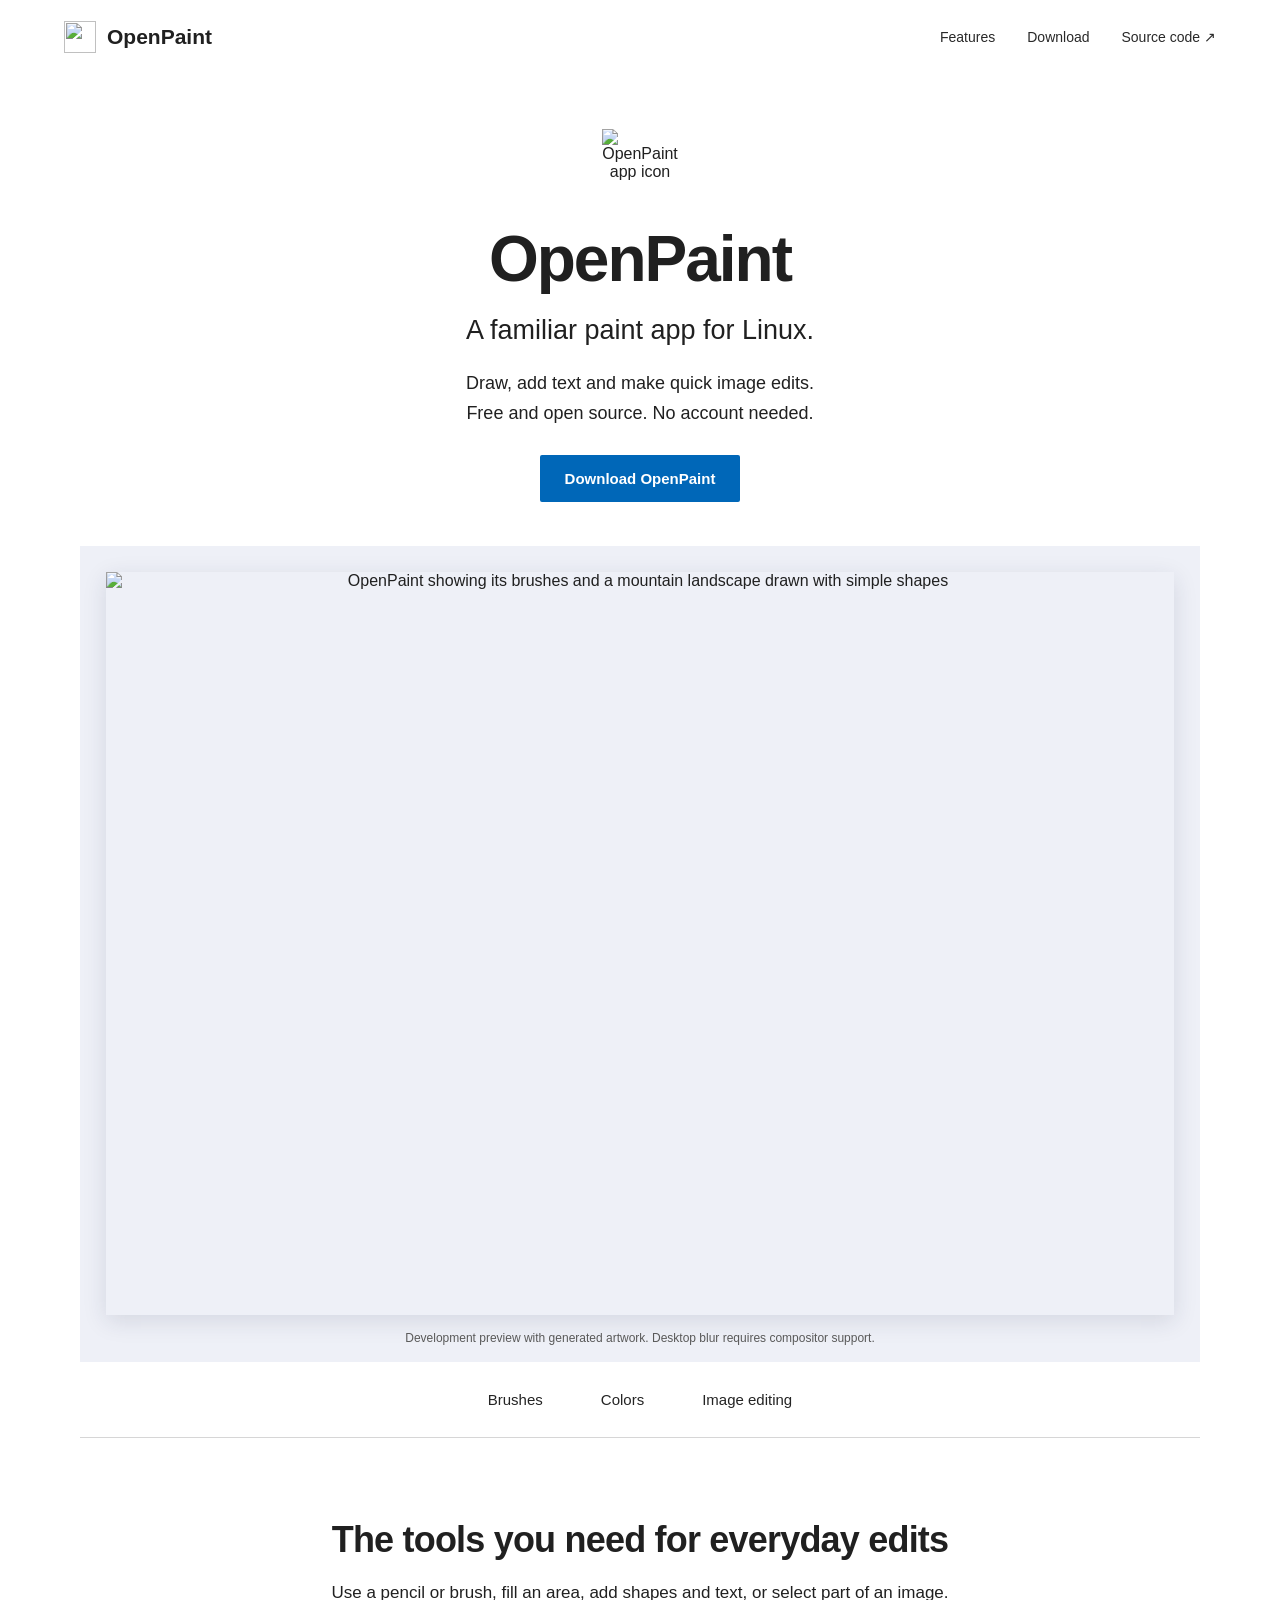
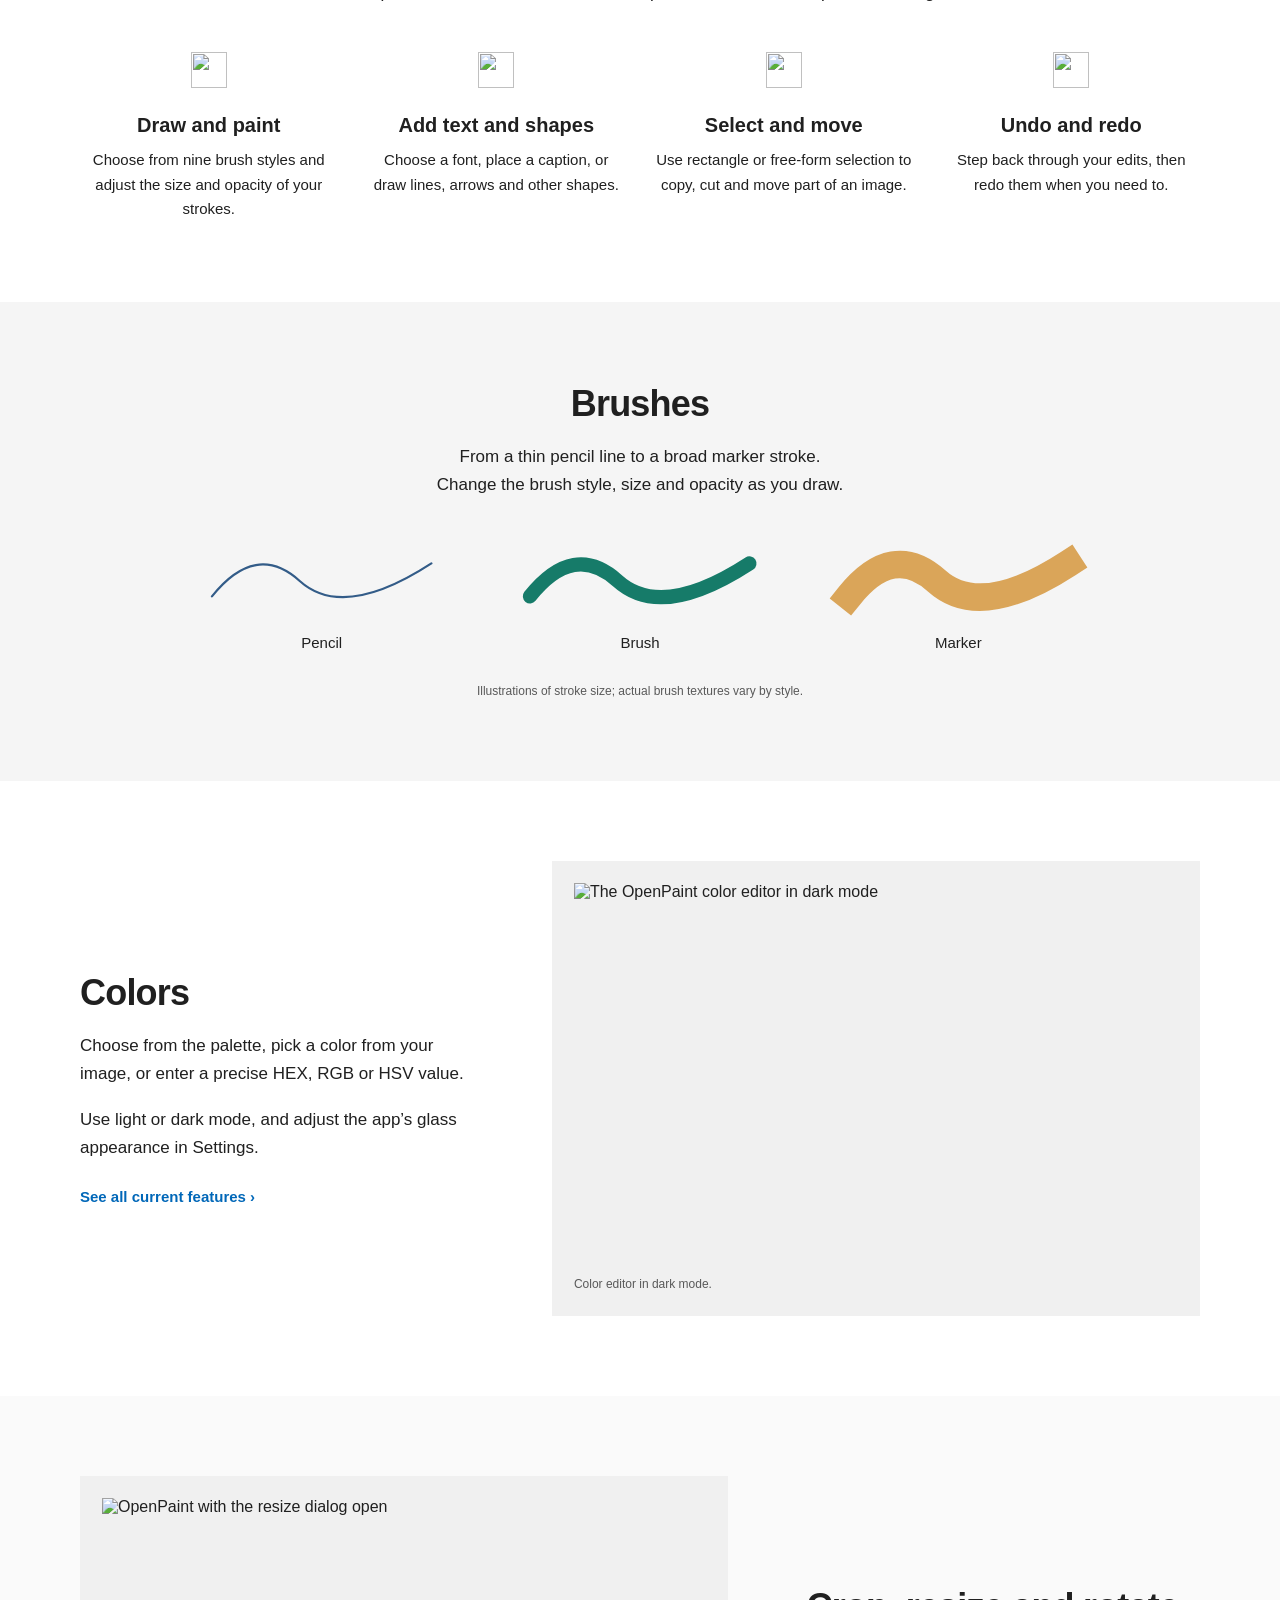
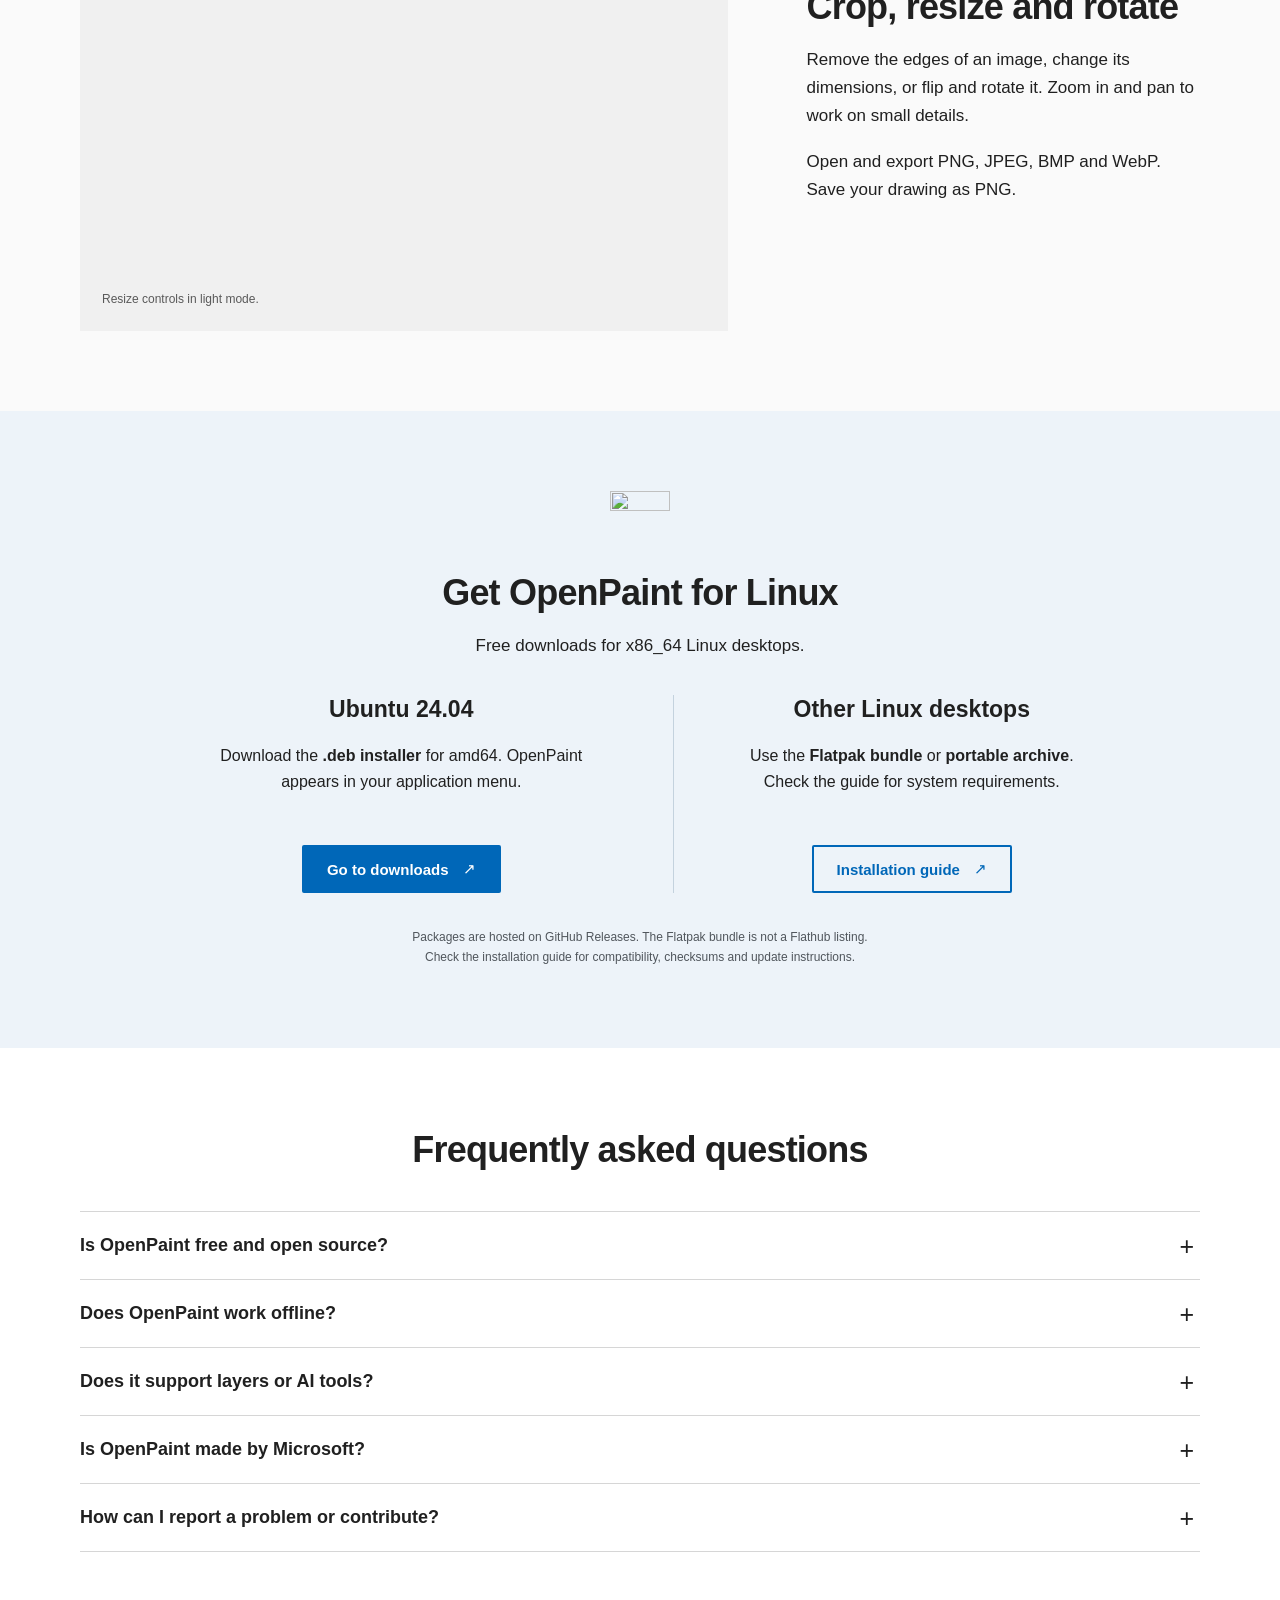
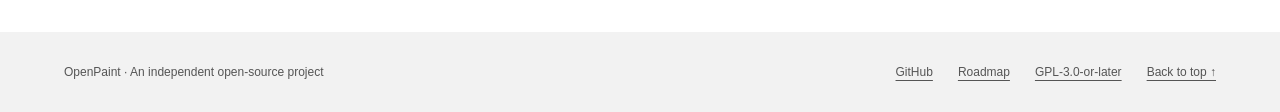
==== website/index.html @ 8e008cbd "Add plain OpenPaint product page and GitHub Pages publishing" ====
<!doctype html>
<!-- SPDX-License-Identifier: GPL-3.0-or-later -->
<html lang="en">
<head>
  <meta charset="utf-8">
  <meta name="viewport" content="width=device-width, initial-scale=1">
  <meta name="description" content="OpenPaint is a free, open-source paint app for Linux. Draw, add text, crop and resize images. Editing works offline, with no account or telemetry.">
  <meta name="theme-color" content="#ffffff">
  <title>OpenPaint — Paint for Linux</title>
  <link rel="icon" href="assets/app.svg" type="image/svg+xml">
  <link rel="stylesheet" href="style.css">
</head>
<body>
<a class="skip" href="#main">Skip to content</a>
<header class="header">
  <a class="brand" href="#main"><img src="assets/app.svg" alt="" width="32" height="32">OpenPaint</a>
  <nav aria-label="Main navigation">
    <a href="#tools">Features</a>
    <a href="#download">Download</a>
    <a href="https://github.com/AfshinKI/openpaint">Source code <span aria-hidden="true">↗</span></a>
  </nav>
</header>
<main id="main">
  <section class="hero" aria-labelledby="title">
    <img class="app-icon" src="assets/app.svg" alt="OpenPaint app icon" width="76" height="76">
    <h1 id="title">OpenPaint</h1>
    <p class="lead">A familiar paint app for Linux.</p>
    <p class="description">Draw, add text and make quick image edits.<br>Free and open source. No account needed.</p>
    <a class="button" href="#download">Download OpenPaint</a>
    <figure class="hero-shot">
      <img src="assets/openpaint-frost-light.png" alt="OpenPaint showing its brushes and a mountain landscape drawn with simple shapes" width="1449" height="1008" fetchpriority="high">
      <figcaption>Development preview with generated artwork. Desktop blur requires compositor support.</figcaption>
    </figure>
  </section>
  <nav class="section-nav" aria-label="Feature sections">
    <a href="#brushes">Brushes</a><a href="#colors">Colors</a><a href="#editing">Image editing</a>
  </nav>
  <section class="tools section" id="tools" aria-labelledby="tools-title">
    <h2 id="tools-title">The tools you need for everyday edits</h2>
    <p class="section-intro">Use a pencil or brush, fill an area, add shapes and text, or select part of an image.</p>
    <div class="tool-grid">
      <article><img src="assets/brush.svg" alt="" width="36" height="36"><h3>Draw and paint</h3><p>Choose from nine brush styles and adjust the size and opacity of your strokes.</p></article>
      <article><img src="assets/text.svg" alt="" width="36" height="36"><h3>Add text and shapes</h3><p>Choose a font, place a caption, or draw lines, arrows and other shapes.</p></article>
      <article><img src="assets/selection.svg" alt="" width="36" height="36"><h3>Select and move</h3><p>Use rectangle or free-form selection to copy, cut and move part of an image.</p></article>
      <article><img src="assets/undo.svg" alt="" width="36" height="36"><h3>Undo and redo</h3><p>Step back through your edits, then redo them when you need to.</p></article>
    </div>
  </section>
  <section class="brushes section" id="brushes" aria-labelledby="brush-title">
    <div class="section-heading"><h2 id="brush-title">Brushes</h2><p>From a thin pencil line to a broad marker stroke.<br>Change the brush style, size and opacity as you draw.</p></div>
    <div class="brush-display" aria-label="Illustrative brush stroke samples">
      <div><svg viewBox="0 0 240 100" aria-hidden="true"><path d="M20 65 Q60 15 100 51 T220 35" fill="none" stroke="#335c88" stroke-width="2" stroke-linecap="round"/></svg><span>Pencil</span></div>
      <div><svg viewBox="0 0 240 100" aria-hidden="true"><path d="M20 65 Q60 15 100 51 T220 35" fill="none" stroke="#167b69" stroke-width="13" stroke-linecap="round"/></svg><span>Brush</span></div>
      <div><svg viewBox="0 0 240 100" aria-hidden="true"><path d="M20 65 Q60 15 100 51 T220 35" fill="none" stroke="#d49232" stroke-width="25" stroke-linecap="square" opacity=".8"/></svg><span>Marker</span></div>
    </div>
    <p class="caption">Illustrations of stroke size; actual brush textures vary by style.</p>
  </section>
  <section class="feature-row section" id="colors" aria-labelledby="color-title">
    <div class="feature-copy"><h2 id="color-title">Colors</h2><p>Choose from the palette, pick a color from your image, or enter a precise HEX, RGB or HSV value.</p><p>Use light or dark mode, and adjust the app’s glass appearance in Settings.</p><a href="https://github.com/AfshinKI/openpaint/blob/main/docs/FEATURES.md">See all current features <span aria-hidden="true">›</span></a></div>
    <figure><img src="assets/color-editor-dark-1024.png" alt="The OpenPaint color editor in dark mode" width="1024" height="640" loading="lazy"><figcaption>Color editor in dark mode.</figcaption></figure>
  </section>
  <section class="feature-row reverse section" id="editing" aria-labelledby="edit-title">
    <div class="feature-copy"><h2 id="edit-title">Crop, resize and rotate</h2><p>Remove the edges of an image, change its dimensions, or flip and rotate it. Zoom in and pan to work on small details.</p><p>Open and export PNG, JPEG, BMP and WebP. Save your drawing as PNG.</p></div>
    <figure><img src="assets/resize-light-1024.png" alt="OpenPaint with the resize dialog open" width="1024" height="640" loading="lazy"><figcaption>Resize controls in light mode.</figcaption></figure>
  </section>
  <section class="download section" id="download" aria-labelledby="download-title">
    <img src="assets/app.svg" alt="" width="60" height="60">
    <h2 id="download-title">Get OpenPaint for Linux</h2>
    <p>Free downloads for x86_64 Linux desktops.</p>
    <div class="download-options">
      <article><h3>Ubuntu 24.04</h3><p>Download the <strong>.deb installer</strong> for amd64. OpenPaint appears in your application menu.</p><a class="button" href="https://github.com/AfshinKI/openpaint/releases/latest">Go to downloads <span aria-hidden="true">↗</span></a></article>
      <article><h3>Other Linux desktops</h3><p>Use the <strong>Flatpak bundle</strong> or <strong>portable archive</strong>. Check the guide for system requirements.</p><a class="button outline" href="https://github.com/AfshinKI/openpaint/blob/main/docs/INSTALL.md">Installation guide <span aria-hidden="true">↗</span></a></article>
    </div>
    <p class="download-note">Packages are hosted on GitHub Releases. The Flatpak bundle is not a Flathub listing.<br>Check the installation guide for compatibility, checksums and update instructions.</p>
  </section>
  <section class="faq section" aria-labelledby="faq-title">
    <h2 id="faq-title">Frequently asked questions</h2>
    <details><summary>Is OpenPaint free and open source?</summary><p>Yes. OpenPaint is licensed under GPL-3.0-or-later. The <a href="https://github.com/AfshinKI/openpaint">source code</a> is on GitHub.</p></details>
    <details><summary>Does OpenPaint work offline?</summary><p>Editing works offline, with no account or telemetry. Downloads, initial package setup and optional release checks need an internet connection.</p></details>
    <details><summary>Does it support layers or AI tools?</summary><p>Not yet. OpenPaint is a single-layer editor. Layers, editable project files, crash recovery and AI tools are planned. Automatic update installation is also not included.</p></details>
    <details><summary>Is OpenPaint made by Microsoft?</summary><p>No. OpenPaint is an independent project for Linux. It is not affiliated with Microsoft.</p></details>
    <details><summary>How can I report a problem or contribute?</summary><p><a href="https://github.com/AfshinKI/openpaint/issues">Open an issue on GitHub</a> and include your Linux distribution, desktop environment and steps to reproduce the problem. For code contributions, see the <a href="https://github.com/AfshinKI/openpaint/blob/main/CONTRIBUTING.md">contribution guide</a>.</p></details>
  </section>
</main>
<footer><span>OpenPaint · An independent open-source project</span><div><a href="https://github.com/AfshinKI/openpaint">GitHub</a><a href="https://github.com/AfshinKI/openpaint/blob/main/docs/ROADMAP.md">Roadmap</a><a href="LICENSE">GPL-3.0-or-later</a><a href="#main">Back to top ↑</a></div></footer>
</body>
</html>
---- website/style.css ----
/* SPDX-License-Identifier: GPL-3.0-or-later */
:root{font-family:Arial,Helvetica,sans-serif;color:#202020;background:white;font-synthesis:none;--blue:#0067b8;--border:#d6d6d6}
*{box-sizing:border-box}body{margin:0}html{scroll-behavior:smooth;scroll-padding-top:30px}a{color:var(--blue);text-underline-offset:4px}a:hover{text-decoration:underline}a:focus-visible,summary:focus-visible{outline:2px solid #171717;outline-offset:5px}img{max-width:100%;height:auto}p{font-size:17px;line-height:1.65;margin:18px 0}.header{height:74px;max-width:1370px;margin:auto;padding:0 5%;display:flex;align-items:center;justify-content:space-between}.brand{display:flex;align-items:center;gap:11px;color:#202020;font-weight:600;font-size:21px;text-decoration:none}.brand img{width:32px;height:32px}.header nav{display:flex;gap:32px;font-size:14px}.header nav a{color:#292929;text-decoration:none}.header nav a:hover{text-decoration:underline}.hero{text-align:center;padding:55px 5% 0}.app-icon{display:block;margin:auto}h1{font-size:64px;letter-spacing:-2px;font-weight:600;line-height:1.12;margin:19px 0 12px}.lead{font-size:27px;margin:0}.description{margin:17px auto 26px;max-width:620px;font-size:18px}.button{display:inline-flex;align-items:center;justify-content:center;gap:14px;padding:13px 23px;background:var(--blue);color:white;text-decoration:none;font-weight:600;font-size:15px;border:2px solid var(--blue);border-radius:2px;min-height:46px}.button:hover{background:#005a9e;border-color:#005a9e;text-decoration:underline}.hero-shot{max-width:1120px;margin:44px auto 0;padding:26px 26px 0;background:#eef0f7}.hero-shot img{display:block;width:100%;box-shadow:0 6px 22px #20284620}.hero-shot figcaption{padding-bottom:14px}figcaption,.caption{font-size:12px;line-height:1.6;color:#595959;margin:14px 0 0}.section-nav{display:flex;justify-content:center;gap:58px;padding:29px 20px;border-bottom:1px solid var(--border);margin:0 auto;max-width:1120px;font-size:15px}.section-nav a{color:#242424;text-decoration:none}.section-nav a:hover{text-decoration:underline}.section{padding:80px max(5%,calc((100vw - 1120px)/2))}h2{font-size:36px;line-height:1.2;letter-spacing:-.8px;font-weight:600;margin:0 0 18px}h3{font-size:20px;line-height:1.3;font-weight:600;margin:20px 0 10px}.tools{text-align:center}.section-intro{max-width:730px;margin:0 auto 45px}.tool-grid{display:grid;grid-template-columns:repeat(4,1fr);gap:30px}.tool-grid article p{font-size:15px;line-height:1.65;margin:0}.tool-grid img{height:36px;width:36px}.brushes{background:#f5f5f5;text-align:center}.section-heading p{margin:0}.brush-display{display:grid;grid-template-columns:repeat(3,1fr);gap:55px;max-width:900px;margin:25px auto 0}.brush-display svg{display:block;width:100%;height:auto}.brush-display span{font-size:15px}.brushes .caption{margin-top:30px}.feature-row{display:grid;grid-template-columns:0.85fr 1.4fr;gap:7%;align-items:center}.feature-copy p{font-size:17px}.feature-copy>a{display:inline-block;margin-top:8px;font-weight:600;font-size:15px;text-decoration:none}.feature-row figure{margin:0;background:#f0f0f0;padding:22px}.feature-row figure img{display:block;width:100%;height:auto}.feature-row.reverse{grid-template-columns:1.4fr .85fr;background:#fafafa}.reverse .feature-copy{grid-column:2;grid-row:1}.reverse figure{grid-column:1;grid-row:1}.download{text-align:center;background:#edf3f9}.download>img{margin-bottom:20px}.download-options{display:grid;grid-template-columns:1fr 1fr;gap:65px;max-width:890px;margin:35px auto 0}.download-options article+article{border-left:1px solid #c4d2de;padding-left:65px}.download-options h3{margin:0 0 14px;font-size:23px}.download-options p{font-size:16px;min-height:80px;margin-bottom:22px}.outline{color:var(--blue);background:transparent}.outline:hover{background:#dcebf6;color:#005a9e}.download-note{font-size:12px;margin:35px auto 0;color:#50565c}.faq h2{text-align:center;margin-bottom:40px}.faq details{border-top:1px solid var(--border);padding:23px 0}.faq details:last-child{border-bottom:1px solid var(--border)}summary{position:relative;list-style:none;font-size:18px;font-weight:600;cursor:pointer;padding-right:35px}summary::-webkit-details-marker{display:none}summary:after{content:'+';position:absolute;right:6px;top:-3px;font-size:25px;font-weight:400}details[open] summary:after{content:'−'}.faq details p{max-width:900px;font-size:16px;margin-bottom:0}footer{background:#f2f2f2;padding:30px 5%;display:flex;justify-content:space-between;gap:25px;font-size:12px;line-height:1.7;color:#555}footer div{display:flex;gap:25px;flex-wrap:wrap}footer a{color:#555}.skip{position:absolute;top:-100px;left:20px;background:white;padding:15px;z-index:10}.skip:focus{top:10px}
@media(max-width:800px){.header{padding:0 22px}.header nav{gap:20px}.hero{padding:38px 22px 0}h1{font-size:50px}.hero-shot{padding:14px 14px 0}.section{padding:55px 24px}h2{font-size:29px}.tool-grid{grid-template-columns:1fr 1fr;gap:35px 25px}.feature-row,.feature-row.reverse{grid-template-columns:1fr;gap:25px}.reverse .feature-copy,.reverse figure{grid-column:auto;grid-row:auto}.feature-row figure{padding:14px}.download-options{gap:28px}.download-options article+article{padding-left:28px}.download-options p{min-height:106px}footer{flex-direction:column;gap:14px}}
@media(max-width:480px){.header{height:auto;min-height:72px;padding:16px 20px;gap:15px;flex-wrap:wrap}.header nav{gap:20px;font-size:13px}.brand{font-size:19px}.hero{padding-top:35px}.lead{font-size:22px}.description{font-size:16px}.app-icon{width:64px;height:64px}h1{font-size:46px}.hero-shot{margin-top:35px;padding:8px 8px 0}.hero-shot figcaption{font-size:10px}.section-nav{gap:30px;font-size:13px;padding:23px 12px}.tool-grid{gap:35px 20px}.tool-grid h3{font-size:18px}.tool-grid article p{font-size:14px}.brush-display{gap:12px}.brush-display span{font-size:13px}.download-options{grid-template-columns:1fr;gap:30px}.download-options article+article{border-left:0;border-top:1px solid #c4d2de;padding:30px 0 0}.download-options p{min-height:0}summary{font-size:16px}.faq h2{text-align:left}}
@media(prefers-reduced-motion:reduce){html{scroll-behavior:auto}}
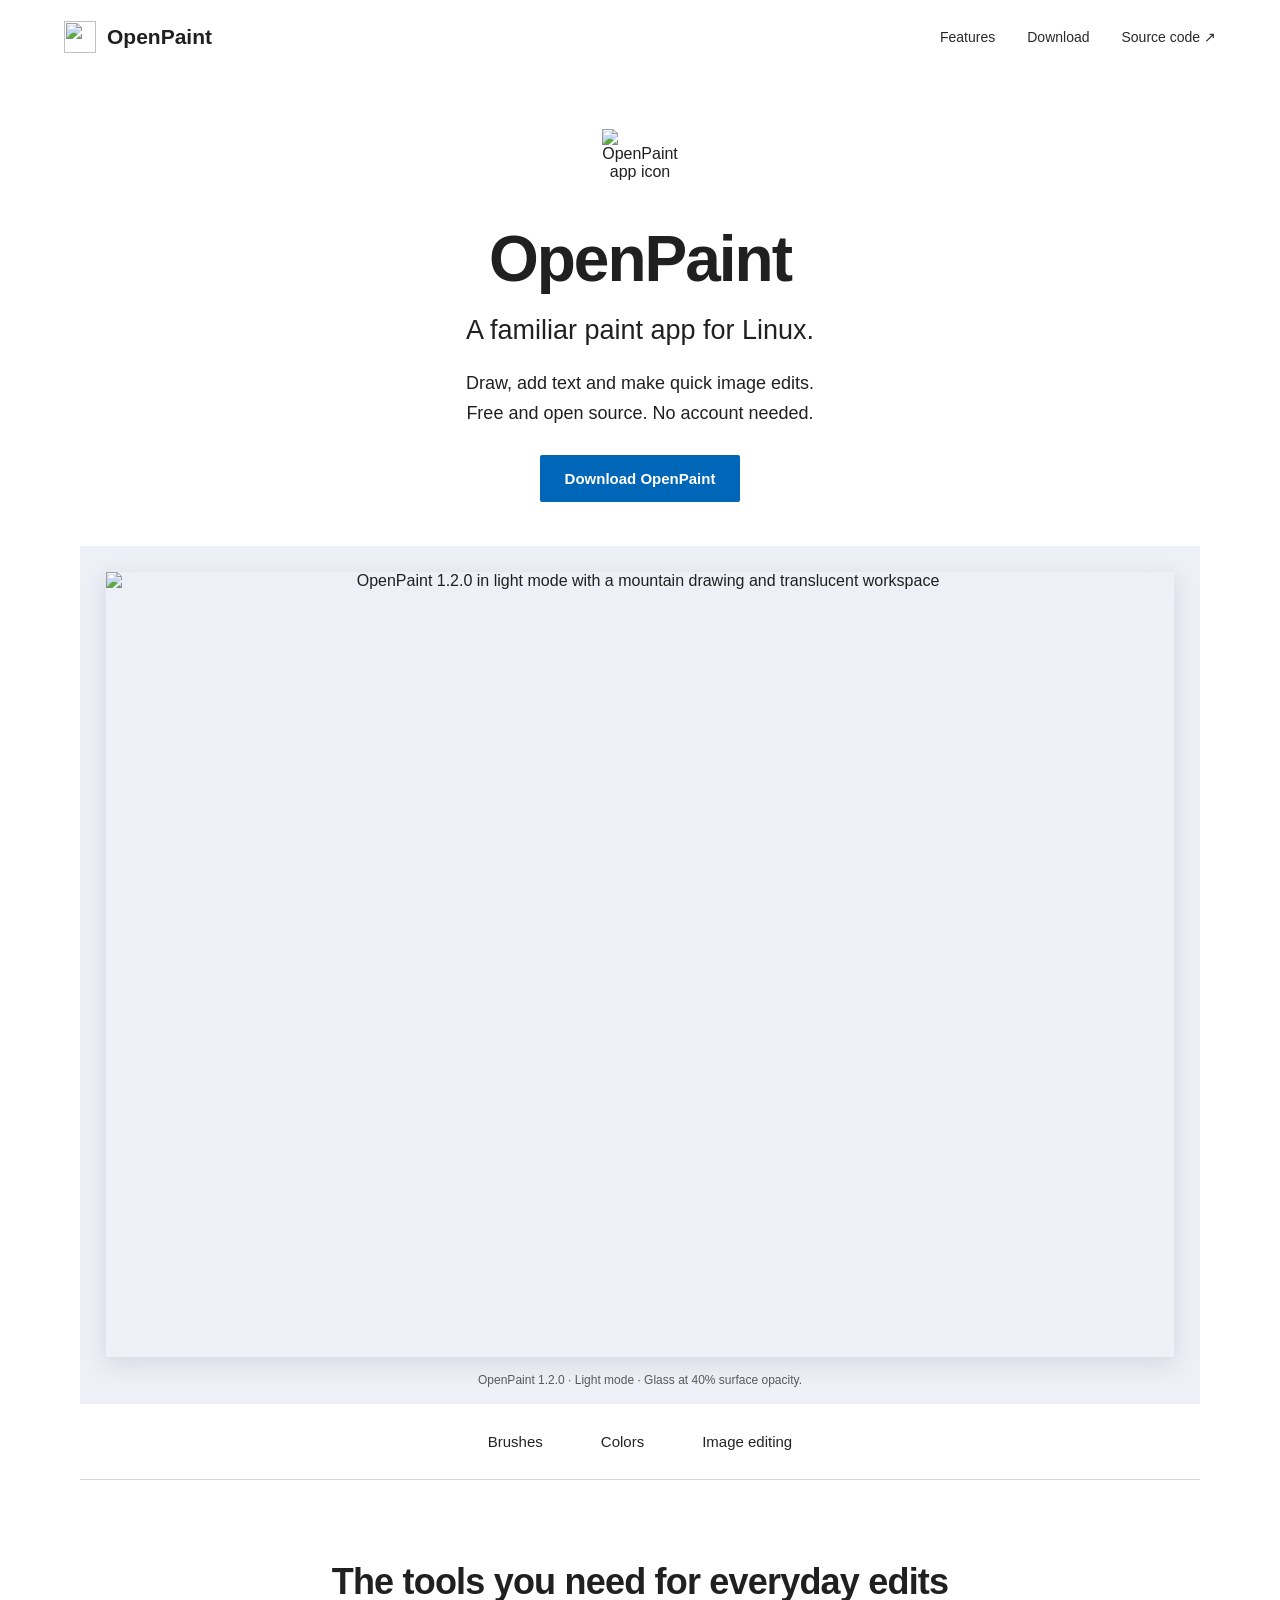
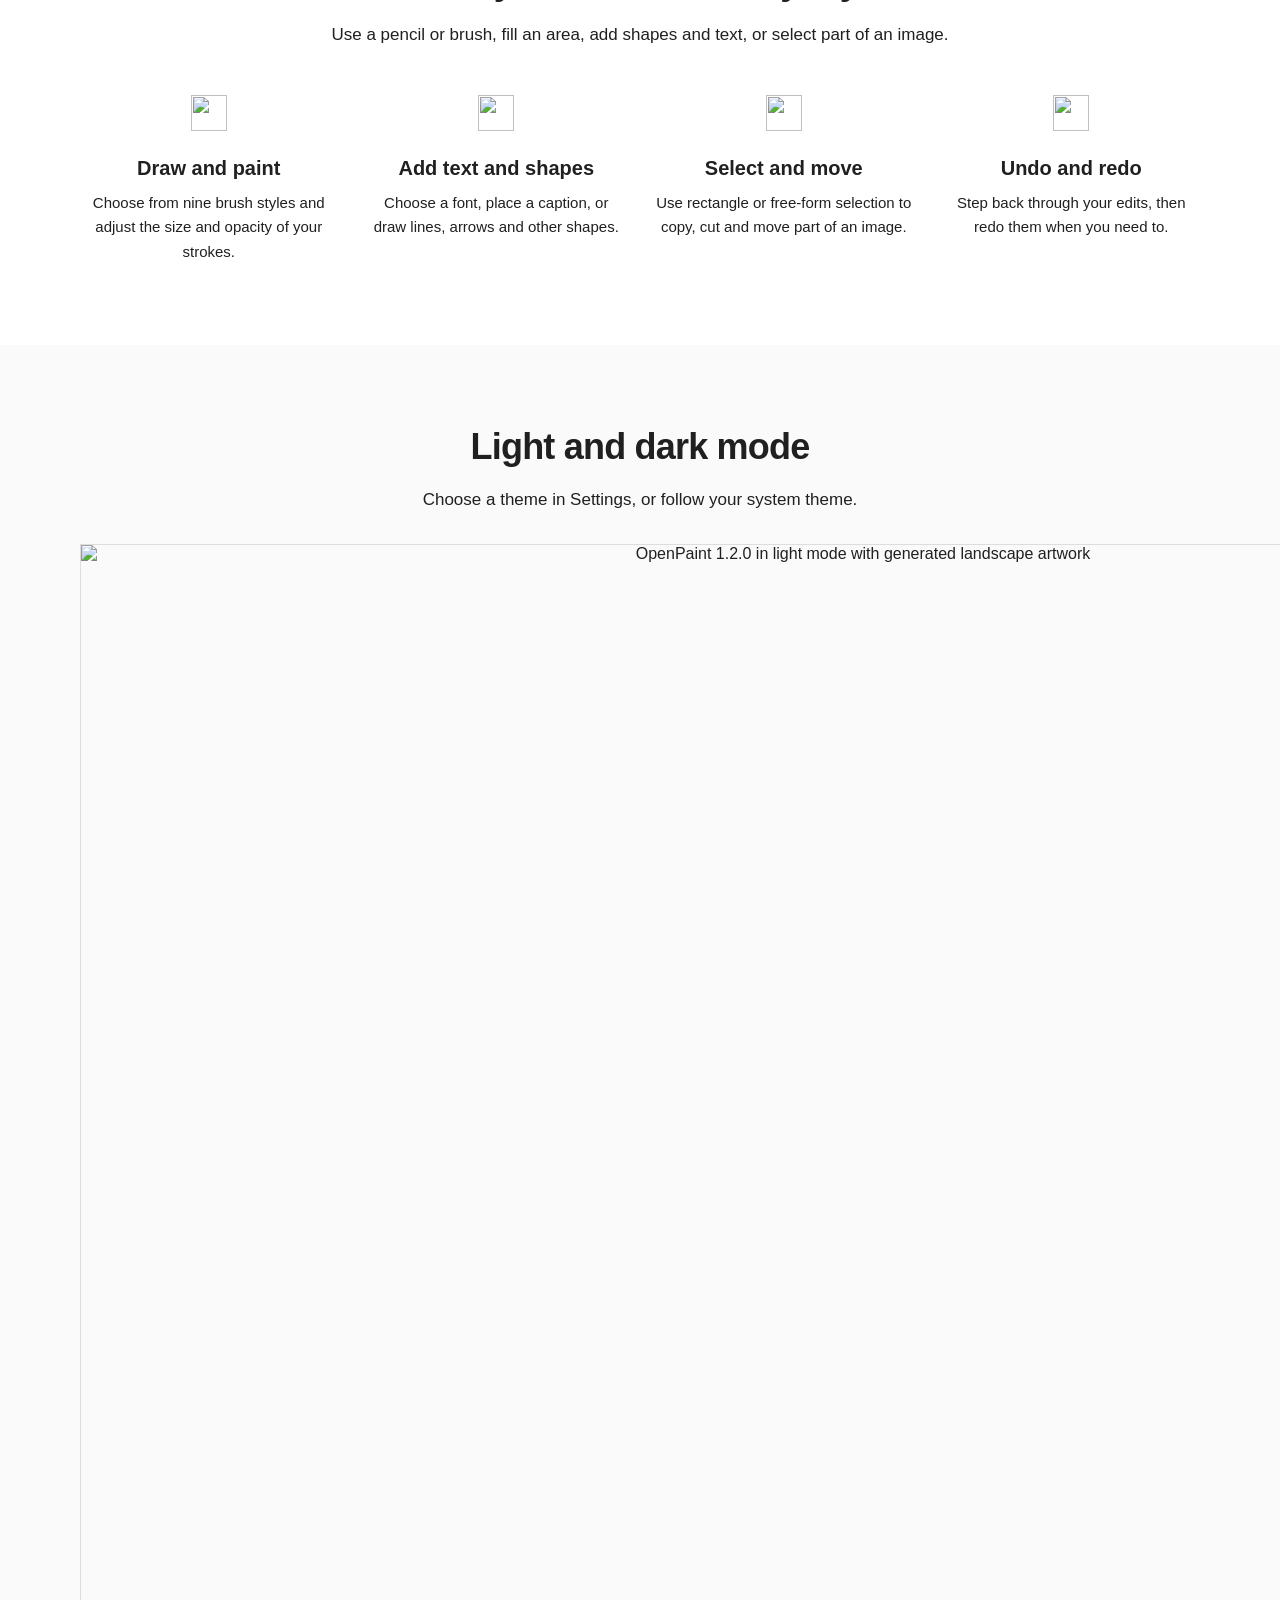
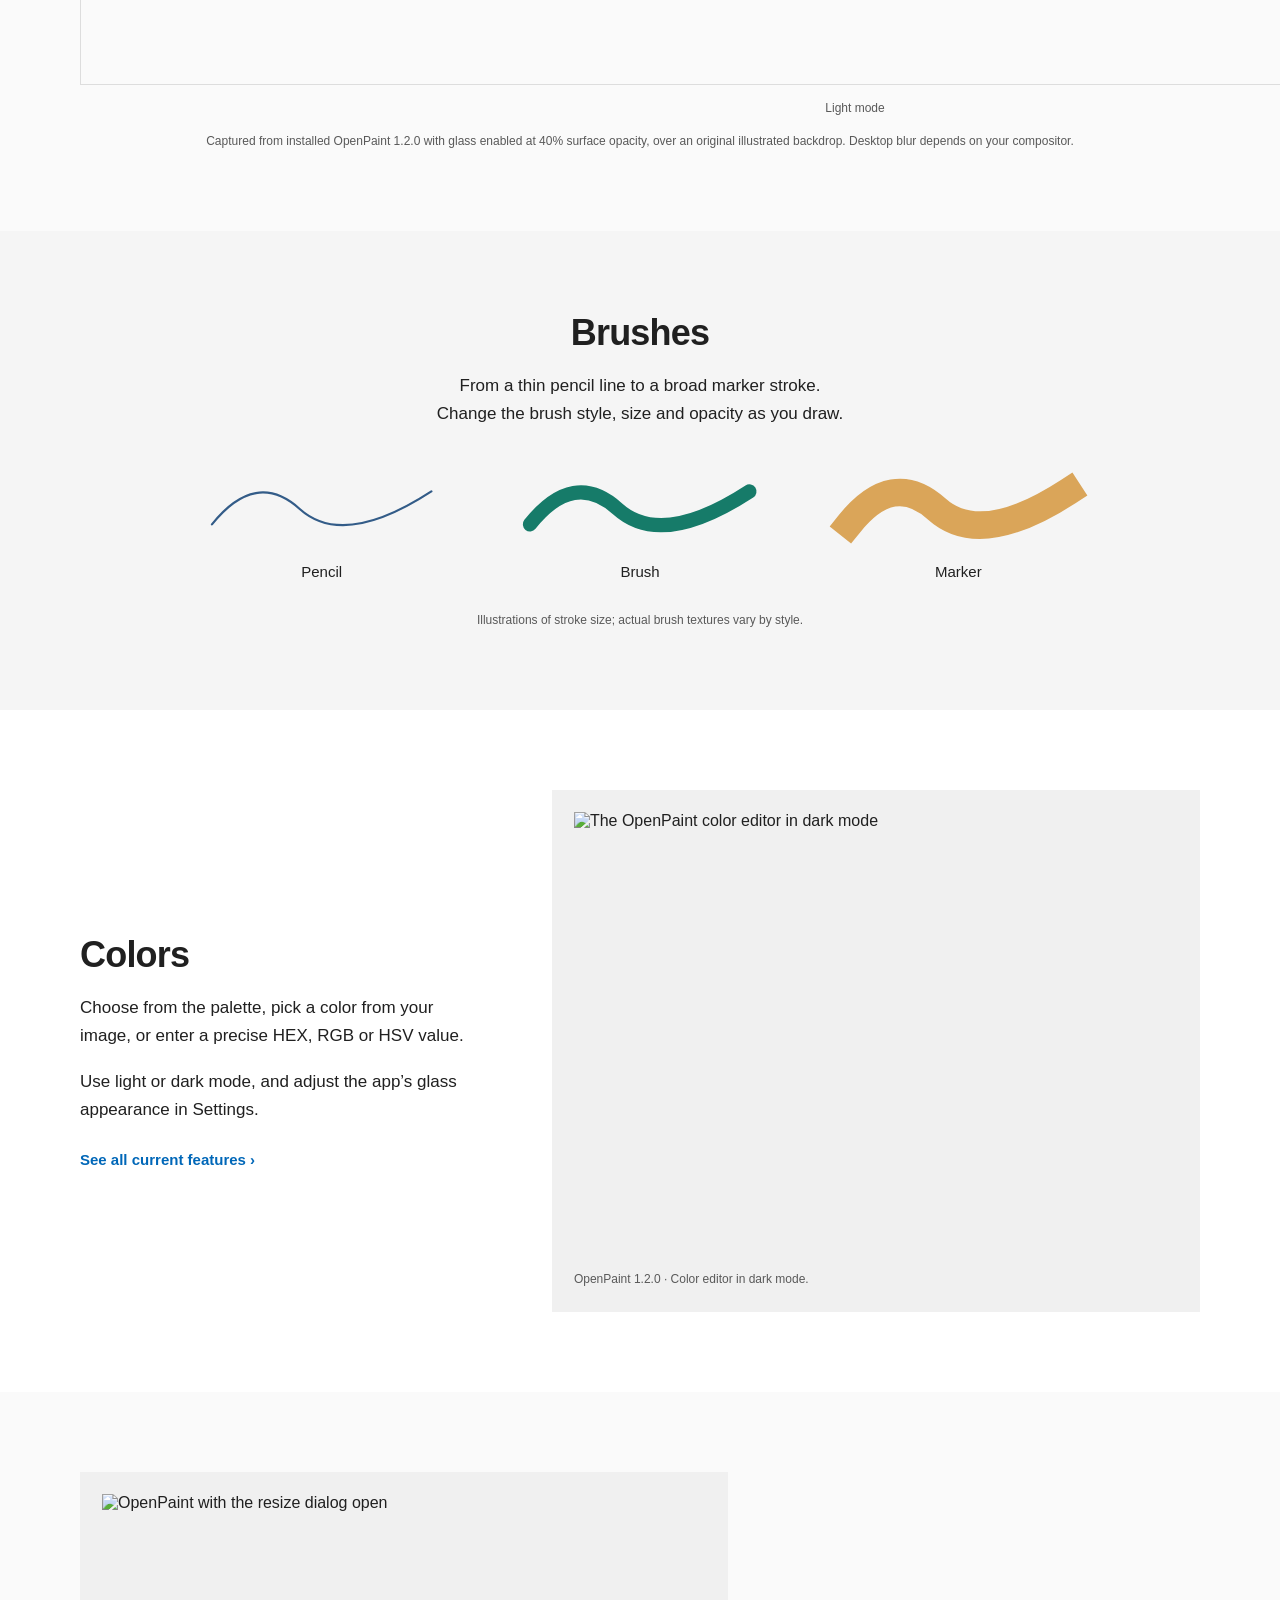
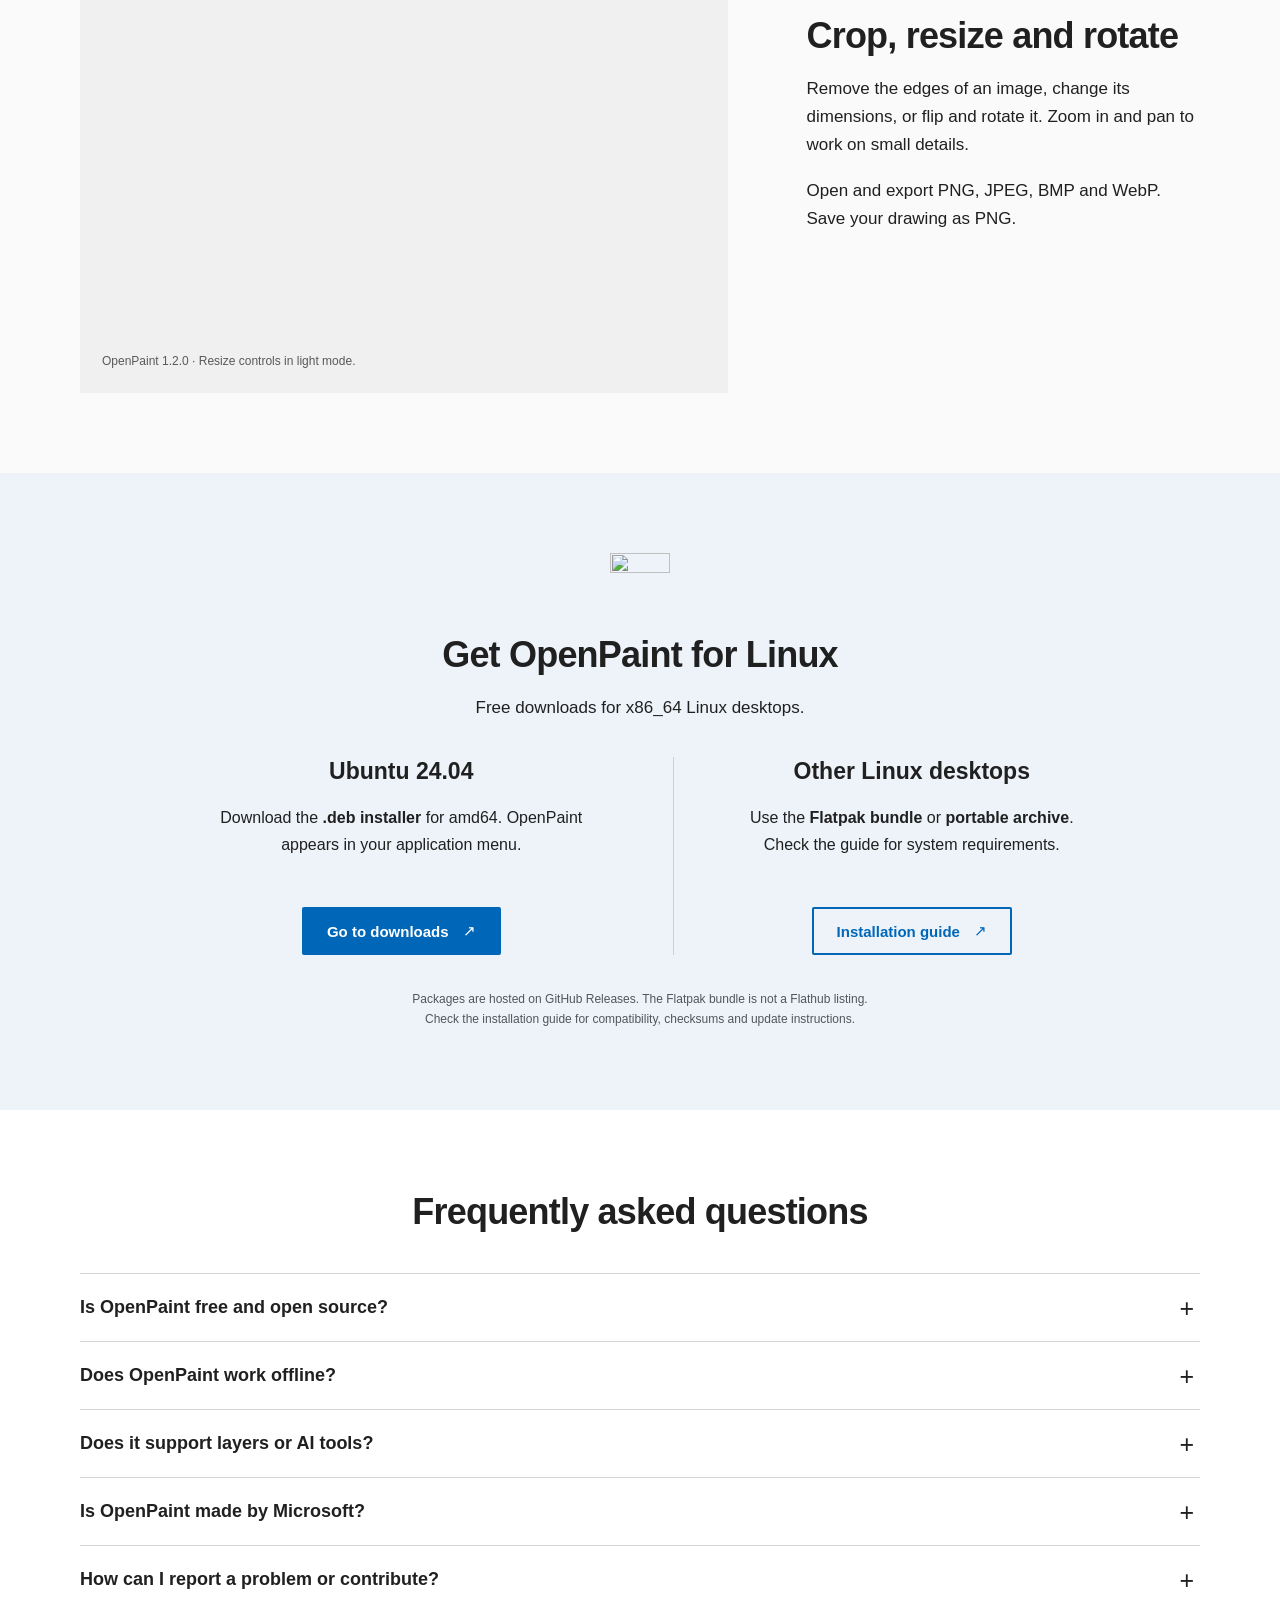
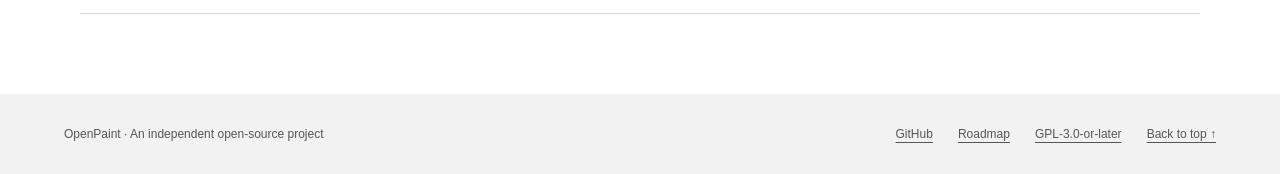
==== commit df3c1fb6: "Show installed v1.2.0 glass captures and require release website reviews" ====
--- a/website/index.html
+++ b/website/index.html
@@ -28,8 +28,8 @@
     <p class="description">Draw, add text and make quick image edits.<br>Free and open source. No account needed.</p>
     <a class="button" href="#download">Download OpenPaint</a>
     <figure class="hero-shot">
-      <img src="assets/openpaint-frost-light.png" alt="OpenPaint showing its brushes and a mountain landscape drawn with simple shapes" width="1449" height="1008" fetchpriority="high">
-      <figcaption>Development preview with generated artwork. Desktop blur requires compositor support.</figcaption>
+      <img src="assets/openpaint-1.2.0-light.png" alt="OpenPaint 1.2.0 in light mode with a mountain drawing and translucent workspace" width="1550" height="1140" fetchpriority="high">
+      <figcaption>OpenPaint 1.2.0 · Light mode · Glass at 40% surface opacity.</figcaption>
     </figure>
   </section>
   <nav class="section-nav" aria-label="Feature sections">
@@ -45,6 +45,15 @@
       <article><img src="assets/undo.svg" alt="" width="36" height="36"><h3>Undo and redo</h3><p>Step back through your edits, then redo them when you need to.</p></article>
     </div>
   </section>
+  <section class="theme-preview section" aria-labelledby="theme-title">
+    <h2 id="theme-title">Light and dark mode</h2>
+    <p>Choose a theme in Settings, or follow your system theme.</p>
+    <div class="theme-pair">
+      <figure><img src="assets/openpaint-1.2.0-light.png" alt="OpenPaint 1.2.0 in light mode with generated landscape artwork" width="1550" height="1140" loading="lazy"><figcaption>Light mode</figcaption></figure>
+      <figure><img src="assets/openpaint-1.2.0-dark.png" alt="OpenPaint 1.2.0 in dark mode with the same landscape artwork" width="1550" height="1140" loading="lazy"><figcaption>Dark mode</figcaption></figure>
+    </div>
+    <p class="caption">Captured from installed OpenPaint 1.2.0 with glass enabled at 40% surface opacity, over an original illustrated backdrop. Desktop blur depends on your compositor.</p>
+  </section>
   <section class="brushes section" id="brushes" aria-labelledby="brush-title">
     <div class="section-heading"><h2 id="brush-title">Brushes</h2><p>From a thin pencil line to a broad marker stroke.<br>Change the brush style, size and opacity as you draw.</p></div>
     <div class="brush-display" aria-label="Illustrative brush stroke samples">
@@ -56,11 +65,11 @@
   </section>
   <section class="feature-row section" id="colors" aria-labelledby="color-title">
     <div class="feature-copy"><h2 id="color-title">Colors</h2><p>Choose from the palette, pick a color from your image, or enter a precise HEX, RGB or HSV value.</p><p>Use light or dark mode, and adjust the app’s glass appearance in Settings.</p><a href="https://github.com/AfshinKI/openpaint/blob/main/docs/FEATURES.md">See all current features <span aria-hidden="true">›</span></a></div>
-    <figure><img src="assets/color-editor-dark-1024.png" alt="The OpenPaint color editor in dark mode" width="1024" height="640" loading="lazy"><figcaption>Color editor in dark mode.</figcaption></figure>
+    <figure><img src="assets/openpaint-1.2.0-colors-dark.png" alt="The OpenPaint color editor in dark mode" width="1550" height="1140" loading="lazy"><figcaption>OpenPaint 1.2.0 · Color editor in dark mode.</figcaption></figure>
   </section>
   <section class="feature-row reverse section" id="editing" aria-labelledby="edit-title">
     <div class="feature-copy"><h2 id="edit-title">Crop, resize and rotate</h2><p>Remove the edges of an image, change its dimensions, or flip and rotate it. Zoom in and pan to work on small details.</p><p>Open and export PNG, JPEG, BMP and WebP. Save your drawing as PNG.</p></div>
-    <figure><img src="assets/resize-light-1024.png" alt="OpenPaint with the resize dialog open" width="1024" height="640" loading="lazy"><figcaption>Resize controls in light mode.</figcaption></figure>
+    <figure><img src="assets/openpaint-1.2.0-resize-light.png" alt="OpenPaint with the resize dialog open" width="1550" height="1140" loading="lazy"><figcaption>OpenPaint 1.2.0 · Resize controls in light mode.</figcaption></figure>
   </section>
   <section class="download section" id="download" aria-labelledby="download-title">
     <img src="assets/app.svg" alt="" width="60" height="60">
--- a/website/style.css
+++ b/website/style.css
@@ -4,3 +4,5 @@
 @media(max-width:800px){.header{padding:0 22px}.header nav{gap:20px}.hero{padding:38px 22px 0}h1{font-size:50px}.hero-shot{padding:14px 14px 0}.section{padding:55px 24px}h2{font-size:29px}.tool-grid{grid-template-columns:1fr 1fr;gap:35px 25px}.feature-row,.feature-row.reverse{grid-template-columns:1fr;gap:25px}.reverse .feature-copy,.reverse figure{grid-column:auto;grid-row:auto}.feature-row figure{padding:14px}.download-options{gap:28px}.download-options article+article{padding-left:28px}.download-options p{min-height:106px}footer{flex-direction:column;gap:14px}}
 @media(max-width:480px){.header{height:auto;min-height:72px;padding:16px 20px;gap:15px;flex-wrap:wrap}.header nav{gap:20px;font-size:13px}.brand{font-size:19px}.hero{padding-top:35px}.lead{font-size:22px}.description{font-size:16px}.app-icon{width:64px;height:64px}h1{font-size:46px}.hero-shot{margin-top:35px;padding:8px 8px 0}.hero-shot figcaption{font-size:10px}.section-nav{gap:30px;font-size:13px;padding:23px 12px}.tool-grid{gap:35px 20px}.tool-grid h3{font-size:18px}.tool-grid article p{font-size:14px}.brush-display{gap:12px}.brush-display span{font-size:13px}.download-options{grid-template-columns:1fr;gap:30px}.download-options article+article{border-left:0;border-top:1px solid #c4d2de;padding:30px 0 0}.download-options p{min-height:0}summary{font-size:16px}.faq h2{text-align:left}}
 @media(prefers-reduced-motion:reduce){html{scroll-behavior:auto}}
+
+.theme-preview{text-align:center;background:#fafafa}.theme-pair{display:grid;grid-template-columns:1fr 1fr;gap:28px;margin-top:30px}.theme-pair figure{margin:0}.theme-pair img{display:block;border:1px solid #ddd}@media(max-width:800px){.theme-pair{grid-template-columns:1fr}}
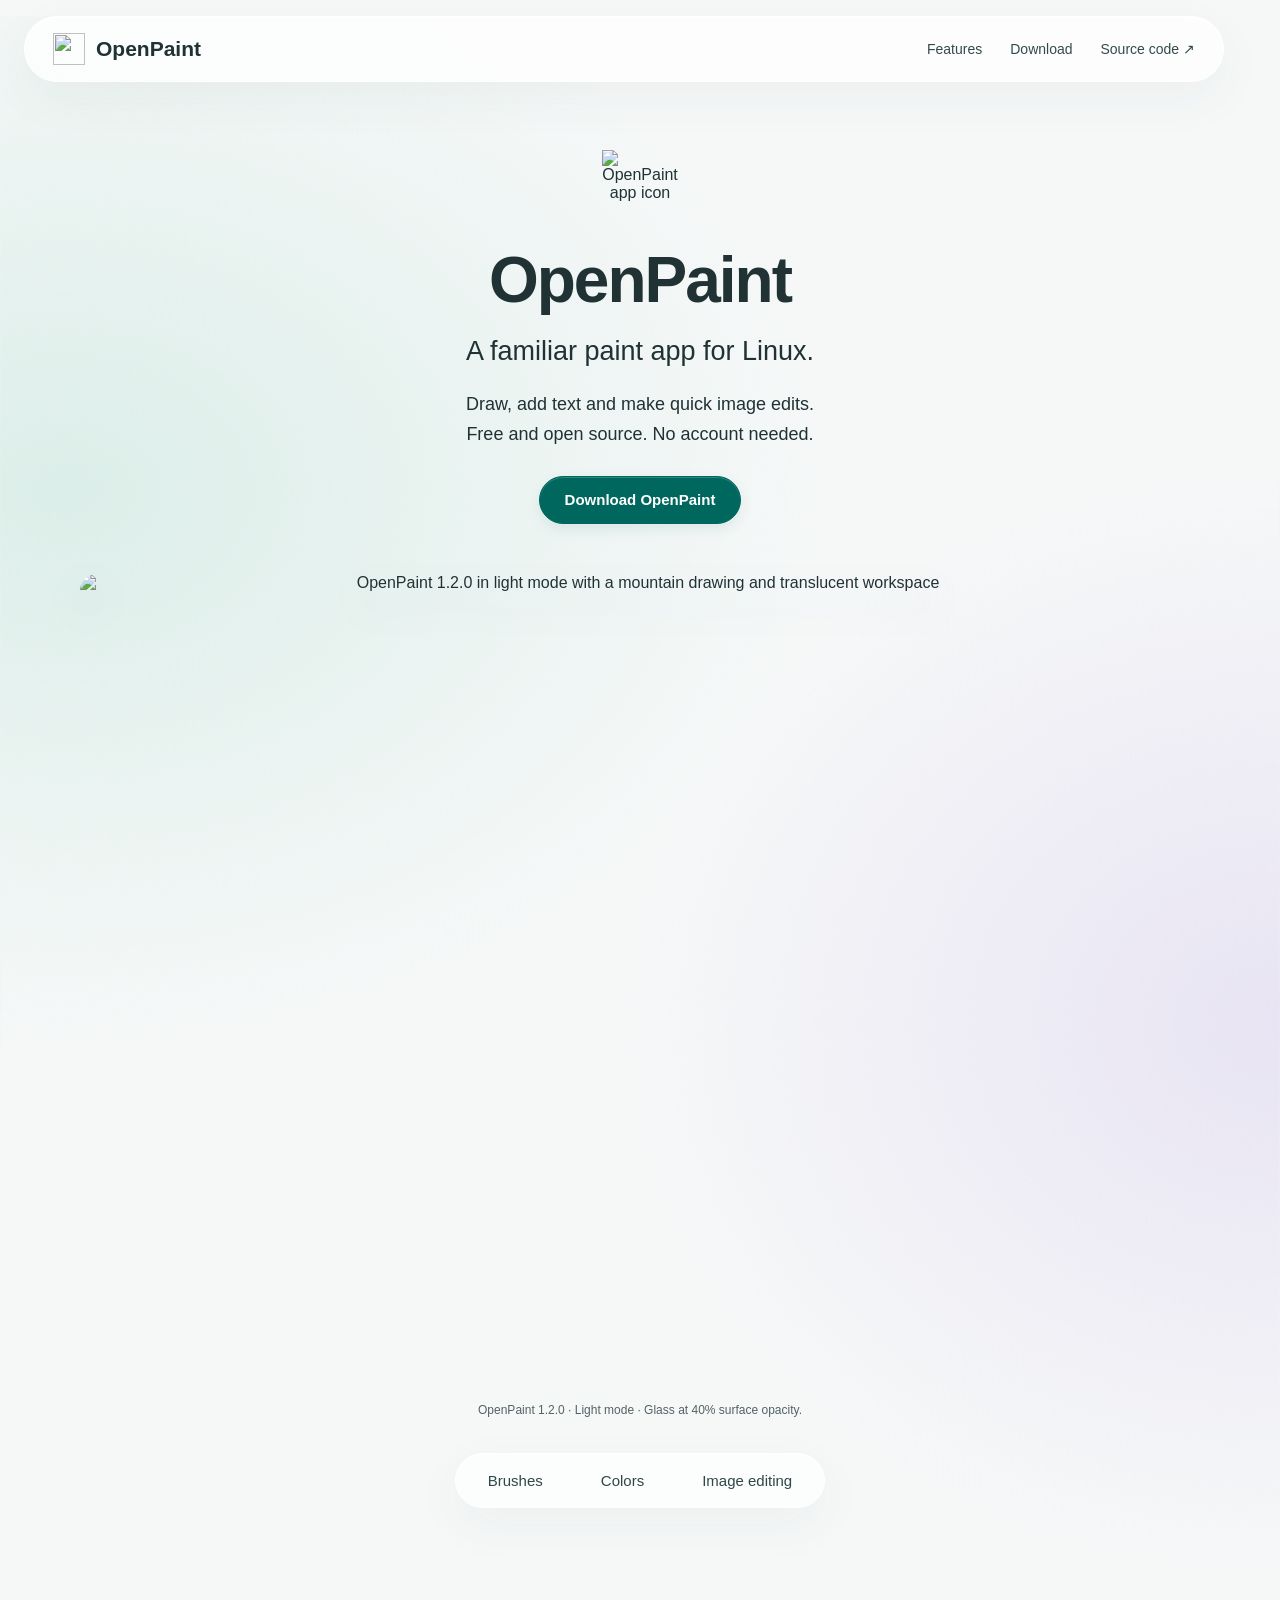
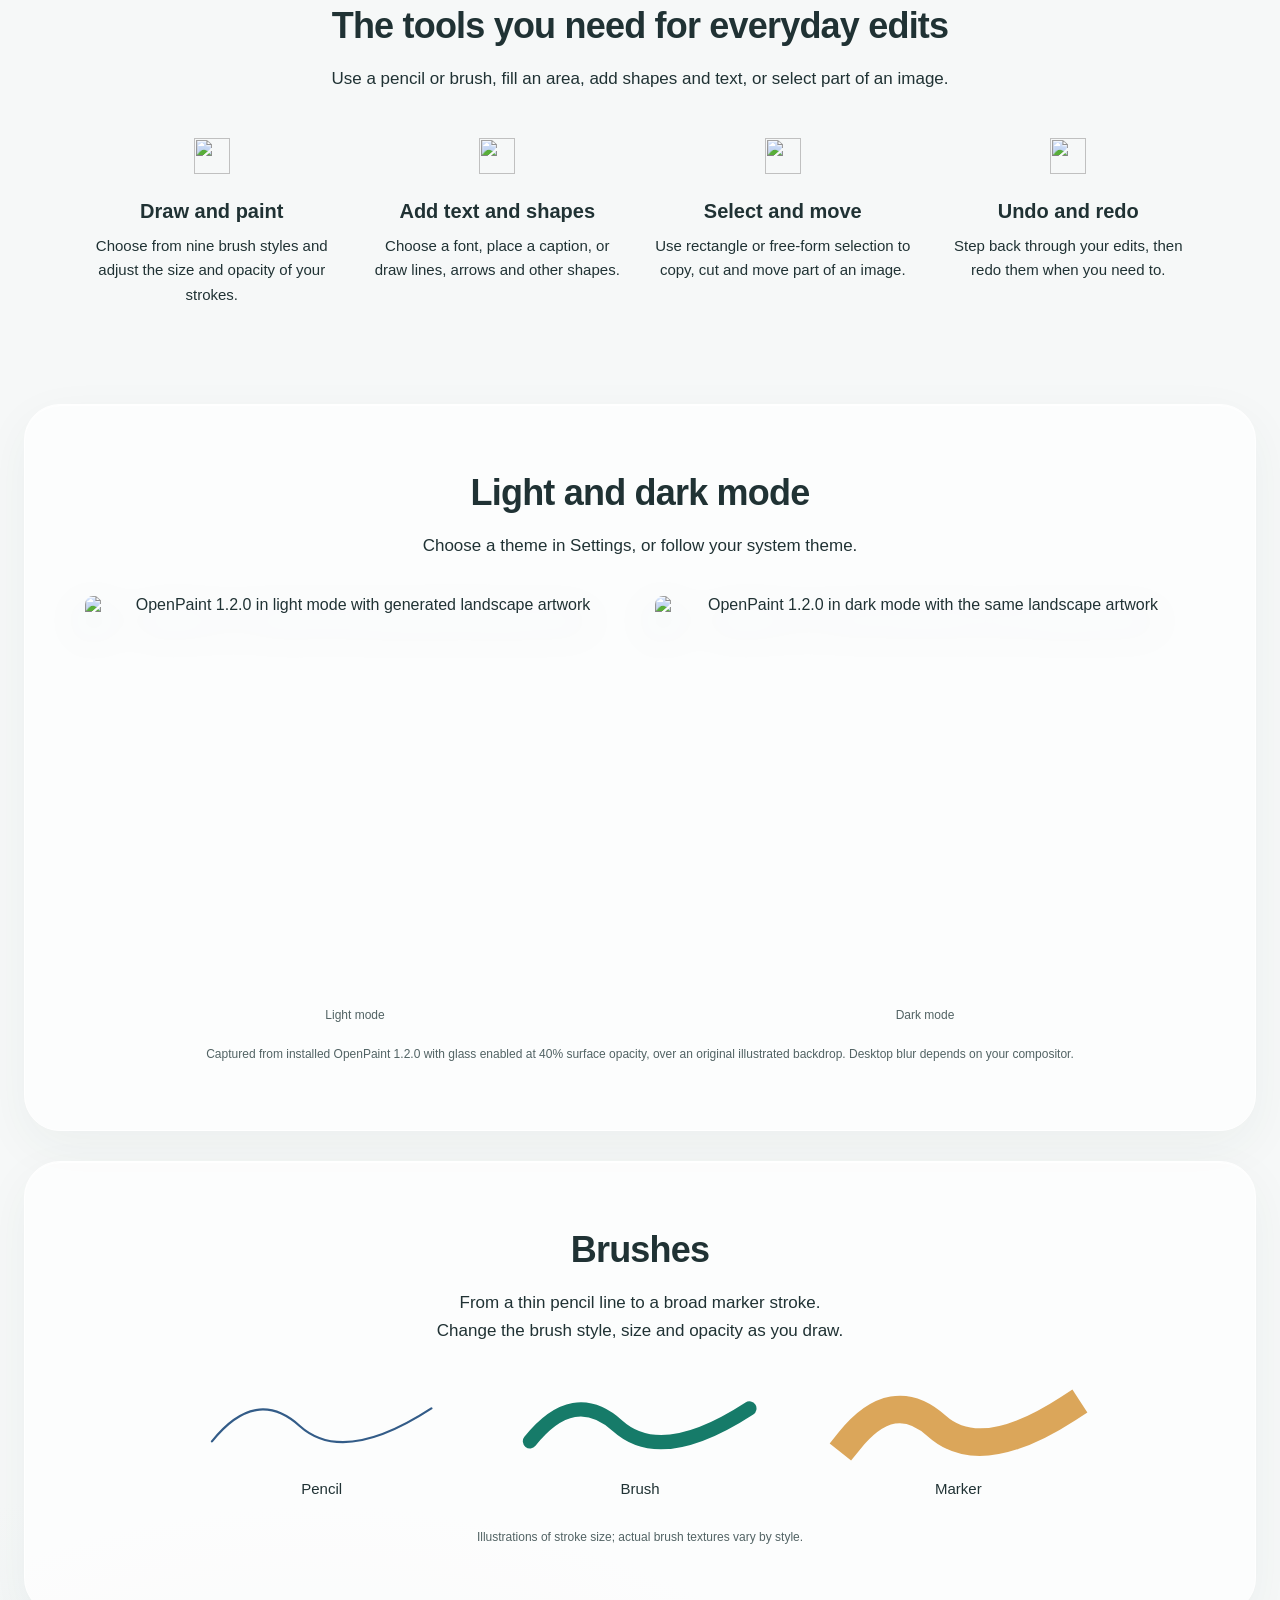
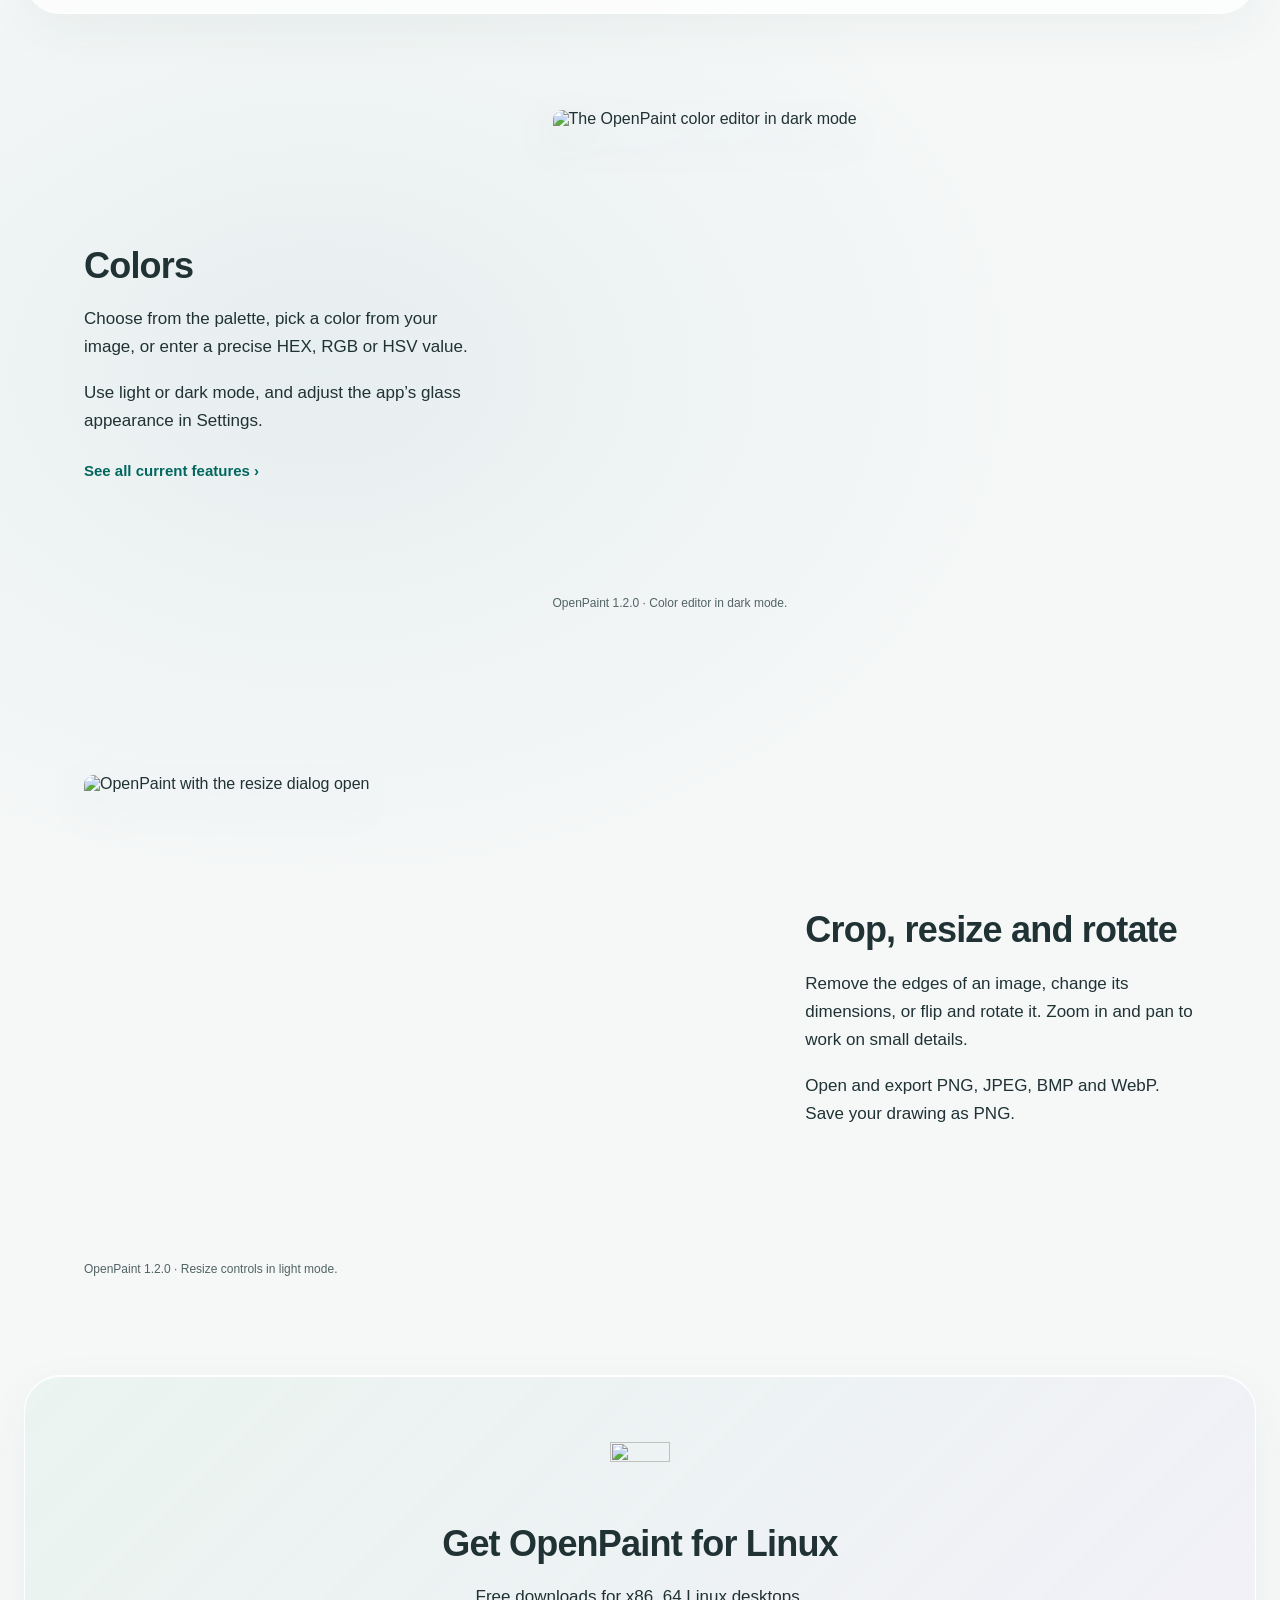
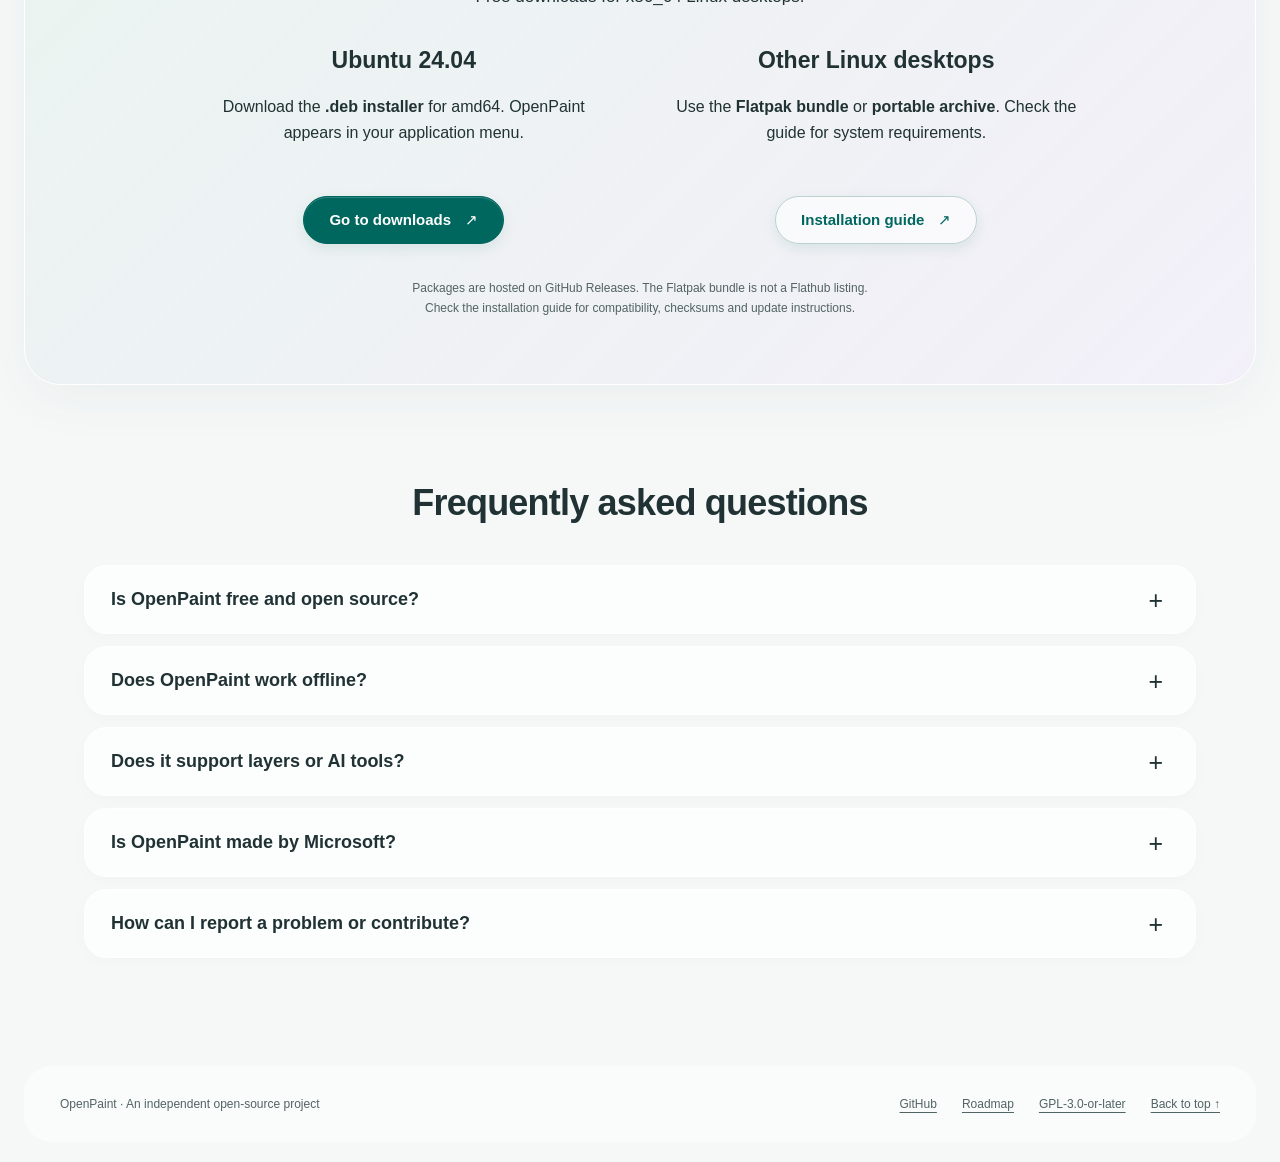
==== commit 4e6497d2: "Soften website surfaces and crop release screenshots to rounded app windows" ====
--- a/website/index.html
+++ b/website/index.html
@@ -28,7 +28,7 @@
     <p class="description">Draw, add text and make quick image edits.<br>Free and open source. No account needed.</p>
     <a class="button" href="#download">Download OpenPaint</a>
     <figure class="hero-shot">
-      <img src="assets/openpaint-1.2.0-light.png" alt="OpenPaint 1.2.0 in light mode with a mountain drawing and translucent workspace" width="1550" height="1140" fetchpriority="high">
+      <img src="assets/openpaint-1.2.0-light.png" alt="OpenPaint 1.2.0 in light mode with a mountain drawing and translucent workspace" width="1449" height="1045" fetchpriority="high">
       <figcaption>OpenPaint 1.2.0 · Light mode · Glass at 40% surface opacity.</figcaption>
     </figure>
   </section>
@@ -49,8 +49,8 @@
     <h2 id="theme-title">Light and dark mode</h2>
     <p>Choose a theme in Settings, or follow your system theme.</p>
     <div class="theme-pair">
-      <figure><img src="assets/openpaint-1.2.0-light.png" alt="OpenPaint 1.2.0 in light mode with generated landscape artwork" width="1550" height="1140" loading="lazy"><figcaption>Light mode</figcaption></figure>
-      <figure><img src="assets/openpaint-1.2.0-dark.png" alt="OpenPaint 1.2.0 in dark mode with the same landscape artwork" width="1550" height="1140" loading="lazy"><figcaption>Dark mode</figcaption></figure>
+      <figure><img src="assets/openpaint-1.2.0-light.png" alt="OpenPaint 1.2.0 in light mode with generated landscape artwork" width="1449" height="1045" loading="lazy"><figcaption>Light mode</figcaption></figure>
+      <figure><img src="assets/openpaint-1.2.0-dark.png" alt="OpenPaint 1.2.0 in dark mode with the same landscape artwork" width="1449" height="1045" loading="lazy"><figcaption>Dark mode</figcaption></figure>
     </div>
     <p class="caption">Captured from installed OpenPaint 1.2.0 with glass enabled at 40% surface opacity, over an original illustrated backdrop. Desktop blur depends on your compositor.</p>
   </section>
@@ -65,11 +65,11 @@
   </section>
   <section class="feature-row section" id="colors" aria-labelledby="color-title">
     <div class="feature-copy"><h2 id="color-title">Colors</h2><p>Choose from the palette, pick a color from your image, or enter a precise HEX, RGB or HSV value.</p><p>Use light or dark mode, and adjust the app’s glass appearance in Settings.</p><a href="https://github.com/AfshinKI/openpaint/blob/main/docs/FEATURES.md">See all current features <span aria-hidden="true">›</span></a></div>
-    <figure><img src="assets/openpaint-1.2.0-colors-dark.png" alt="The OpenPaint color editor in dark mode" width="1550" height="1140" loading="lazy"><figcaption>OpenPaint 1.2.0 · Color editor in dark mode.</figcaption></figure>
+    <figure><img src="assets/openpaint-1.2.0-colors-dark.png" alt="The OpenPaint color editor in dark mode" width="1449" height="1045" loading="lazy"><figcaption>OpenPaint 1.2.0 · Color editor in dark mode.</figcaption></figure>
   </section>
   <section class="feature-row reverse section" id="editing" aria-labelledby="edit-title">
     <div class="feature-copy"><h2 id="edit-title">Crop, resize and rotate</h2><p>Remove the edges of an image, change its dimensions, or flip and rotate it. Zoom in and pan to work on small details.</p><p>Open and export PNG, JPEG, BMP and WebP. Save your drawing as PNG.</p></div>
-    <figure><img src="assets/openpaint-1.2.0-resize-light.png" alt="OpenPaint with the resize dialog open" width="1550" height="1140" loading="lazy"><figcaption>OpenPaint 1.2.0 · Resize controls in light mode.</figcaption></figure>
+    <figure><img src="assets/openpaint-1.2.0-resize-light.png" alt="OpenPaint with the resize dialog open" width="1449" height="1045" loading="lazy"><figcaption>OpenPaint 1.2.0 · Resize controls in light mode.</figcaption></figure>
   </section>
   <section class="download section" id="download" aria-labelledby="download-title">
     <img src="assets/app.svg" alt="" width="60" height="60">
--- a/website/style.css
+++ b/website/style.css
@@ -1,8 +1,154 @@
 /* SPDX-License-Identifier: GPL-3.0-or-later */
-:root{font-family:Arial,Helvetica,sans-serif;color:#202020;background:white;font-synthesis:none;--blue:#0067b8;--border:#d6d6d6}
-*{box-sizing:border-box}body{margin:0}html{scroll-behavior:smooth;scroll-padding-top:30px}a{color:var(--blue);text-underline-offset:4px}a:hover{text-decoration:underline}a:focus-visible,summary:focus-visible{outline:2px solid #171717;outline-offset:5px}img{max-width:100%;height:auto}p{font-size:17px;line-height:1.65;margin:18px 0}.header{height:74px;max-width:1370px;margin:auto;padding:0 5%;display:flex;align-items:center;justify-content:space-between}.brand{display:flex;align-items:center;gap:11px;color:#202020;font-weight:600;font-size:21px;text-decoration:none}.brand img{width:32px;height:32px}.header nav{display:flex;gap:32px;font-size:14px}.header nav a{color:#292929;text-decoration:none}.header nav a:hover{text-decoration:underline}.hero{text-align:center;padding:55px 5% 0}.app-icon{display:block;margin:auto}h1{font-size:64px;letter-spacing:-2px;font-weight:600;line-height:1.12;margin:19px 0 12px}.lead{font-size:27px;margin:0}.description{margin:17px auto 26px;max-width:620px;font-size:18px}.button{display:inline-flex;align-items:center;justify-content:center;gap:14px;padding:13px 23px;background:var(--blue);color:white;text-decoration:none;font-weight:600;font-size:15px;border:2px solid var(--blue);border-radius:2px;min-height:46px}.button:hover{background:#005a9e;border-color:#005a9e;text-decoration:underline}.hero-shot{max-width:1120px;margin:44px auto 0;padding:26px 26px 0;background:#eef0f7}.hero-shot img{display:block;width:100%;box-shadow:0 6px 22px #20284620}.hero-shot figcaption{padding-bottom:14px}figcaption,.caption{font-size:12px;line-height:1.6;color:#595959;margin:14px 0 0}.section-nav{display:flex;justify-content:center;gap:58px;padding:29px 20px;border-bottom:1px solid var(--border);margin:0 auto;max-width:1120px;font-size:15px}.section-nav a{color:#242424;text-decoration:none}.section-nav a:hover{text-decoration:underline}.section{padding:80px max(5%,calc((100vw - 1120px)/2))}h2{font-size:36px;line-height:1.2;letter-spacing:-.8px;font-weight:600;margin:0 0 18px}h3{font-size:20px;line-height:1.3;font-weight:600;margin:20px 0 10px}.tools{text-align:center}.section-intro{max-width:730px;margin:0 auto 45px}.tool-grid{display:grid;grid-template-columns:repeat(4,1fr);gap:30px}.tool-grid article p{font-size:15px;line-height:1.65;margin:0}.tool-grid img{height:36px;width:36px}.brushes{background:#f5f5f5;text-align:center}.section-heading p{margin:0}.brush-display{display:grid;grid-template-columns:repeat(3,1fr);gap:55px;max-width:900px;margin:25px auto 0}.brush-display svg{display:block;width:100%;height:auto}.brush-display span{font-size:15px}.brushes .caption{margin-top:30px}.feature-row{display:grid;grid-template-columns:0.85fr 1.4fr;gap:7%;align-items:center}.feature-copy p{font-size:17px}.feature-copy>a{display:inline-block;margin-top:8px;font-weight:600;font-size:15px;text-decoration:none}.feature-row figure{margin:0;background:#f0f0f0;padding:22px}.feature-row figure img{display:block;width:100%;height:auto}.feature-row.reverse{grid-template-columns:1.4fr .85fr;background:#fafafa}.reverse .feature-copy{grid-column:2;grid-row:1}.reverse figure{grid-column:1;grid-row:1}.download{text-align:center;background:#edf3f9}.download>img{margin-bottom:20px}.download-options{display:grid;grid-template-columns:1fr 1fr;gap:65px;max-width:890px;margin:35px auto 0}.download-options article+article{border-left:1px solid #c4d2de;padding-left:65px}.download-options h3{margin:0 0 14px;font-size:23px}.download-options p{font-size:16px;min-height:80px;margin-bottom:22px}.outline{color:var(--blue);background:transparent}.outline:hover{background:#dcebf6;color:#005a9e}.download-note{font-size:12px;margin:35px auto 0;color:#50565c}.faq h2{text-align:center;margin-bottom:40px}.faq details{border-top:1px solid var(--border);padding:23px 0}.faq details:last-child{border-bottom:1px solid var(--border)}summary{position:relative;list-style:none;font-size:18px;font-weight:600;cursor:pointer;padding-right:35px}summary::-webkit-details-marker{display:none}summary:after{content:'+';position:absolute;right:6px;top:-3px;font-size:25px;font-weight:400}details[open] summary:after{content:'−'}.faq details p{max-width:900px;font-size:16px;margin-bottom:0}footer{background:#f2f2f2;padding:30px 5%;display:flex;justify-content:space-between;gap:25px;font-size:12px;line-height:1.7;color:#555}footer div{display:flex;gap:25px;flex-wrap:wrap}footer a{color:#555}.skip{position:absolute;top:-100px;left:20px;background:white;padding:15px;z-index:10}.skip:focus{top:10px}
-@media(max-width:800px){.header{padding:0 22px}.header nav{gap:20px}.hero{padding:38px 22px 0}h1{font-size:50px}.hero-shot{padding:14px 14px 0}.section{padding:55px 24px}h2{font-size:29px}.tool-grid{grid-template-columns:1fr 1fr;gap:35px 25px}.feature-row,.feature-row.reverse{grid-template-columns:1fr;gap:25px}.reverse .feature-copy,.reverse figure{grid-column:auto;grid-row:auto}.feature-row figure{padding:14px}.download-options{gap:28px}.download-options article+article{padding-left:28px}.download-options p{min-height:106px}footer{flex-direction:column;gap:14px}}
-@media(max-width:480px){.header{height:auto;min-height:72px;padding:16px 20px;gap:15px;flex-wrap:wrap}.header nav{gap:20px;font-size:13px}.brand{font-size:19px}.hero{padding-top:35px}.lead{font-size:22px}.description{font-size:16px}.app-icon{width:64px;height:64px}h1{font-size:46px}.hero-shot{margin-top:35px;padding:8px 8px 0}.hero-shot figcaption{font-size:10px}.section-nav{gap:30px;font-size:13px;padding:23px 12px}.tool-grid{gap:35px 20px}.tool-grid h3{font-size:18px}.tool-grid article p{font-size:14px}.brush-display{gap:12px}.brush-display span{font-size:13px}.download-options{grid-template-columns:1fr;gap:30px}.download-options article+article{border-left:0;border-top:1px solid #c4d2de;padding:30px 0 0}.download-options p{min-height:0}summary{font-size:16px}.faq h2{text-align:left}}
-@media(prefers-reduced-motion:reduce){html{scroll-behavior:auto}}
-
-.theme-preview{text-align:center;background:#fafafa}.theme-pair{display:grid;grid-template-columns:1fr 1fr;gap:28px;margin-top:30px}.theme-pair figure{margin:0}.theme-pair img{display:block;border:1px solid #ddd}@media(max-width:800px){.theme-pair{grid-template-columns:1fr}}
+:root {
+  font-family: Arial, Helvetica, sans-serif;
+  color: #203234;
+  background: #f6f8f8;
+  font-synthesis: none;
+  --blue: #00675f;
+  --border: #d5e1e0;
+  --glass: rgba(255, 255, 255, .74);
+  --shadow: 0 16px 50px #2448430d, inset 0 1px 0 #fff;
+}
+* { box-sizing: border-box; }
+html { scroll-behavior: smooth; scroll-padding-top: 30px; }
+body {
+  margin: 0;
+  background: radial-gradient(ellipse 75% 700px at 5% 8%, #dceee9 0, transparent 80%),
+    radial-gradient(ellipse 65% 700px at 100% 17%, #e8e4f3 0, transparent 80%),
+    radial-gradient(ellipse 70% 650px at 25% 60%, #e7eeef 0, transparent 80%);
+}
+a { color: var(--blue); text-underline-offset: 4px; }
+a:hover { text-decoration: underline; }
+a:focus-visible, summary:focus-visible { outline: 3px solid #007b70; outline-offset: 5px; }
+img { max-width: 100%; height: auto; }
+p { font-size: 17px; line-height: 1.65; margin: 18px 0; }
+.header {
+  max-width: 1200px; margin: 20px auto 0; padding: 16px 28px;
+  display: flex; align-items: center; justify-content: space-between;
+  border: 1px solid #fff; border-radius: 999px; background: var(--glass);
+  backdrop-filter: blur(24px); -webkit-backdrop-filter: blur(24px); box-shadow: var(--shadow);
+}
+.brand { display: flex; align-items: center; gap: 11px; color: #203234; font-weight: 600; font-size: 21px; text-decoration: none; }
+.brand img { width: 32px; height: 32px; }
+.header nav { display: flex; gap: 28px; font-size: 14px; }
+.header nav a { color: #334a4a; text-decoration: none; }
+.header nav a:hover { text-decoration: underline; }
+.hero { text-align: center; padding: 68px 5% 0; }
+.app-icon { display: block; margin: auto; }
+h1 { font-size: 64px; letter-spacing: -2px; font-weight: 600; line-height: 1.12; margin: 19px 0 12px; }
+.lead { font-size: 27px; margin: 0; }
+.description { margin: 17px auto 26px; max-width: 620px; font-size: 18px; }
+.button {
+  display: inline-flex; align-items: center; justify-content: center; gap: 14px;
+  padding: 14px 25px; background: var(--blue); color: white; text-decoration: none;
+  font-weight: 600; font-size: 15px; border: 1px solid #00675f;
+  border-radius: 999px; min-height: 48px; box-shadow: 0 5px 14px #00675f18, inset 0 1px 0 #ffffff30;
+}
+.button:hover { background: #00534d; border-color: #00534d; text-decoration: underline; }
+.hero-shot { max-width: 1120px; margin: 50px auto 0; }
+.hero-shot img, .theme-pair img, .feature-row figure img {
+  display: block; width: 100%; border-radius: 1.5% / 2.1%;
+  filter: drop-shadow(0 16px 20px #233c4b22);
+}
+figcaption, .caption { font-size: 12px; line-height: 1.6; color: #526364; margin: 20px 0 0; }
+.section-nav {
+  display: flex; justify-content: center; gap: 10px; padding: 8px;
+  border: 1px solid white; border-radius: 999px; background: var(--glass);
+  box-shadow: var(--shadow); margin: 32px auto 0; width: fit-content; font-size: 15px;
+}
+.section-nav a { color: #304747; padding: 10px 24px; border-radius: 999px; text-decoration: none; }
+.section-nav a:hover { background: #e2efeb; text-decoration: underline; }
+.section { max-width: 1240px; margin: 30px auto; padding: 66px 60px; }
+h2 { font-size: 36px; line-height: 1.2; letter-spacing: -.8px; font-weight: 600; margin: 0 0 18px; }
+h3 { font-size: 20px; line-height: 1.3; font-weight: 600; margin: 20px 0 10px; }
+.tools { text-align: center; }
+.section-intro { max-width: 730px; margin: 0 auto 45px; }
+.tool-grid { display: grid; grid-template-columns: repeat(4, 1fr); gap: 30px; }
+.tool-grid article p { font-size: 15px; line-height: 1.65; margin: 0; }
+.tool-grid img { height: 36px; width: 36px; }
+.theme-preview, .brushes, .download {
+  text-align: center; background: var(--glass); border: 1px solid white;
+  border-radius: 36px; box-shadow: var(--shadow);
+}
+.theme-pair { display: grid; grid-template-columns: 1fr 1fr; gap: 30px; margin-top: 36px; }
+.theme-pair figure { margin: 0; }
+.section-heading p { margin: 0; }
+.brush-display { display: grid; grid-template-columns: repeat(3, 1fr); gap: 55px; max-width: 900px; margin: 25px auto 0; }
+.brush-display svg { display: block; width: 100%; height: auto; }
+.brush-display span { font-size: 15px; }
+.brushes .caption { margin-top: 30px; }
+.feature-row { display: grid; grid-template-columns: .85fr 1.4fr; gap: 7%; align-items: center; }
+.feature-copy p { font-size: 17px; }
+.feature-copy > a { display: inline-block; margin-top: 8px; font-weight: 600; font-size: 15px; text-decoration: none; }
+.feature-row figure { margin: 0; }
+.feature-row.reverse { grid-template-columns: 1.4fr .85fr; }
+.reverse .feature-copy { grid-column: 2; grid-row: 1; }
+.reverse figure { grid-column: 1; grid-row: 1; }
+.download { background: linear-gradient(135deg, #e7f2edc9, #f2eff9e0); }
+.download > img { margin-bottom: 20px; }
+.download-options { display: grid; grid-template-columns: 1fr 1fr; gap: 55px; max-width: 890px; margin: 35px auto 0; }
+.download-options h3 { margin: 0 0 14px; font-size: 23px; }
+.download-options p { font-size: 16px; min-height: 80px; margin-bottom: 22px; }
+.outline { color: var(--blue); background: #ffffffa6; border-color: #bad3cf; }
+.outline:hover { background: white; color: #00534d; }
+.download-note { font-size: 12px; margin: 35px auto 0; color: #526364; }
+.faq h2 { text-align: center; margin-bottom: 40px; }
+.faq details { border: 1px solid #fff; border-radius: 22px; padding: 23px 26px; margin: 12px 0; background: var(--glass); box-shadow: 0 4px 15px #24484305; }
+summary { position: relative; list-style: none; font-size: 18px; font-weight: 600; cursor: pointer; padding-right: 35px; }
+summary::-webkit-details-marker { display: none; }
+summary:after { content: '+'; position: absolute; right: 6px; top: -3px; font-size: 25px; font-weight: 400; }
+details[open] summary:after { content: '−'; }
+.faq details p { max-width: 900px; font-size: 16px; margin-bottom: 0; }
+footer { max-width: 1240px; margin: 0 auto 20px; border-radius: 28px; background: #ffffff80; padding: 28px 36px; display: flex; justify-content: space-between; gap: 25px; font-size: 12px; line-height: 1.7; color: #526364; }
+footer div { display: flex; gap: 25px; flex-wrap: wrap; }
+footer a { color: #526364; }
+.skip { position: absolute; top: -100px; left: 20px; background: white; padding: 15px; border-radius: 20px; z-index: 10; }
+.skip:focus { top: 10px; }
+@media (max-width: 1280px) {
+  .header { margin: 16px 24px 0; }
+  .section, footer { margin-left: 24px; margin-right: 24px; }
+}
+@media (max-width: 800px) {
+  .header { padding: 16px 22px; }
+  .header nav { gap: 20px; }
+  .hero { padding: 45px 24px 0; }
+  h1 { font-size: 50px; }
+  .section { padding: 45px 28px; border-radius: 28px; }
+  h2 { font-size: 29px; }
+  .tool-grid { grid-template-columns: 1fr 1fr; gap: 35px 25px; }
+  .theme-pair, .feature-row, .feature-row.reverse { grid-template-columns: 1fr; gap: 30px; }
+  .reverse .feature-copy, .reverse figure { grid-column: auto; grid-row: auto; }
+  .download-options { gap: 28px; }
+  .download-options p { min-height: 106px; }
+  footer { flex-direction: column; gap: 14px; }
+}
+@media (max-width: 480px) {
+  .header { margin: 12px 14px 0; padding: 16px 20px; gap: 16px; flex-wrap: wrap; border-radius: 26px; }
+  .header nav { gap: 20px; font-size: 13px; }
+  .brand { font-size: 19px; }
+  .hero { padding: 36px 18px 0; }
+  .lead { font-size: 22px; }
+  .description { font-size: 16px; }
+  .app-icon { width: 64px; height: 64px; }
+  h1 { font-size: 46px; }
+  .hero-shot { margin-top: 35px; }
+  .hero-shot figcaption { font-size: 10px; }
+  .section-nav { gap: 0; font-size: 13px; padding: 6px; }
+  .section-nav a { padding: 10px 16px; }
+  .section { margin: 24px 14px; padding: 35px 20px; }
+  .feature-row { padding-left: 4px; padding-right: 4px; }
+  .feature-copy { padding: 0 16px; }
+  .tool-grid { gap: 30px 20px; }
+  .tool-grid h3 { font-size: 18px; }
+  .tool-grid article p { font-size: 14px; }
+  .brush-display { gap: 12px; }
+  .brush-display span { font-size: 13px; }
+  .download-options { grid-template-columns: 1fr; gap: 36px; }
+  .download-options p { min-height: 0; }
+  summary { font-size: 16px; }
+  .faq { padding-left: 4px; padding-right: 4px; }
+  .faq h2 { text-align: left; padding-left: 16px; }
+  .faq details { padding: 20px; }
+  footer { margin: 14px; padding: 24px; }
+}
+@media (prefers-reduced-motion: reduce) { html { scroll-behavior: auto; } }
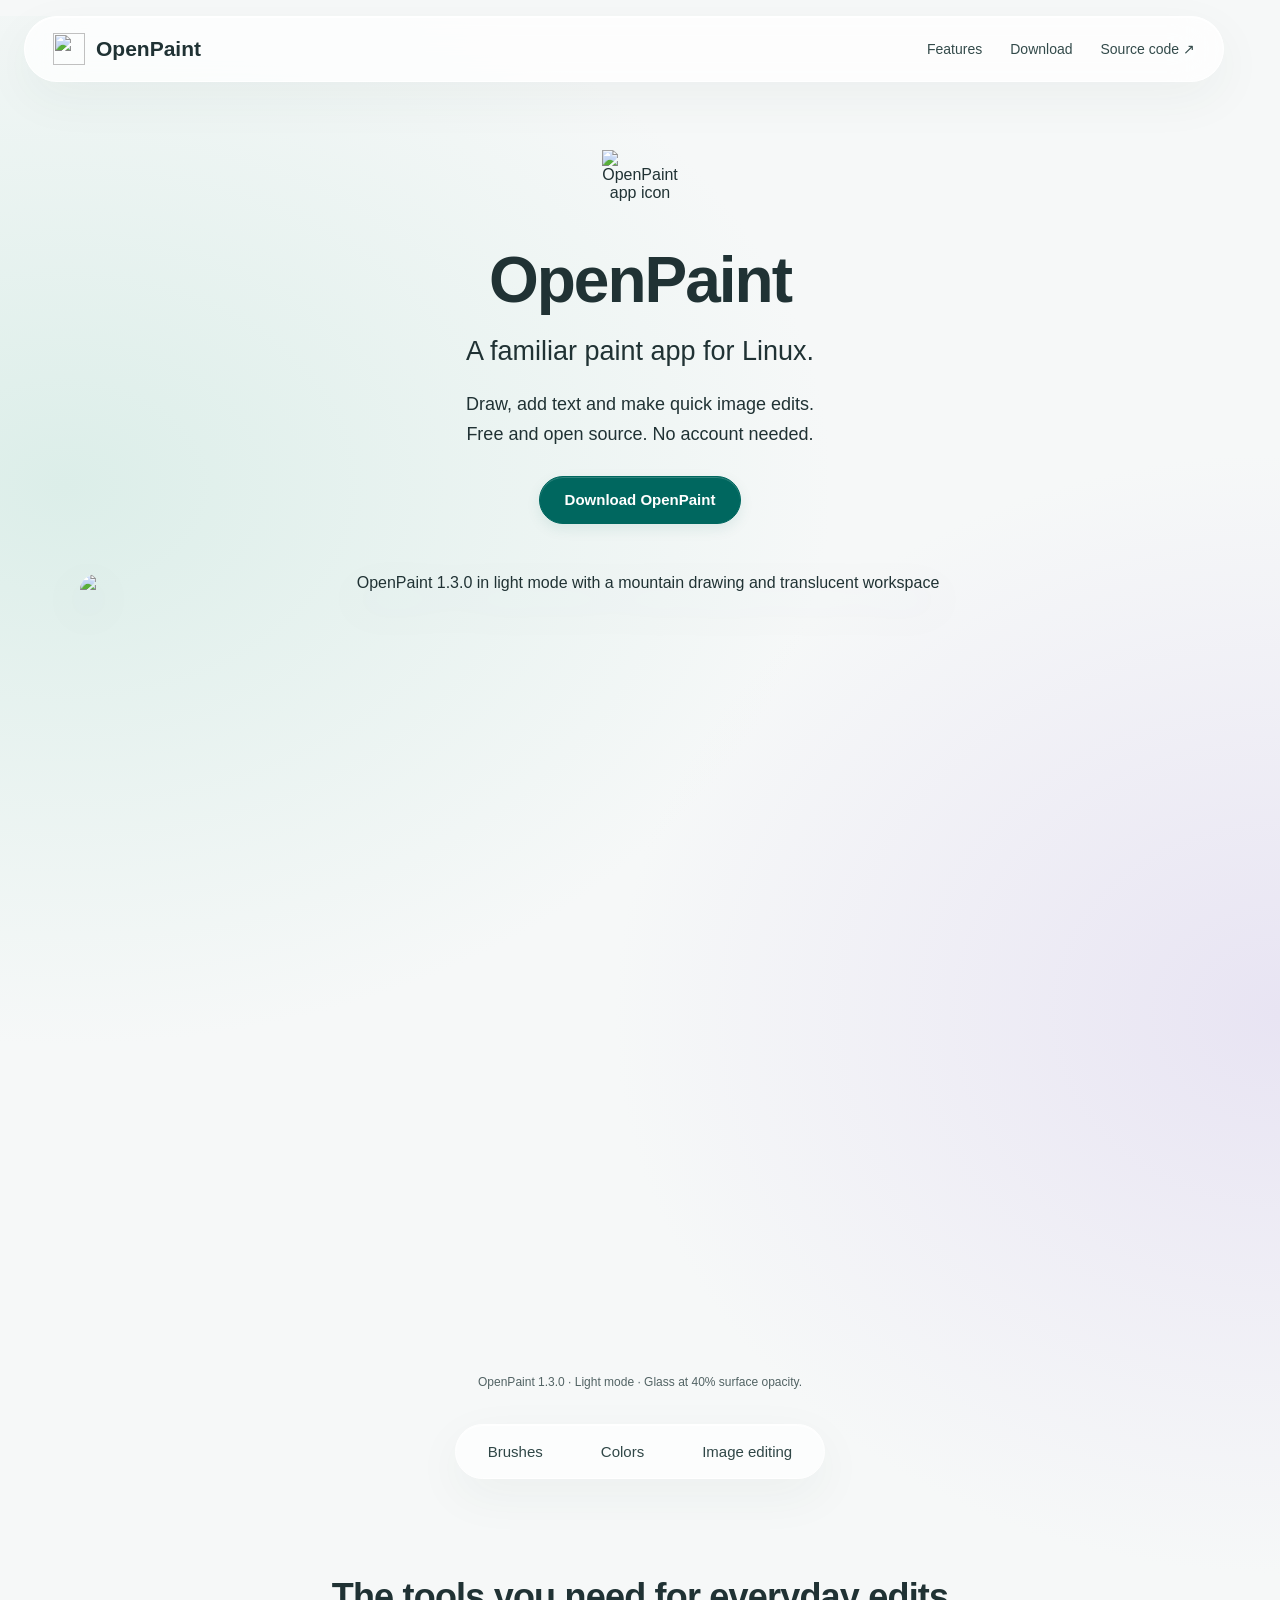
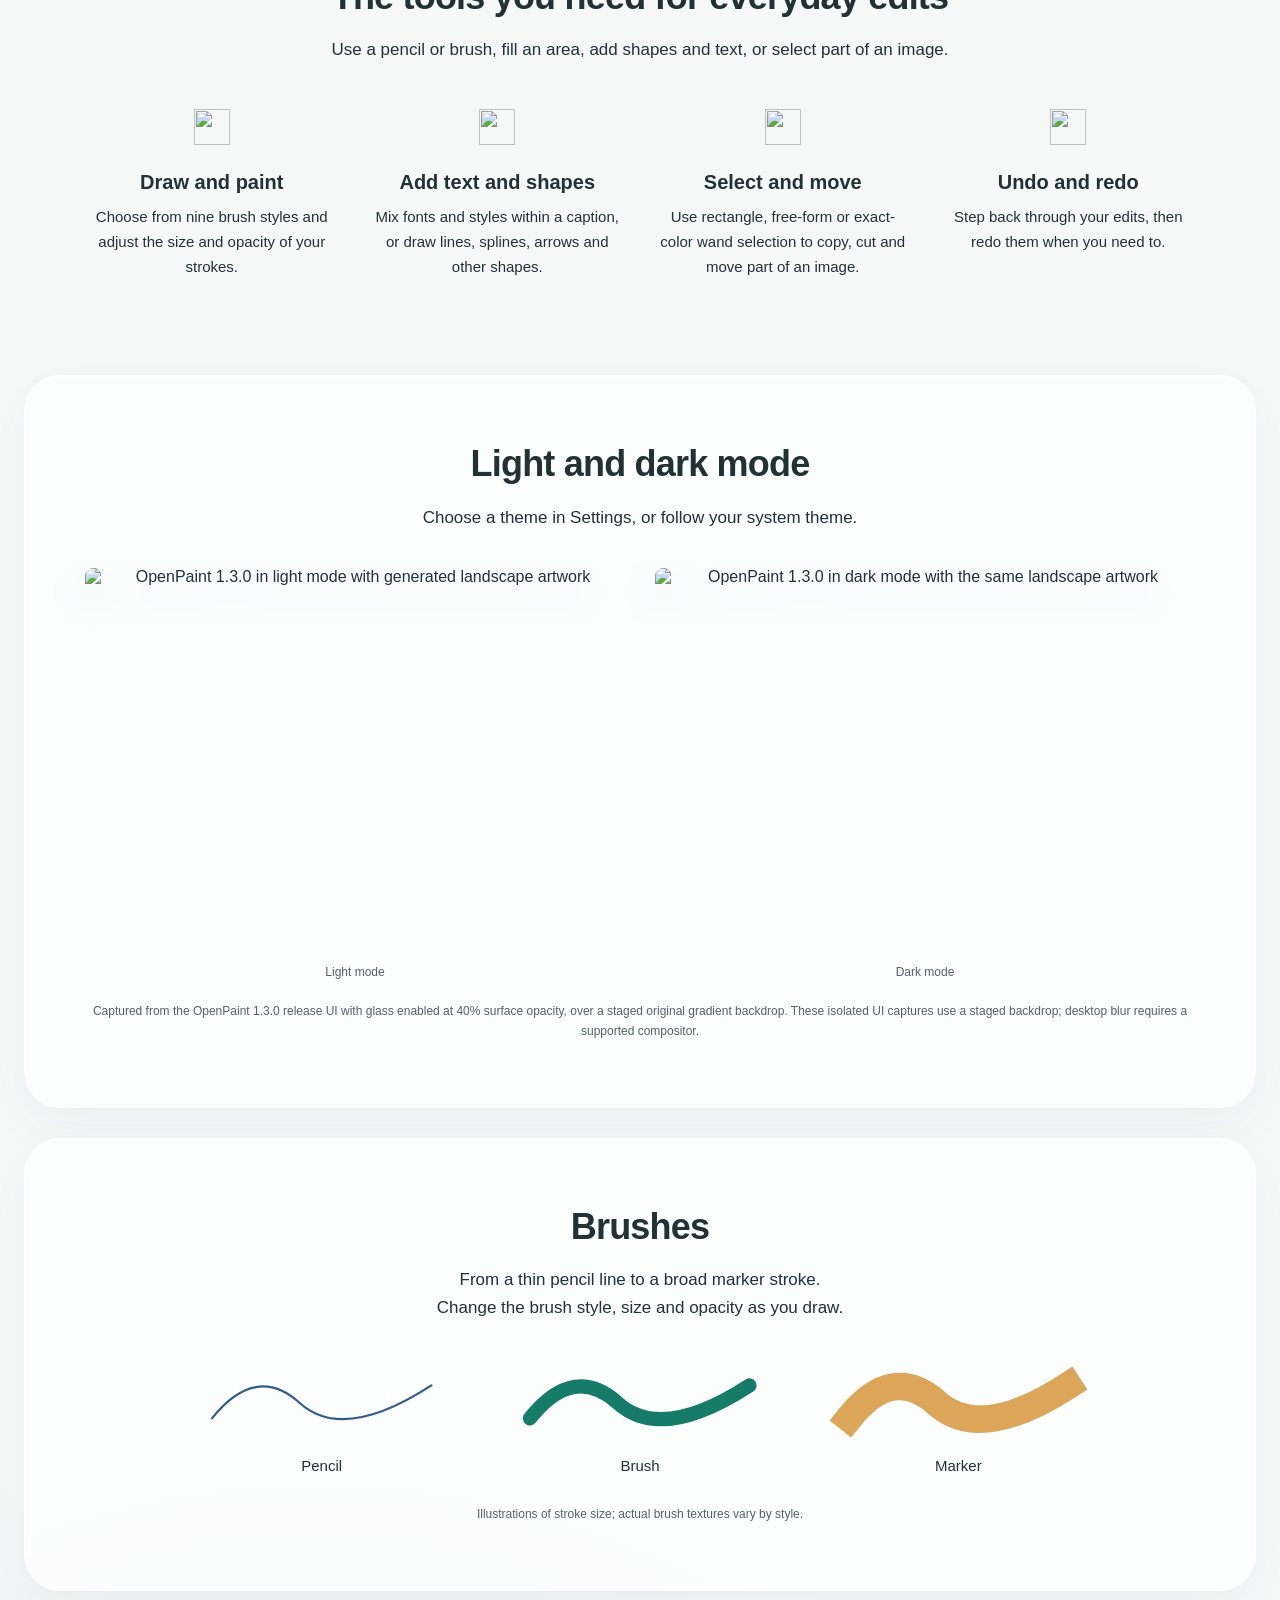
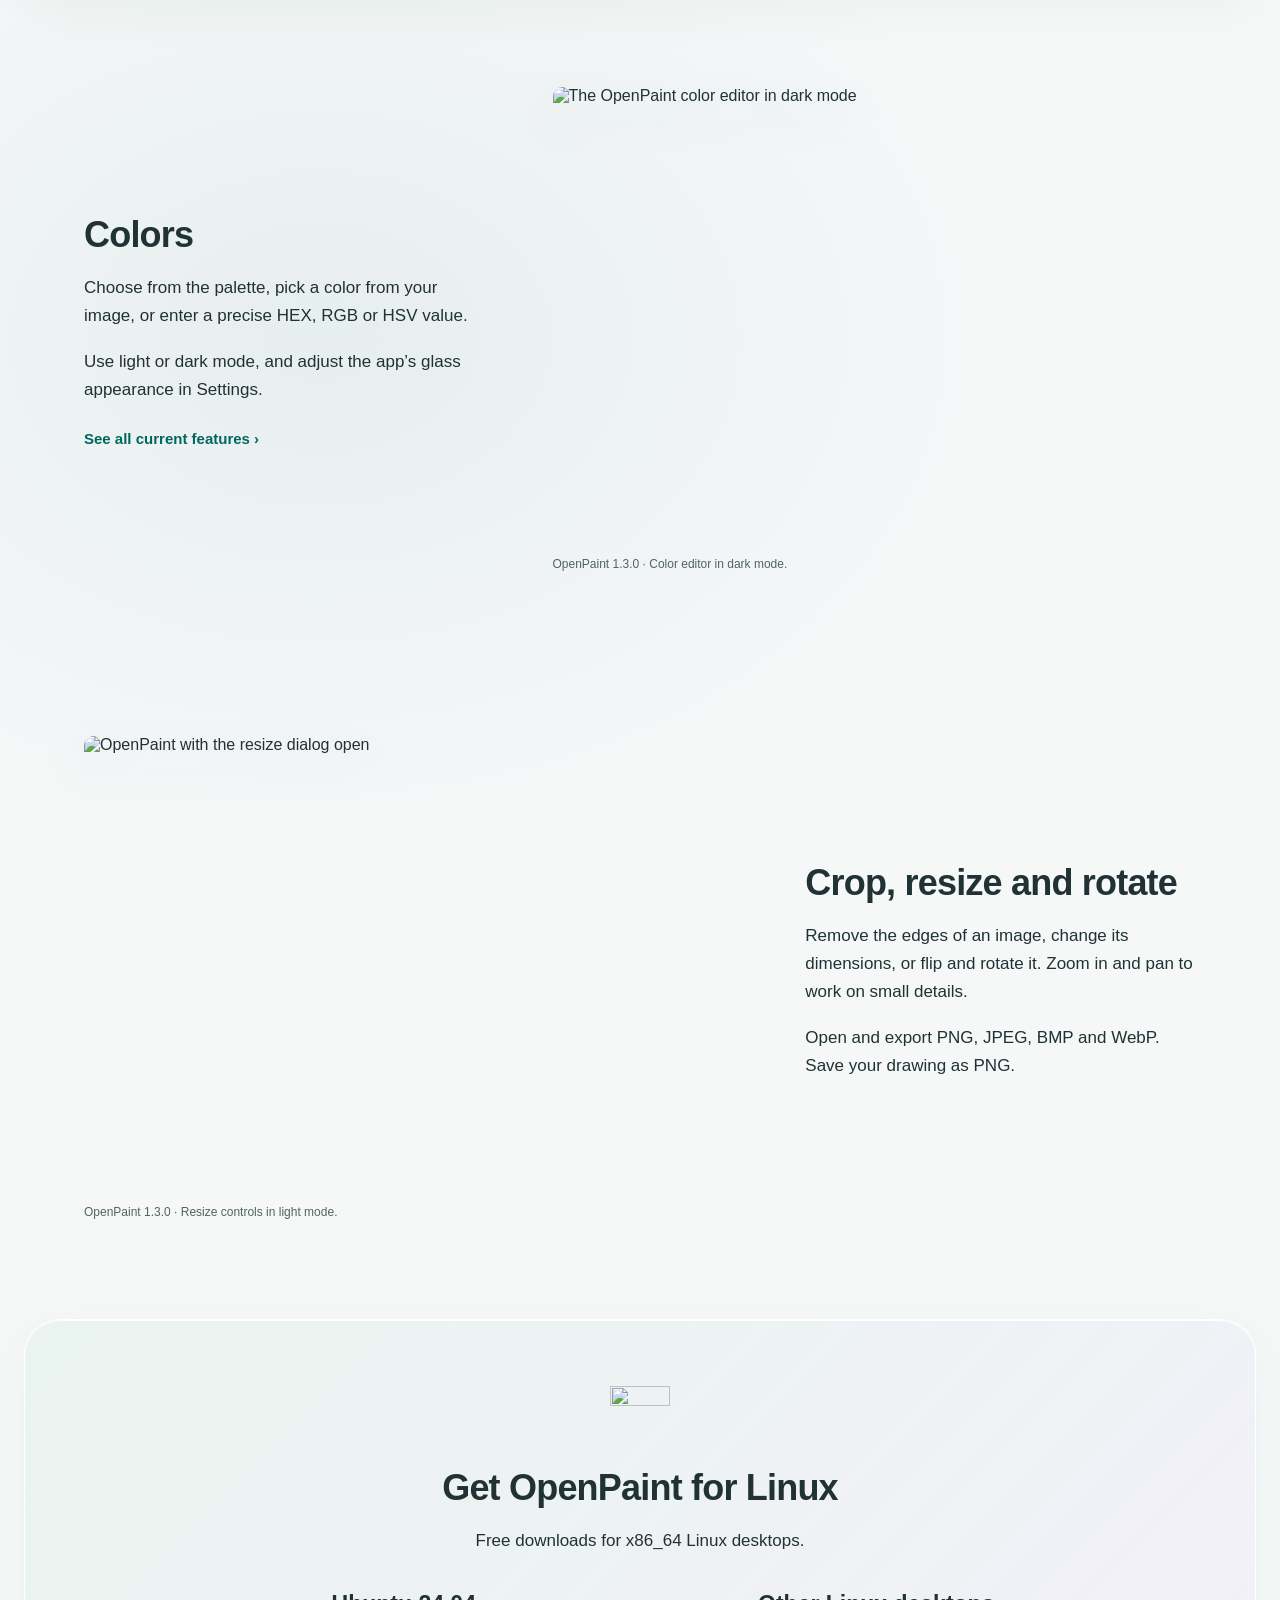
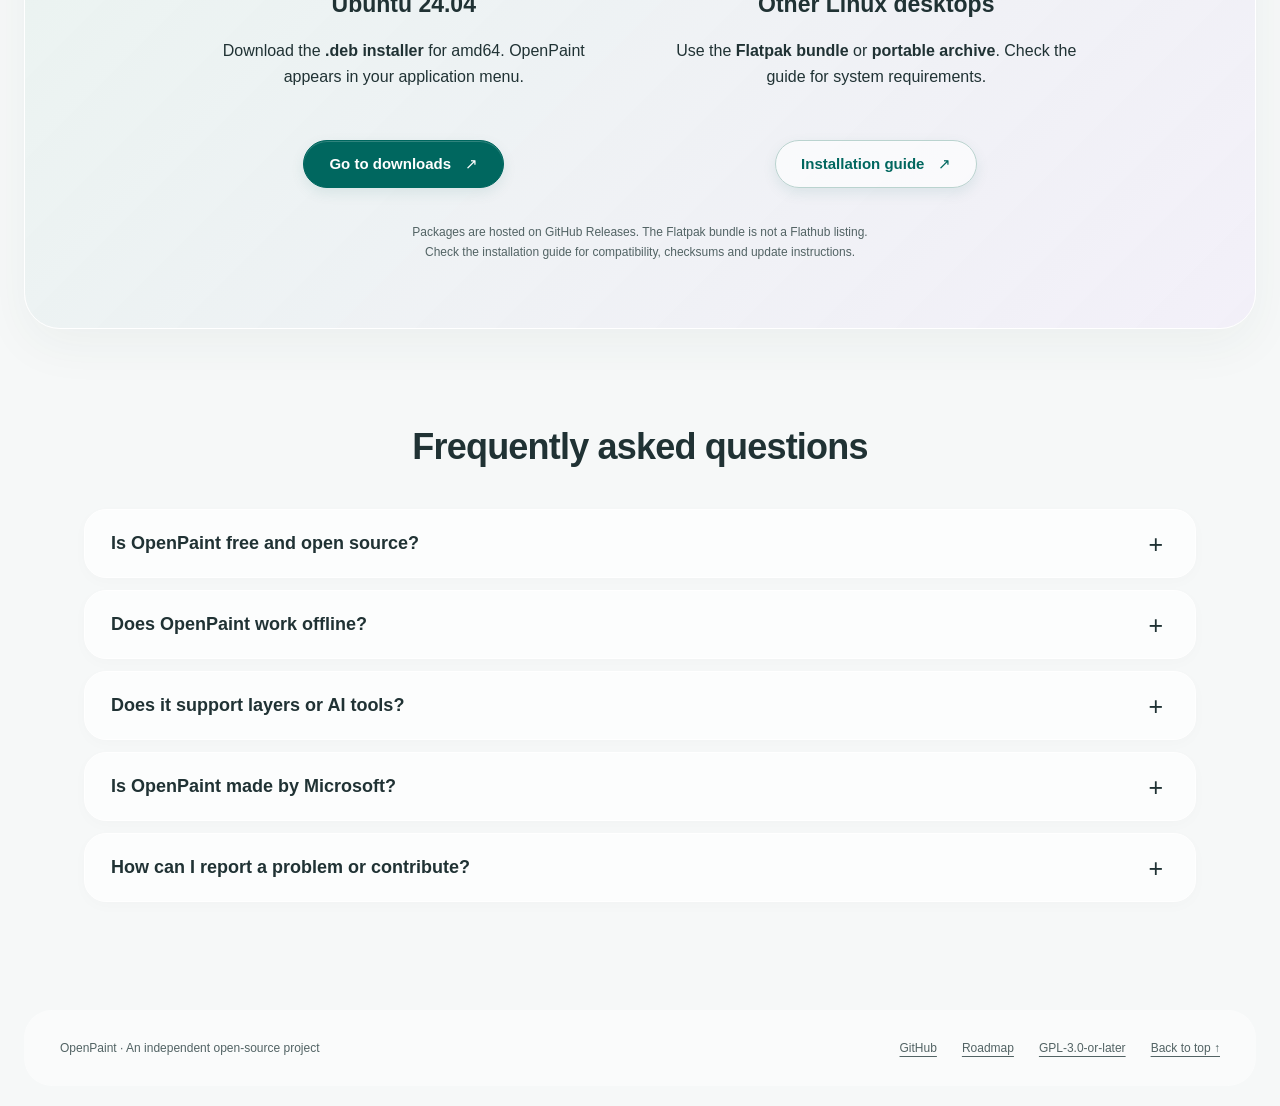
==== commit 2fd7a487: "Refresh v1.3.0 website images, product copy and release evidence" ====
--- a/website/index.html
+++ b/website/index.html
@@ -28,8 +28,8 @@
     <p class="description">Draw, add text and make quick image edits.<br>Free and open source. No account needed.</p>
     <a class="button" href="#download">Download OpenPaint</a>
     <figure class="hero-shot">
-      <img src="assets/openpaint-1.2.0-light.png" alt="OpenPaint 1.2.0 in light mode with a mountain drawing and translucent workspace" width="1449" height="1045" fetchpriority="high">
-      <figcaption>OpenPaint 1.2.0 · Light mode · Glass at 40% surface opacity.</figcaption>
+      <img src="assets/openpaint-1.3.0-light.png" alt="OpenPaint 1.3.0 in light mode with a mountain drawing and translucent workspace" width="1449" height="1008" fetchpriority="high">
+      <figcaption>OpenPaint 1.3.0 · Light mode · Glass at 40% surface opacity.</figcaption>
     </figure>
   </section>
   <nav class="section-nav" aria-label="Feature sections">
@@ -40,8 +40,8 @@
     <p class="section-intro">Use a pencil or brush, fill an area, add shapes and text, or select part of an image.</p>
     <div class="tool-grid">
       <article><img src="assets/brush.svg" alt="" width="36" height="36"><h3>Draw and paint</h3><p>Choose from nine brush styles and adjust the size and opacity of your strokes.</p></article>
-      <article><img src="assets/text.svg" alt="" width="36" height="36"><h3>Add text and shapes</h3><p>Choose a font, place a caption, or draw lines, arrows and other shapes.</p></article>
-      <article><img src="assets/selection.svg" alt="" width="36" height="36"><h3>Select and move</h3><p>Use rectangle or free-form selection to copy, cut and move part of an image.</p></article>
+      <article><img src="assets/text.svg" alt="" width="36" height="36"><h3>Add text and shapes</h3><p>Mix fonts and styles within a caption, or draw lines, splines, arrows and other shapes.</p></article>
+      <article><img src="assets/selection.svg" alt="" width="36" height="36"><h3>Select and move</h3><p>Use rectangle, free-form or exact-color wand selection to copy, cut and move part of an image.</p></article>
       <article><img src="assets/undo.svg" alt="" width="36" height="36"><h3>Undo and redo</h3><p>Step back through your edits, then redo them when you need to.</p></article>
     </div>
   </section>
@@ -49,10 +49,10 @@
     <h2 id="theme-title">Light and dark mode</h2>
     <p>Choose a theme in Settings, or follow your system theme.</p>
     <div class="theme-pair">
-      <figure><img src="assets/openpaint-1.2.0-light.png" alt="OpenPaint 1.2.0 in light mode with generated landscape artwork" width="1449" height="1045" loading="lazy"><figcaption>Light mode</figcaption></figure>
-      <figure><img src="assets/openpaint-1.2.0-dark.png" alt="OpenPaint 1.2.0 in dark mode with the same landscape artwork" width="1449" height="1045" loading="lazy"><figcaption>Dark mode</figcaption></figure>
+      <figure><img src="assets/openpaint-1.3.0-light.png" alt="OpenPaint 1.3.0 in light mode with generated landscape artwork" width="1449" height="1008" loading="lazy"><figcaption>Light mode</figcaption></figure>
+      <figure><img src="assets/openpaint-1.3.0-dark.png" alt="OpenPaint 1.3.0 in dark mode with the same landscape artwork" width="1449" height="1008" loading="lazy"><figcaption>Dark mode</figcaption></figure>
     </div>
-    <p class="caption">Captured from installed OpenPaint 1.2.0 with glass enabled at 40% surface opacity, over an original illustrated backdrop. Desktop blur depends on your compositor.</p>
+    <p class="caption">Captured from the OpenPaint 1.3.0 release UI with glass enabled at 40% surface opacity, over a staged original gradient backdrop. These isolated UI captures use a staged backdrop; desktop blur requires a supported compositor.</p>
   </section>
   <section class="brushes section" id="brushes" aria-labelledby="brush-title">
     <div class="section-heading"><h2 id="brush-title">Brushes</h2><p>From a thin pencil line to a broad marker stroke.<br>Change the brush style, size and opacity as you draw.</p></div>
@@ -65,11 +65,11 @@
   </section>
   <section class="feature-row section" id="colors" aria-labelledby="color-title">
     <div class="feature-copy"><h2 id="color-title">Colors</h2><p>Choose from the palette, pick a color from your image, or enter a precise HEX, RGB or HSV value.</p><p>Use light or dark mode, and adjust the app’s glass appearance in Settings.</p><a href="https://github.com/AfshinKI/openpaint/blob/main/docs/FEATURES.md">See all current features <span aria-hidden="true">›</span></a></div>
-    <figure><img src="assets/openpaint-1.2.0-colors-dark.png" alt="The OpenPaint color editor in dark mode" width="1449" height="1045" loading="lazy"><figcaption>OpenPaint 1.2.0 · Color editor in dark mode.</figcaption></figure>
+    <figure><img src="assets/openpaint-1.3.0-colors-dark.png" alt="The OpenPaint color editor in dark mode" width="1449" height="1008" loading="lazy"><figcaption>OpenPaint 1.3.0 · Color editor in dark mode.</figcaption></figure>
   </section>
   <section class="feature-row reverse section" id="editing" aria-labelledby="edit-title">
     <div class="feature-copy"><h2 id="edit-title">Crop, resize and rotate</h2><p>Remove the edges of an image, change its dimensions, or flip and rotate it. Zoom in and pan to work on small details.</p><p>Open and export PNG, JPEG, BMP and WebP. Save your drawing as PNG.</p></div>
-    <figure><img src="assets/openpaint-1.2.0-resize-light.png" alt="OpenPaint with the resize dialog open" width="1449" height="1045" loading="lazy"><figcaption>OpenPaint 1.2.0 · Resize controls in light mode.</figcaption></figure>
+    <figure><img src="assets/openpaint-1.3.0-resize-light.png" alt="OpenPaint with the resize dialog open" width="1449" height="1008" loading="lazy"><figcaption>OpenPaint 1.3.0 · Resize controls in light mode.</figcaption></figure>
   </section>
   <section class="download section" id="download" aria-labelledby="download-title">
     <img src="assets/app.svg" alt="" width="60" height="60">
@@ -84,7 +84,7 @@
   <section class="faq section" aria-labelledby="faq-title">
     <h2 id="faq-title">Frequently asked questions</h2>
     <details><summary>Is OpenPaint free and open source?</summary><p>Yes. OpenPaint is licensed under GPL-3.0-or-later. The <a href="https://github.com/AfshinKI/openpaint">source code</a> is on GitHub.</p></details>
-    <details><summary>Does OpenPaint work offline?</summary><p>Editing works offline, with no account or telemetry. Downloads, initial package setup and optional release checks need an internet connection.</p></details>
+    <details><summary>Does OpenPaint work offline?</summary><p>Editing works offline, with no account or telemetry. Downloads, initial package setup and automatic release checks in native packages need an internet connection. Flatpak opens release information in your browser only.</p></details>
     <details><summary>Does it support layers or AI tools?</summary><p>Not yet. OpenPaint is a single-layer editor. Layers, editable project files, crash recovery and AI tools are planned. Automatic update installation is also not included.</p></details>
     <details><summary>Is OpenPaint made by Microsoft?</summary><p>No. OpenPaint is an independent project for Linux. It is not affiliated with Microsoft.</p></details>
     <details><summary>How can I report a problem or contribute?</summary><p><a href="https://github.com/AfshinKI/openpaint/issues">Open an issue on GitHub</a> and include your Linux distribution, desktop environment and steps to reproduce the problem. For code contributions, see the <a href="https://github.com/AfshinKI/openpaint/blob/main/CONTRIBUTING.md">contribution guide</a>.</p></details>
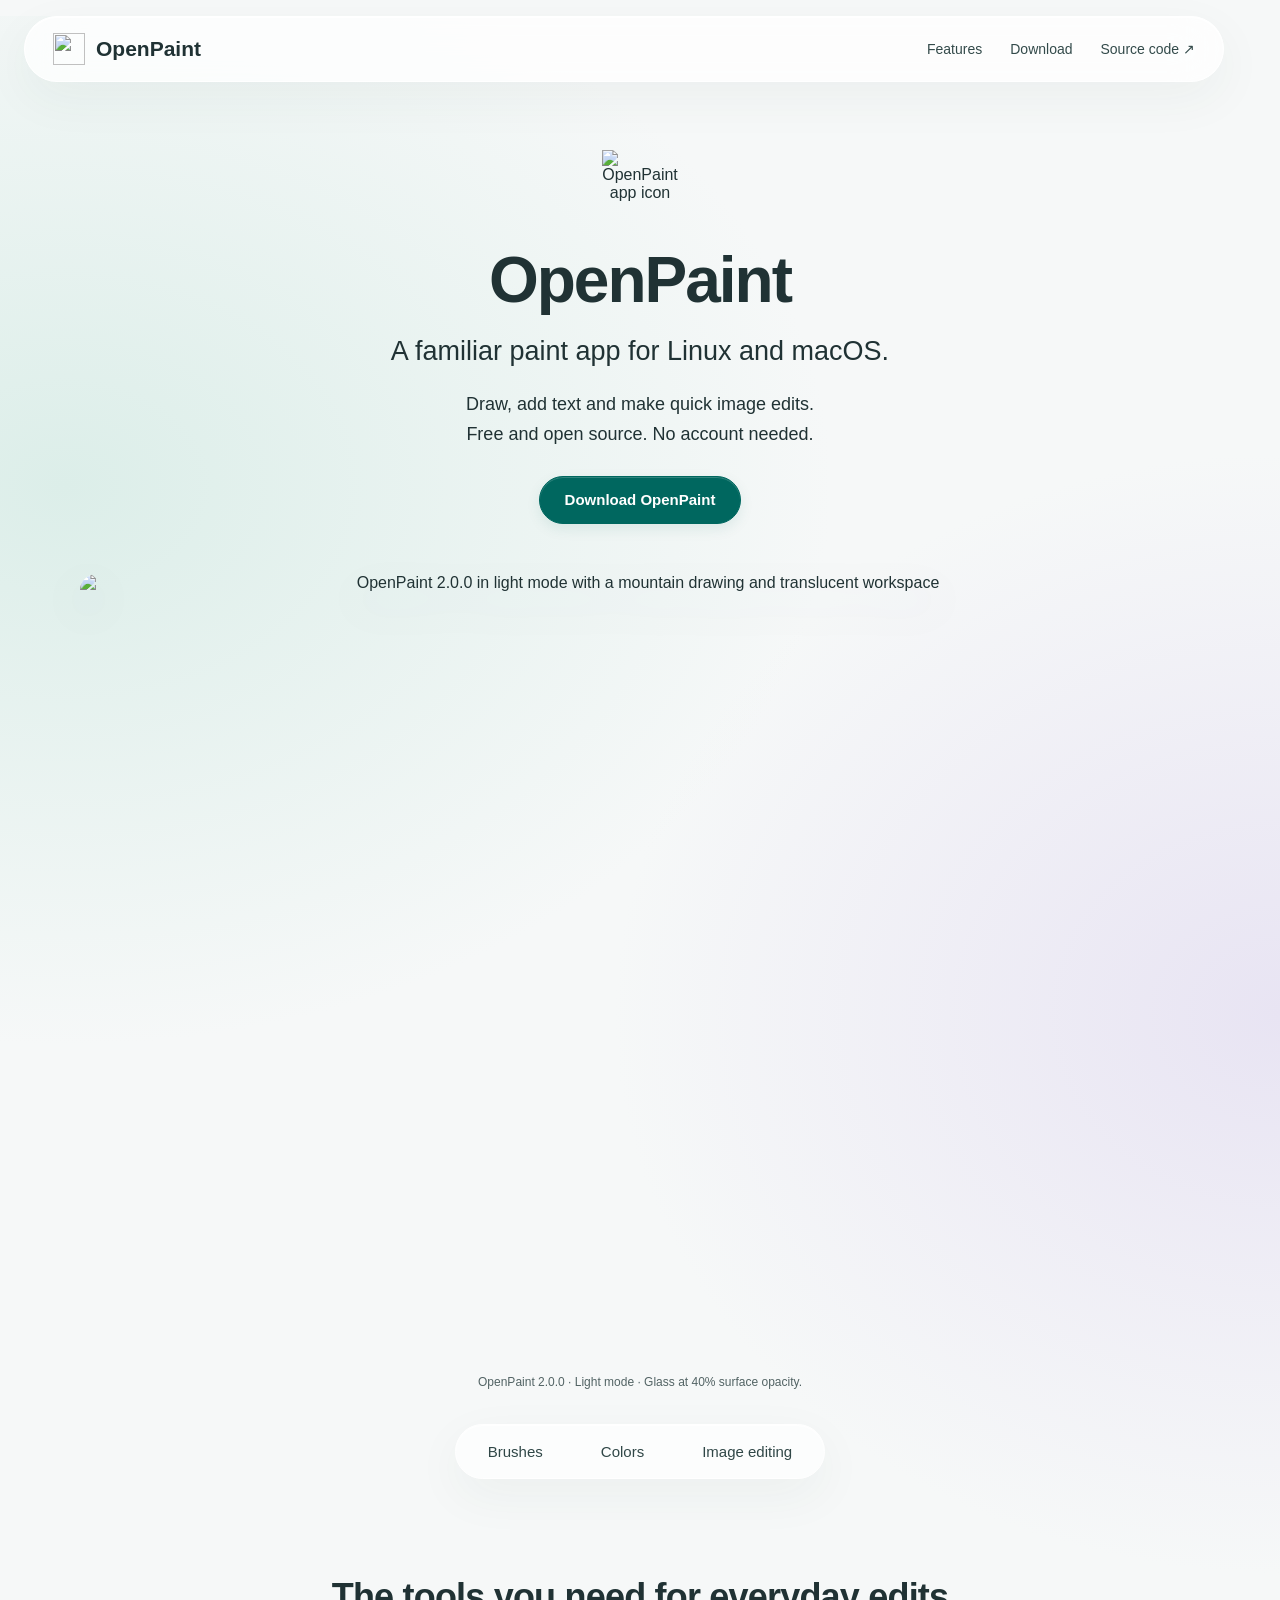
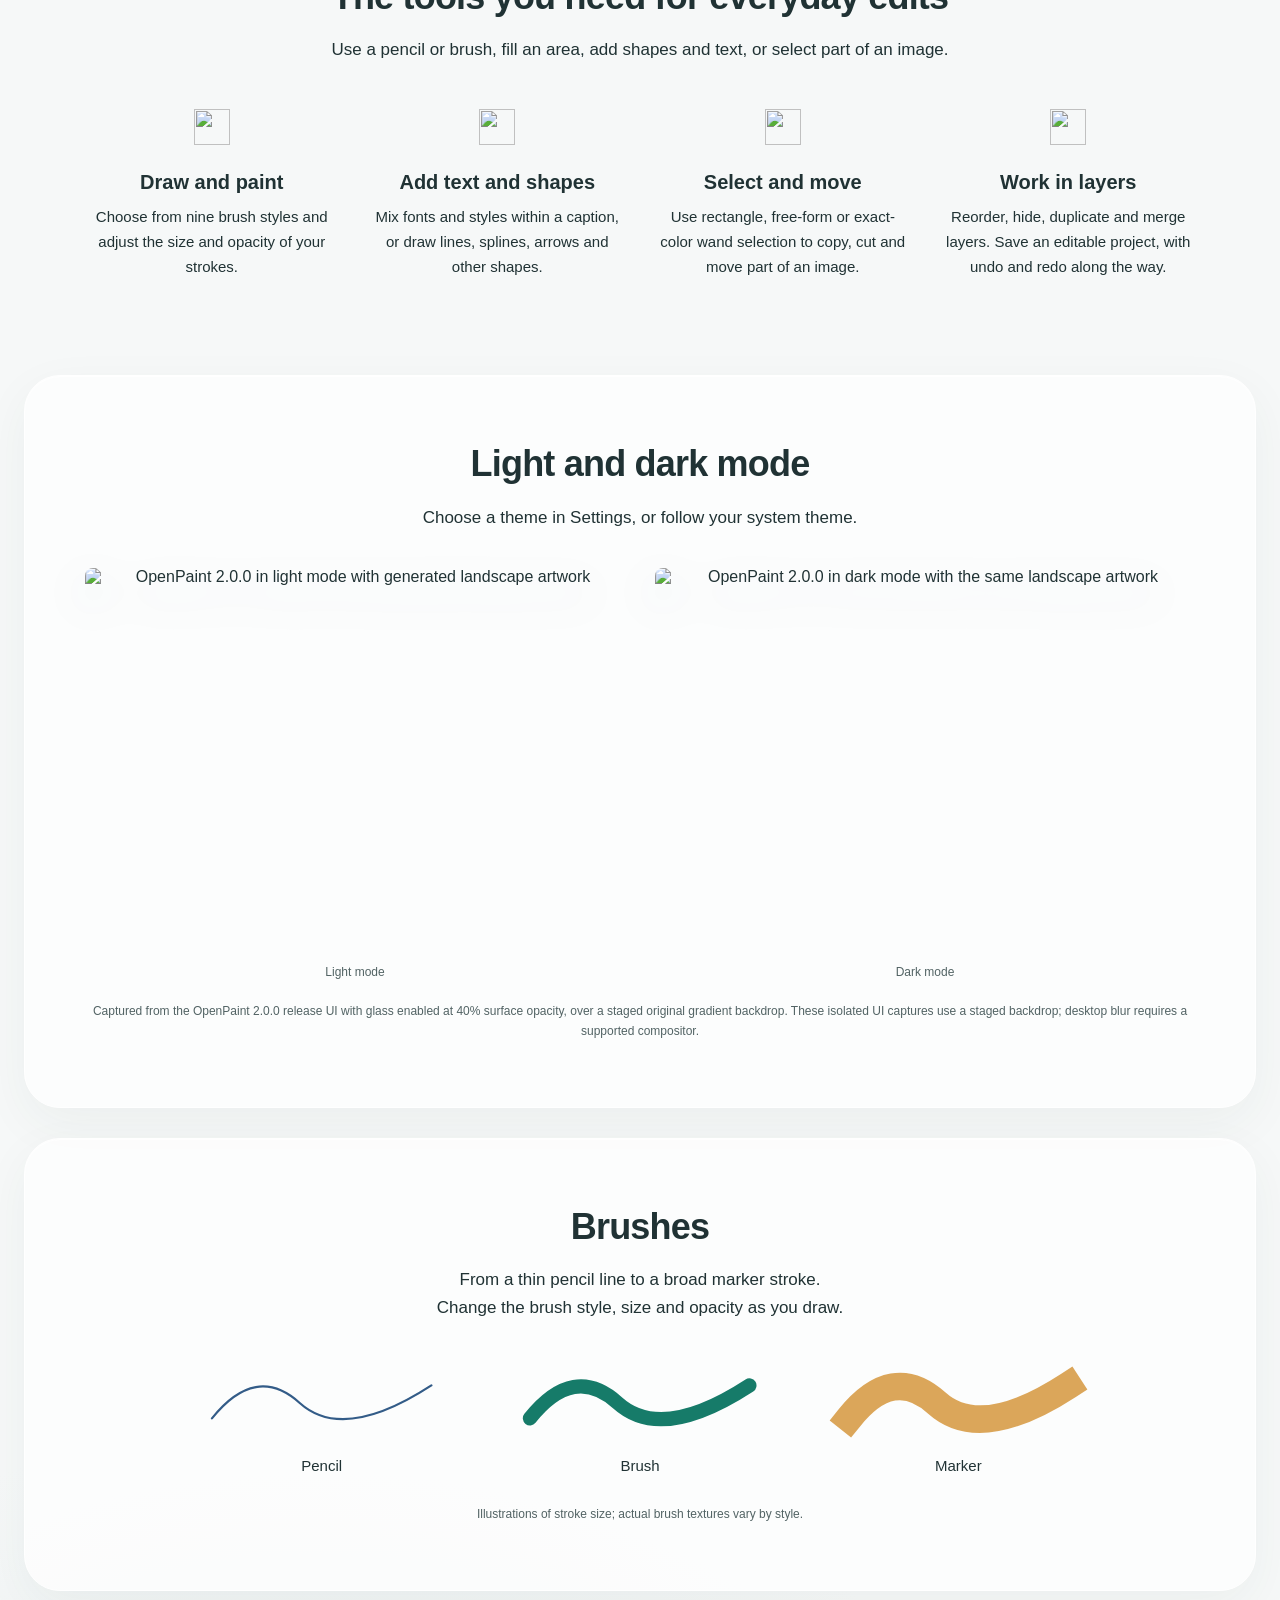
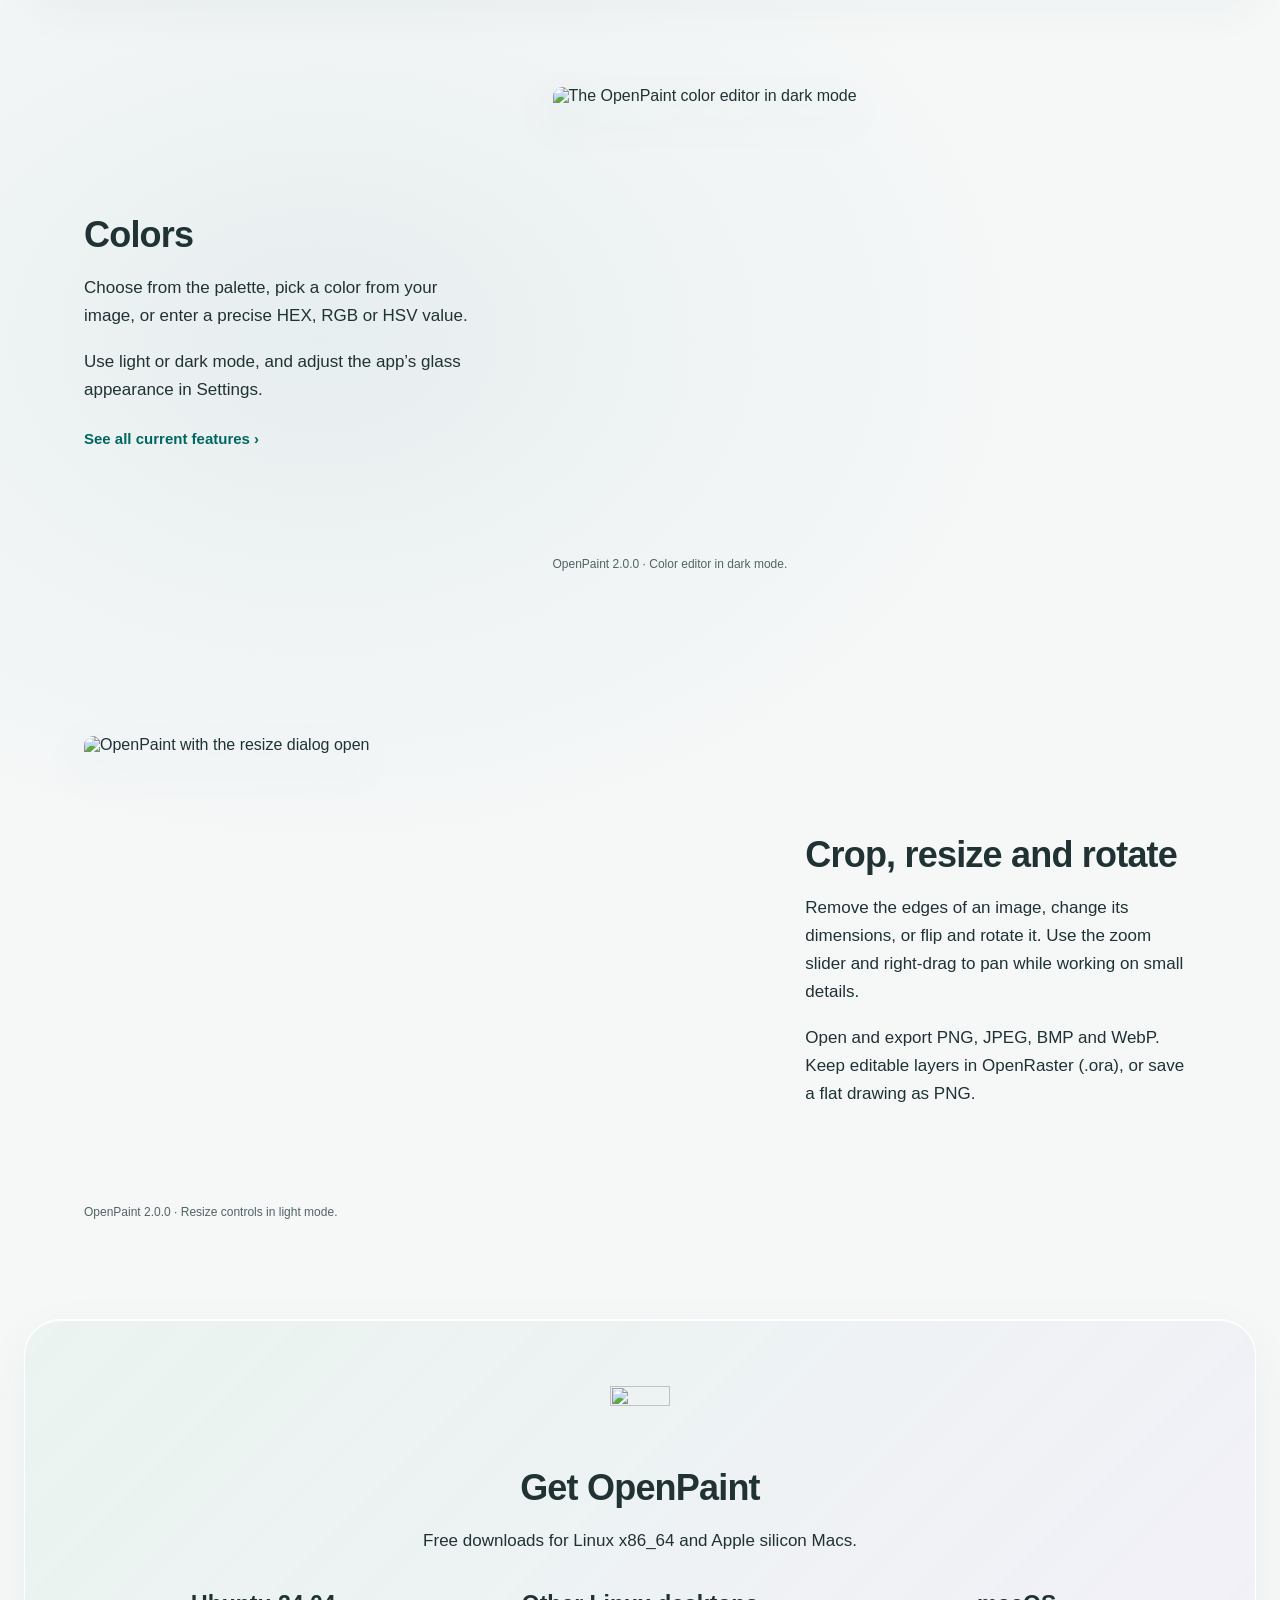
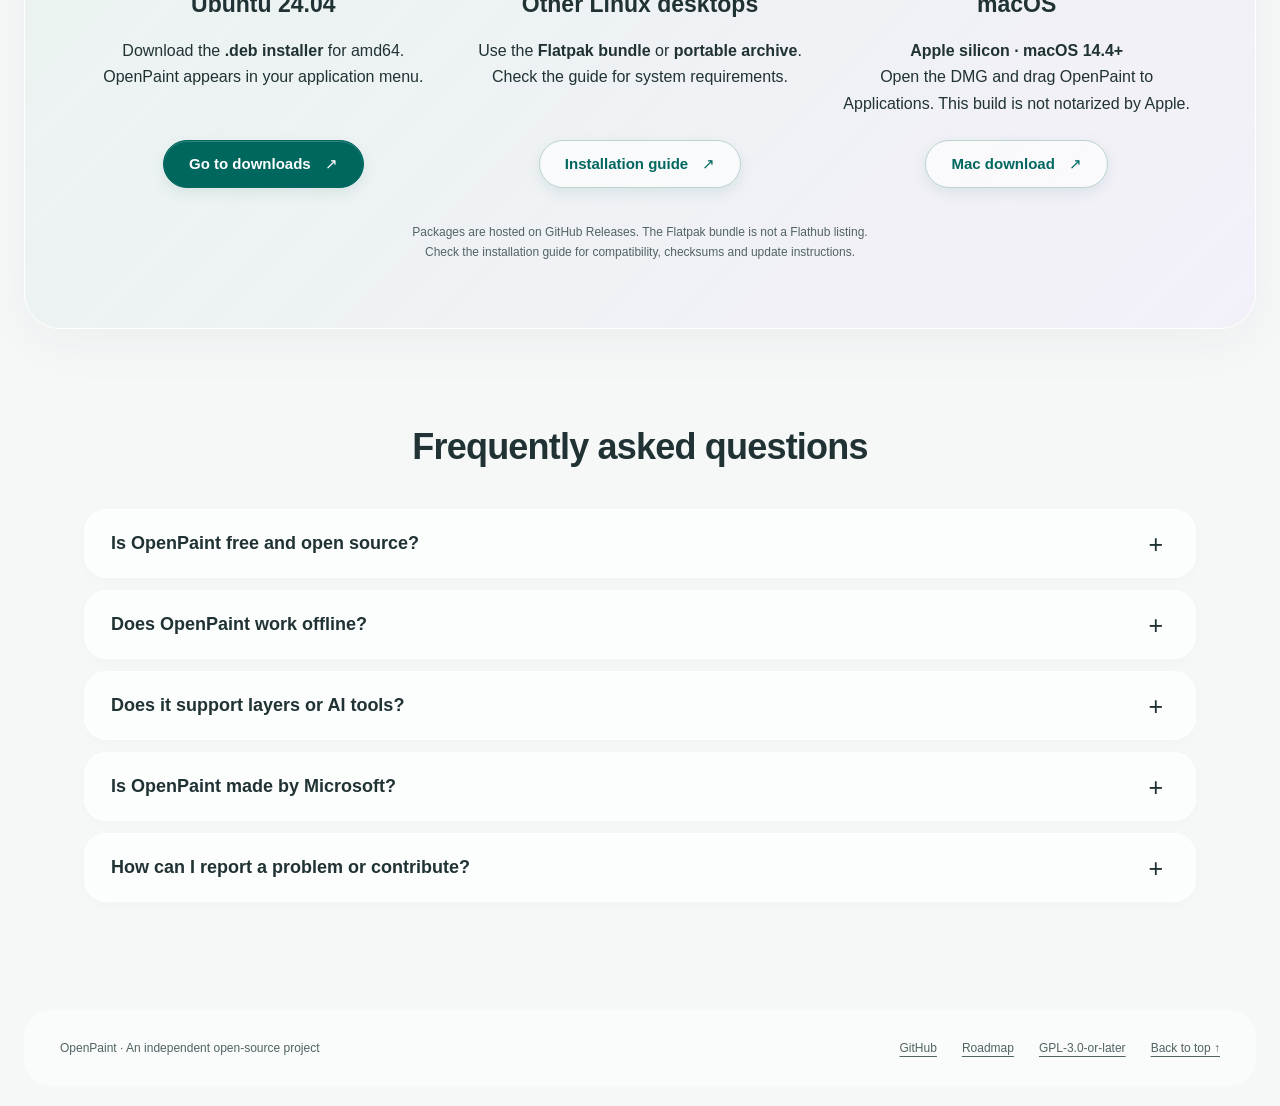
==== commit 1253acd9: "Prepare v2 website, glass screenshots and platform release guidance" ====
--- a/website/index.html
+++ b/website/index.html
@@ -4,9 +4,9 @@
 <head>
   <meta charset="utf-8">
   <meta name="viewport" content="width=device-width, initial-scale=1">
-  <meta name="description" content="OpenPaint is a free, open-source paint app for Linux. Draw, add text, crop and resize images. Editing works offline, with no account or telemetry.">
+  <meta name="description" content="OpenPaint is a free, open-source paint app for Linux and macOS. Draw, add text, crop and resize images. Editing works offline, with no account or telemetry.">
   <meta name="theme-color" content="#ffffff">
-  <title>OpenPaint — Paint for Linux</title>
+  <title>OpenPaint — Paint for Linux and macOS</title>
   <link rel="icon" href="assets/app.svg" type="image/svg+xml">
   <link rel="stylesheet" href="style.css">
 </head>
@@ -24,12 +24,12 @@
   <section class="hero" aria-labelledby="title">
     <img class="app-icon" src="assets/app.svg" alt="OpenPaint app icon" width="76" height="76">
     <h1 id="title">OpenPaint</h1>
-    <p class="lead">A familiar paint app for Linux.</p>
+    <p class="lead">A familiar paint app for Linux and macOS.</p>
     <p class="description">Draw, add text and make quick image edits.<br>Free and open source. No account needed.</p>
     <a class="button" href="#download">Download OpenPaint</a>
     <figure class="hero-shot">
-      <img src="assets/openpaint-1.3.0-light.png" alt="OpenPaint 1.3.0 in light mode with a mountain drawing and translucent workspace" width="1449" height="1008" fetchpriority="high">
-      <figcaption>OpenPaint 1.3.0 · Light mode · Glass at 40% surface opacity.</figcaption>
+      <img src="assets/openpaint-2.0.0-light.png" alt="OpenPaint 2.0.0 in light mode with a mountain drawing and translucent workspace" width="1449" height="1008" fetchpriority="high">
+      <figcaption>OpenPaint 2.0.0 · Light mode · Glass at 40% surface opacity.</figcaption>
     </figure>
   </section>
   <nav class="section-nav" aria-label="Feature sections">
@@ -42,17 +42,17 @@
       <article><img src="assets/brush.svg" alt="" width="36" height="36"><h3>Draw and paint</h3><p>Choose from nine brush styles and adjust the size and opacity of your strokes.</p></article>
       <article><img src="assets/text.svg" alt="" width="36" height="36"><h3>Add text and shapes</h3><p>Mix fonts and styles within a caption, or draw lines, splines, arrows and other shapes.</p></article>
       <article><img src="assets/selection.svg" alt="" width="36" height="36"><h3>Select and move</h3><p>Use rectangle, free-form or exact-color wand selection to copy, cut and move part of an image.</p></article>
-      <article><img src="assets/undo.svg" alt="" width="36" height="36"><h3>Undo and redo</h3><p>Step back through your edits, then redo them when you need to.</p></article>
+      <article><img src="assets/undo.svg" alt="" width="36" height="36"><h3>Work in layers</h3><p>Reorder, hide, duplicate and merge layers. Save an editable project, with undo and redo along the way.</p></article>
     </div>
   </section>
   <section class="theme-preview section" aria-labelledby="theme-title">
     <h2 id="theme-title">Light and dark mode</h2>
     <p>Choose a theme in Settings, or follow your system theme.</p>
     <div class="theme-pair">
-      <figure><img src="assets/openpaint-1.3.0-light.png" alt="OpenPaint 1.3.0 in light mode with generated landscape artwork" width="1449" height="1008" loading="lazy"><figcaption>Light mode</figcaption></figure>
-      <figure><img src="assets/openpaint-1.3.0-dark.png" alt="OpenPaint 1.3.0 in dark mode with the same landscape artwork" width="1449" height="1008" loading="lazy"><figcaption>Dark mode</figcaption></figure>
+      <figure><img src="assets/openpaint-2.0.0-light.png" alt="OpenPaint 2.0.0 in light mode with generated landscape artwork" width="1449" height="1008" loading="lazy"><figcaption>Light mode</figcaption></figure>
+      <figure><img src="assets/openpaint-2.0.0-dark.png" alt="OpenPaint 2.0.0 in dark mode with the same landscape artwork" width="1449" height="1008" loading="lazy"><figcaption>Dark mode</figcaption></figure>
     </div>
-    <p class="caption">Captured from the OpenPaint 1.3.0 release UI with glass enabled at 40% surface opacity, over a staged original gradient backdrop. These isolated UI captures use a staged backdrop; desktop blur requires a supported compositor.</p>
+    <p class="caption">Captured from the OpenPaint 2.0.0 release UI with glass enabled at 40% surface opacity, over a staged original gradient backdrop. These isolated UI captures use a staged backdrop; desktop blur requires a supported compositor.</p>
   </section>
   <section class="brushes section" id="brushes" aria-labelledby="brush-title">
     <div class="section-heading"><h2 id="brush-title">Brushes</h2><p>From a thin pencil line to a broad marker stroke.<br>Change the brush style, size and opacity as you draw.</p></div>
@@ -65,19 +65,20 @@
   </section>
   <section class="feature-row section" id="colors" aria-labelledby="color-title">
     <div class="feature-copy"><h2 id="color-title">Colors</h2><p>Choose from the palette, pick a color from your image, or enter a precise HEX, RGB or HSV value.</p><p>Use light or dark mode, and adjust the app’s glass appearance in Settings.</p><a href="https://github.com/AfshinKI/openpaint/blob/main/docs/FEATURES.md">See all current features <span aria-hidden="true">›</span></a></div>
-    <figure><img src="assets/openpaint-1.3.0-colors-dark.png" alt="The OpenPaint color editor in dark mode" width="1449" height="1008" loading="lazy"><figcaption>OpenPaint 1.3.0 · Color editor in dark mode.</figcaption></figure>
+    <figure><img src="assets/openpaint-2.0.0-colors-dark.png" alt="The OpenPaint color editor in dark mode" width="1449" height="1008" loading="lazy"><figcaption>OpenPaint 2.0.0 · Color editor in dark mode.</figcaption></figure>
   </section>
   <section class="feature-row reverse section" id="editing" aria-labelledby="edit-title">
-    <div class="feature-copy"><h2 id="edit-title">Crop, resize and rotate</h2><p>Remove the edges of an image, change its dimensions, or flip and rotate it. Zoom in and pan to work on small details.</p><p>Open and export PNG, JPEG, BMP and WebP. Save your drawing as PNG.</p></div>
-    <figure><img src="assets/openpaint-1.3.0-resize-light.png" alt="OpenPaint with the resize dialog open" width="1449" height="1008" loading="lazy"><figcaption>OpenPaint 1.3.0 · Resize controls in light mode.</figcaption></figure>
+    <div class="feature-copy"><h2 id="edit-title">Crop, resize and rotate</h2><p>Remove the edges of an image, change its dimensions, or flip and rotate it. Use the zoom slider and right-drag to pan while working on small details.</p><p>Open and export PNG, JPEG, BMP and WebP. Keep editable layers in OpenRaster (.ora), or save a flat drawing as PNG.</p></div>
+    <figure><img src="assets/openpaint-2.0.0-resize-light.png" alt="OpenPaint with the resize dialog open" width="1449" height="1008" loading="lazy"><figcaption>OpenPaint 2.0.0 · Resize controls in light mode.</figcaption></figure>
   </section>
   <section class="download section" id="download" aria-labelledby="download-title">
     <img src="assets/app.svg" alt="" width="60" height="60">
-    <h2 id="download-title">Get OpenPaint for Linux</h2>
-    <p>Free downloads for x86_64 Linux desktops.</p>
+    <h2 id="download-title">Get OpenPaint</h2>
+    <p>Free downloads for Linux x86_64 and Apple silicon Macs.</p>
     <div class="download-options">
       <article><h3>Ubuntu 24.04</h3><p>Download the <strong>.deb installer</strong> for amd64. OpenPaint appears in your application menu.</p><a class="button" href="https://github.com/AfshinKI/openpaint/releases/latest">Go to downloads <span aria-hidden="true">↗</span></a></article>
       <article><h3>Other Linux desktops</h3><p>Use the <strong>Flatpak bundle</strong> or <strong>portable archive</strong>. Check the guide for system requirements.</p><a class="button outline" href="https://github.com/AfshinKI/openpaint/blob/main/docs/INSTALL.md">Installation guide <span aria-hidden="true">↗</span></a></article>
+      <article><h3>macOS</h3><p><strong>Apple silicon · macOS 14.4+</strong><br>Open the DMG and drag OpenPaint to Applications. This build is not notarized by Apple.</p><a class="button outline" href="https://github.com/AfshinKI/openpaint/releases/latest">Mac download <span aria-hidden="true">↗</span></a></article>
     </div>
     <p class="download-note">Packages are hosted on GitHub Releases. The Flatpak bundle is not a Flathub listing.<br>Check the installation guide for compatibility, checksums and update instructions.</p>
   </section>
@@ -85,9 +86,9 @@
     <h2 id="faq-title">Frequently asked questions</h2>
     <details><summary>Is OpenPaint free and open source?</summary><p>Yes. OpenPaint is licensed under GPL-3.0-or-later. The <a href="https://github.com/AfshinKI/openpaint">source code</a> is on GitHub.</p></details>
     <details><summary>Does OpenPaint work offline?</summary><p>Editing works offline, with no account or telemetry. Downloads, initial package setup and automatic release checks in native packages need an internet connection. Flatpak opens release information in your browser only.</p></details>
-    <details><summary>Does it support layers or AI tools?</summary><p>Not yet. OpenPaint is a single-layer editor. Layers, editable project files, crash recovery and AI tools are planned. Automatic update installation is also not included.</p></details>
-    <details><summary>Is OpenPaint made by Microsoft?</summary><p>No. OpenPaint is an independent project for Linux. It is not affiliated with Microsoft.</p></details>
-    <details><summary>How can I report a problem or contribute?</summary><p><a href="https://github.com/AfshinKI/openpaint/issues">Open an issue on GitHub</a> and include your Linux distribution, desktop environment and steps to reproduce the problem. For code contributions, see the <a href="https://github.com/AfshinKI/openpaint/blob/main/CONTRIBUTING.md">contribution guide</a>.</p></details>
+    <details><summary>Does it support layers or AI tools?</summary><p>Yes—add, reorder, hide, duplicate and merge layers, then save an editable OpenRaster project. AI tools, crash recovery and automatic update installation are not included.</p></details>
+    <details><summary>Is OpenPaint made by Microsoft?</summary><p>No. OpenPaint is an independent project. It is not affiliated with Microsoft.</p></details>
+    <details><summary>How can I report a problem or contribute?</summary><p><a href="https://github.com/AfshinKI/openpaint/issues">Open an issue on GitHub</a> and include your operating system, desktop environment and steps to reproduce the problem. For code contributions, see the <a href="https://github.com/AfshinKI/openpaint/blob/main/CONTRIBUTING.md">contribution guide</a>.</p></details>
   </section>
 </main>
 <footer><span>OpenPaint · An independent open-source project</span><div><a href="https://github.com/AfshinKI/openpaint">GitHub</a><a href="https://github.com/AfshinKI/openpaint/blob/main/docs/ROADMAP.md">Roadmap</a><a href="LICENSE">GPL-3.0-or-later</a><a href="#main">Back to top ↑</a></div></footer>
--- a/website/style.css
+++ b/website/style.css
@@ -86,7 +86,7 @@
 .reverse figure { grid-column: 1; grid-row: 1; }
 .download { background: linear-gradient(135deg, #e7f2edc9, #f2eff9e0); }
 .download > img { margin-bottom: 20px; }
-.download-options { display: grid; grid-template-columns: 1fr 1fr; gap: 55px; max-width: 890px; margin: 35px auto 0; }
+.download-options { display: grid; grid-template-columns: repeat(3, 1fr); gap: 30px; max-width: 1100px; margin: 35px auto 0; }
 .download-options h3 { margin: 0 0 14px; font-size: 23px; }
 .download-options p { font-size: 16px; min-height: 80px; margin-bottom: 22px; }
 .outline { color: var(--blue); background: #ffffffa6; border-color: #bad3cf; }
@@ -118,7 +118,7 @@
   .tool-grid { grid-template-columns: 1fr 1fr; gap: 35px 25px; }
   .theme-pair, .feature-row, .feature-row.reverse { grid-template-columns: 1fr; gap: 30px; }
   .reverse .feature-copy, .reverse figure { grid-column: auto; grid-row: auto; }
-  .download-options { gap: 28px; }
+  .download-options { grid-template-columns: 1fr; gap: 28px; }
   .download-options p { min-height: 106px; }
   footer { flex-direction: column; gap: 14px; }
 }
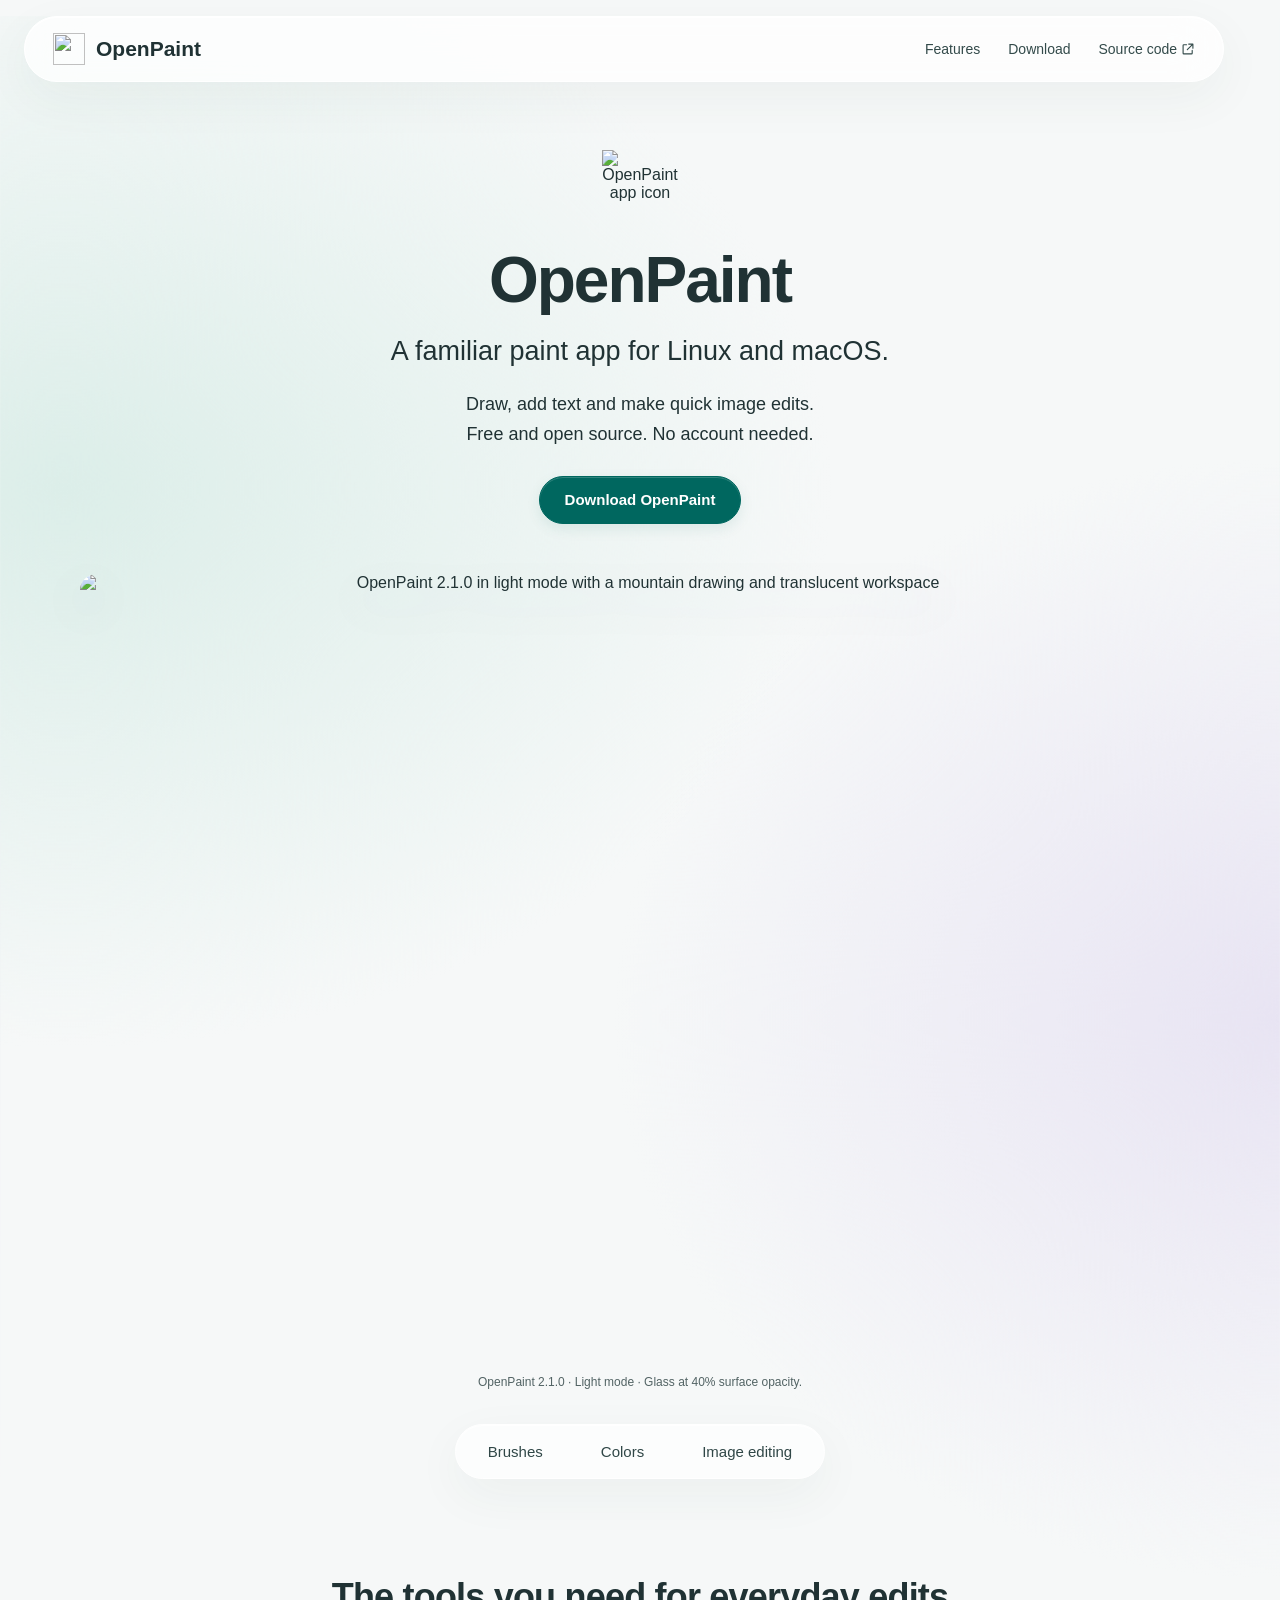
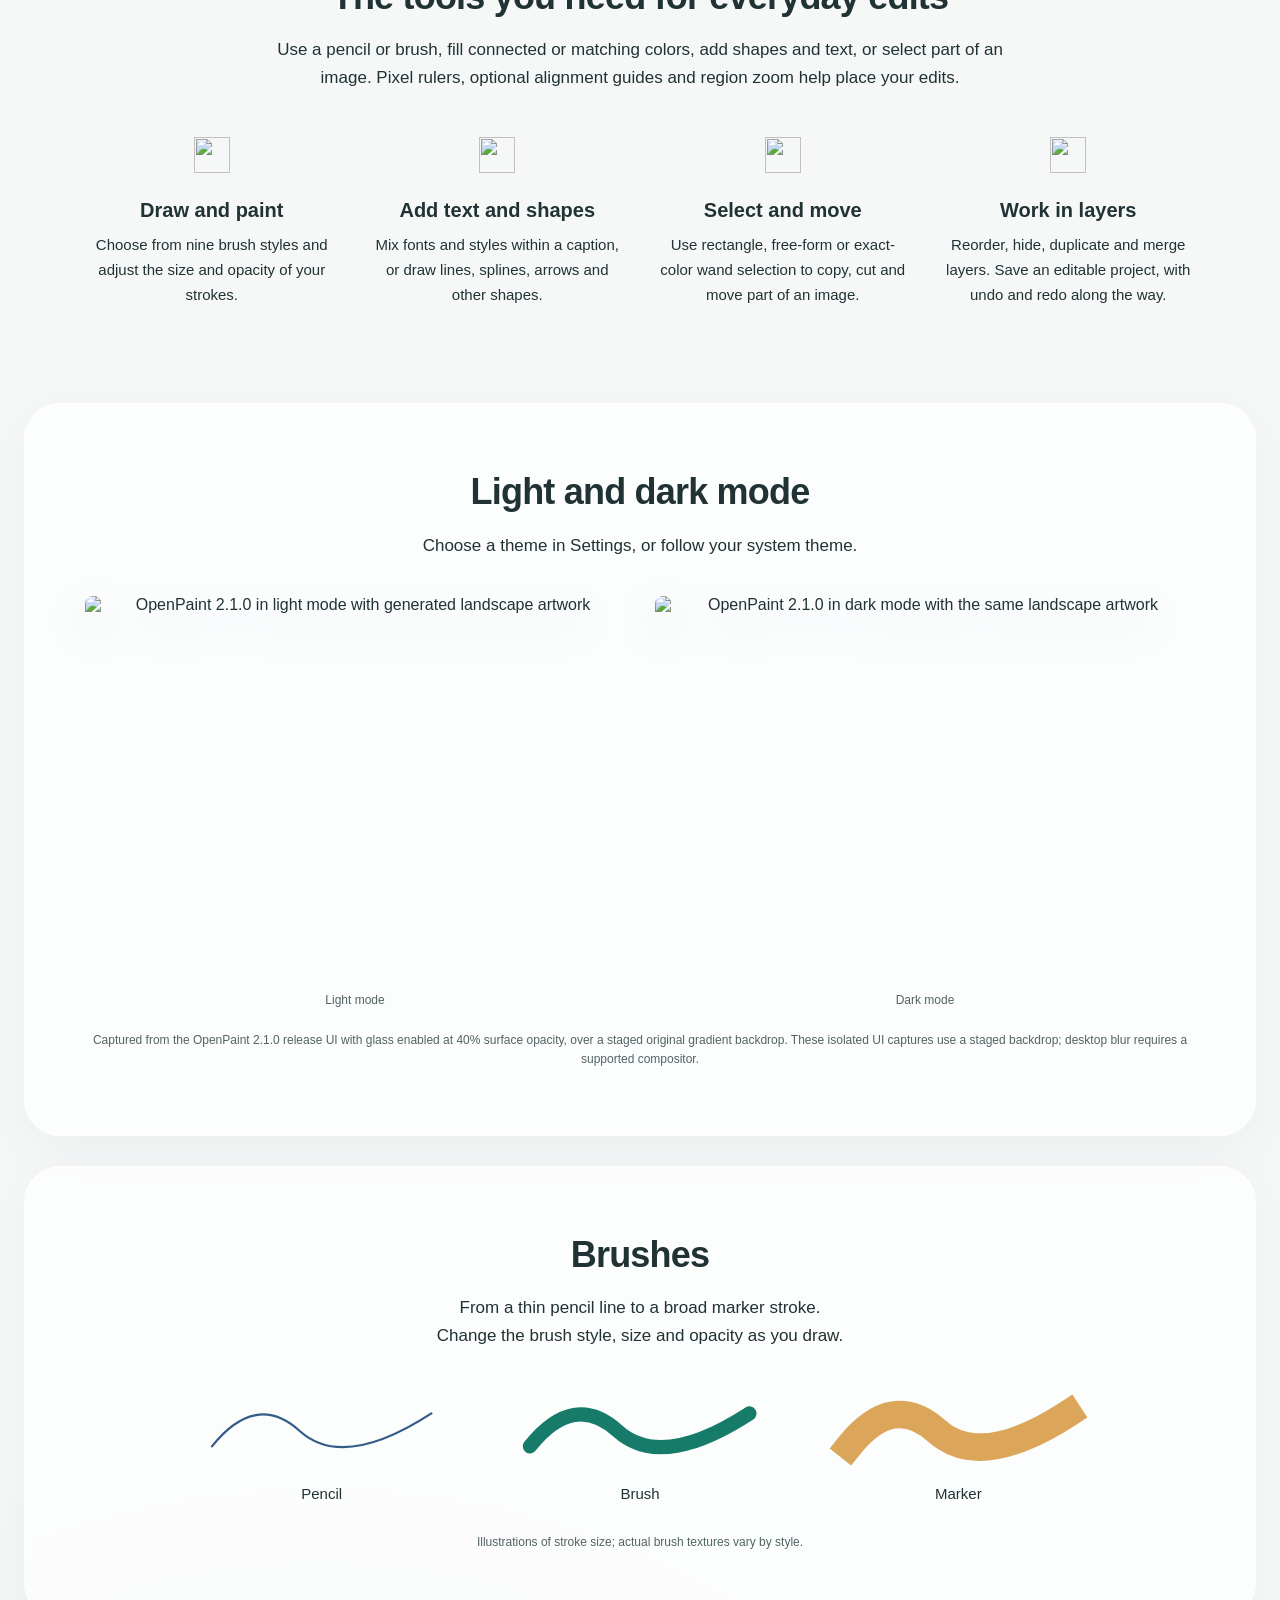
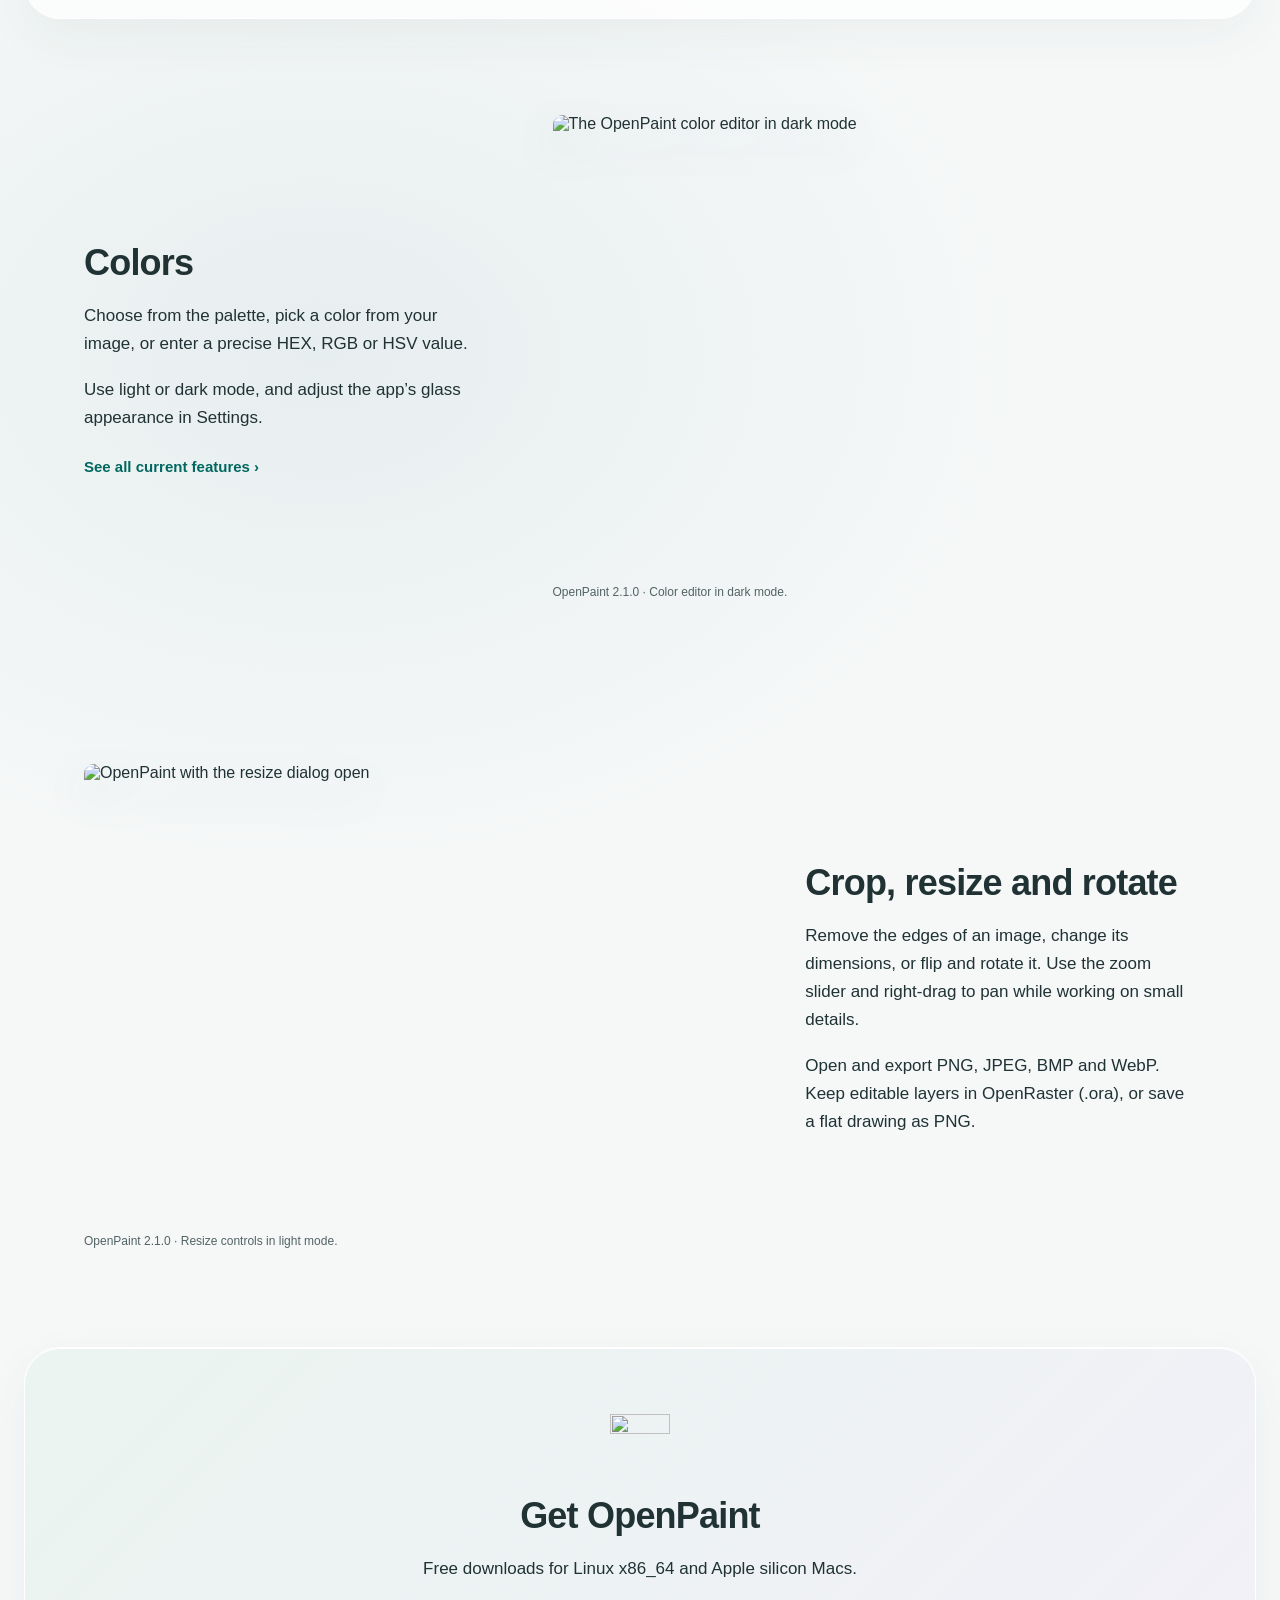
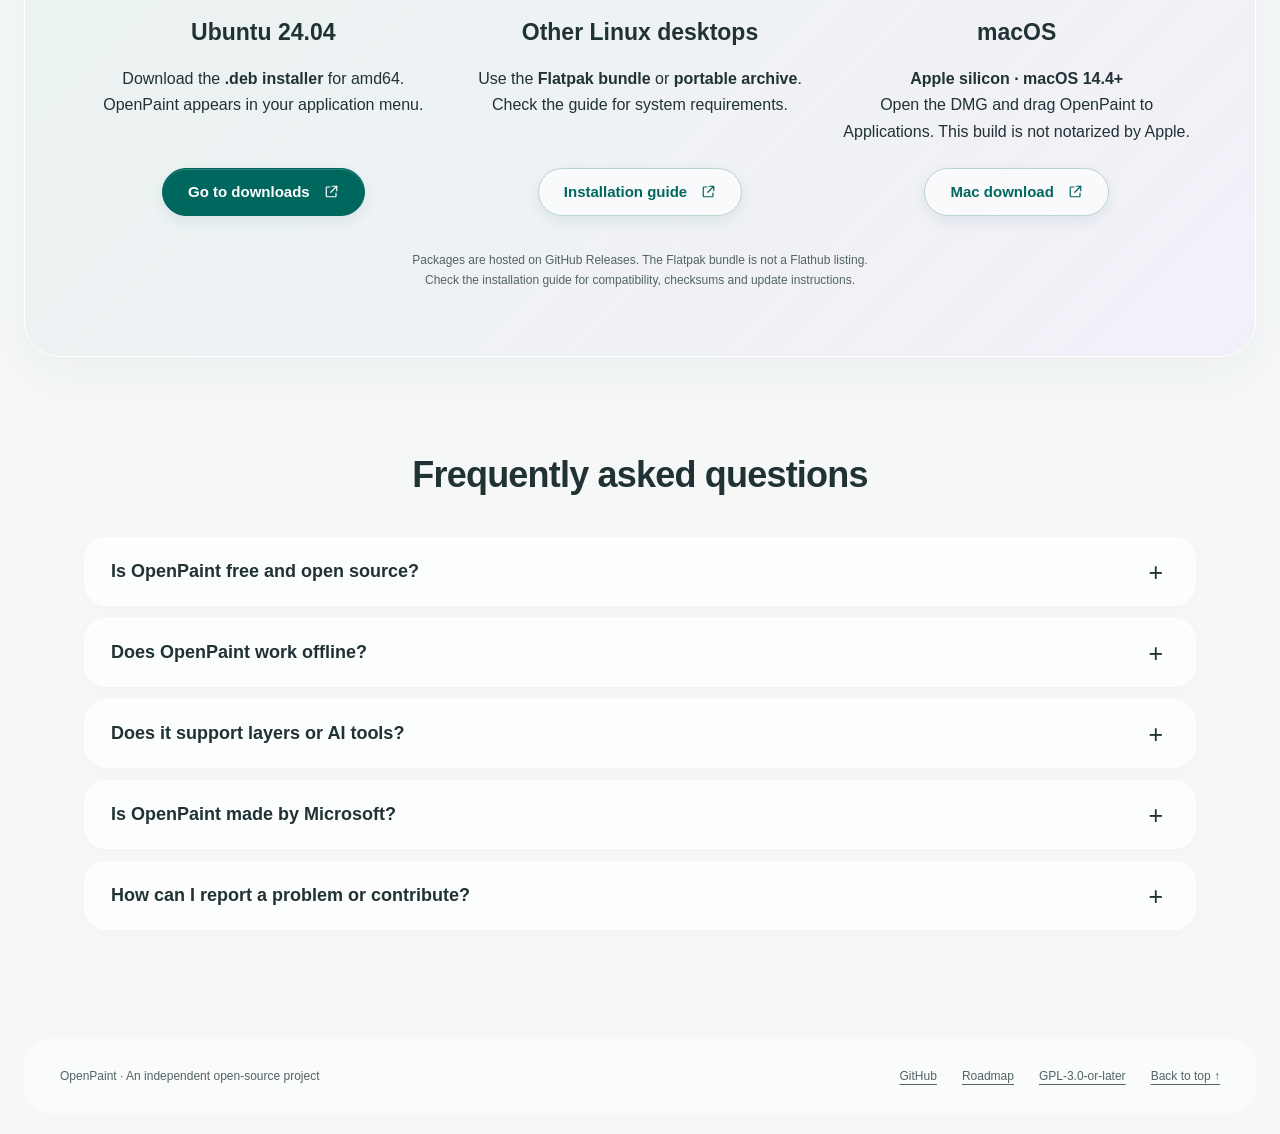
==== commit ee9ac38b: "Prepare v2.1.0 release metadata and website capture source" ====
--- a/website/index.html
+++ b/website/index.html
@@ -17,7 +17,7 @@
   <nav aria-label="Main navigation">
     <a href="#tools">Features</a>
     <a href="#download">Download</a>
-    <a href="https://github.com/AfshinKI/openpaint">Source code <span aria-hidden="true">↗</span></a>
+    <a href="https://github.com/AfshinKI/openpaint">Source code <svg class="external-link-icon" viewBox="0 0 20 20" width="16" height="16" fill="none" stroke="currentColor" stroke-width="1.6" stroke-linecap="round" stroke-linejoin="round" aria-hidden="true" focusable="false"><path d="M11 3h6v6M17 3l-8 8M8 4H4a1 1 0 0 0-1 1v11a1 1 0 0 0 1 1h11a1 1 0 0 0 1-1v-4"/></svg></a>
   </nav>
 </header>
 <main id="main">
@@ -28,8 +28,8 @@
     <p class="description">Draw, add text and make quick image edits.<br>Free and open source. No account needed.</p>
     <a class="button" href="#download">Download OpenPaint</a>
     <figure class="hero-shot">
-      <img src="assets/openpaint-2.0.0-light.png" alt="OpenPaint 2.0.0 in light mode with a mountain drawing and translucent workspace" width="1449" height="1008" fetchpriority="high">
-      <figcaption>OpenPaint 2.0.0 · Light mode · Glass at 40% surface opacity.</figcaption>
+      <img src="assets/openpaint-2.1.0-light.png" alt="OpenPaint 2.1.0 in light mode with a mountain drawing and translucent workspace" width="1449" height="1008" fetchpriority="high">
+      <figcaption>OpenPaint 2.1.0 · Light mode · Glass at 40% surface opacity.</figcaption>
     </figure>
   </section>
   <nav class="section-nav" aria-label="Feature sections">
@@ -37,22 +37,22 @@
   </nav>
   <section class="tools section" id="tools" aria-labelledby="tools-title">
     <h2 id="tools-title">The tools you need for everyday edits</h2>
-    <p class="section-intro">Use a pencil or brush, fill an area, add shapes and text, or select part of an image.</p>
+    <p class="section-intro">Use a pencil or brush, fill connected or matching colors, add shapes and text, or select part of an image. Pixel rulers, optional alignment guides and region zoom help place your edits.</p>
     <div class="tool-grid">
       <article><img src="assets/brush.svg" alt="" width="36" height="36"><h3>Draw and paint</h3><p>Choose from nine brush styles and adjust the size and opacity of your strokes.</p></article>
       <article><img src="assets/text.svg" alt="" width="36" height="36"><h3>Add text and shapes</h3><p>Mix fonts and styles within a caption, or draw lines, splines, arrows and other shapes.</p></article>
       <article><img src="assets/selection.svg" alt="" width="36" height="36"><h3>Select and move</h3><p>Use rectangle, free-form or exact-color wand selection to copy, cut and move part of an image.</p></article>
-      <article><img src="assets/undo.svg" alt="" width="36" height="36"><h3>Work in layers</h3><p>Reorder, hide, duplicate and merge layers. Save an editable project, with undo and redo along the way.</p></article>
+      <article><img src="assets/layers.svg" alt="" width="36" height="36"><h3>Work in layers</h3><p>Reorder, hide, duplicate and merge layers. Save an editable project, with undo and redo along the way.</p></article>
     </div>
   </section>
   <section class="theme-preview section" aria-labelledby="theme-title">
     <h2 id="theme-title">Light and dark mode</h2>
     <p>Choose a theme in Settings, or follow your system theme.</p>
     <div class="theme-pair">
-      <figure><img src="assets/openpaint-2.0.0-light.png" alt="OpenPaint 2.0.0 in light mode with generated landscape artwork" width="1449" height="1008" loading="lazy"><figcaption>Light mode</figcaption></figure>
-      <figure><img src="assets/openpaint-2.0.0-dark.png" alt="OpenPaint 2.0.0 in dark mode with the same landscape artwork" width="1449" height="1008" loading="lazy"><figcaption>Dark mode</figcaption></figure>
+      <figure><img src="assets/openpaint-2.1.0-light.png" alt="OpenPaint 2.1.0 in light mode with generated landscape artwork" width="1449" height="1008" loading="lazy"><figcaption>Light mode</figcaption></figure>
+      <figure><img src="assets/openpaint-2.1.0-dark.png" alt="OpenPaint 2.1.0 in dark mode with the same landscape artwork" width="1449" height="1008" loading="lazy"><figcaption>Dark mode</figcaption></figure>
     </div>
-    <p class="caption">Captured from the OpenPaint 2.0.0 release UI with glass enabled at 40% surface opacity, over a staged original gradient backdrop. These isolated UI captures use a staged backdrop; desktop blur requires a supported compositor.</p>
+    <p class="caption">Captured from the OpenPaint 2.1.0 release UI with glass enabled at 40% surface opacity, over a staged original gradient backdrop. These isolated UI captures use a staged backdrop; desktop blur requires a supported compositor.</p>
   </section>
   <section class="brushes section" id="brushes" aria-labelledby="brush-title">
     <div class="section-heading"><h2 id="brush-title">Brushes</h2><p>From a thin pencil line to a broad marker stroke.<br>Change the brush style, size and opacity as you draw.</p></div>
@@ -65,20 +65,20 @@
   </section>
   <section class="feature-row section" id="colors" aria-labelledby="color-title">
     <div class="feature-copy"><h2 id="color-title">Colors</h2><p>Choose from the palette, pick a color from your image, or enter a precise HEX, RGB or HSV value.</p><p>Use light or dark mode, and adjust the app’s glass appearance in Settings.</p><a href="https://github.com/AfshinKI/openpaint/blob/main/docs/FEATURES.md">See all current features <span aria-hidden="true">›</span></a></div>
-    <figure><img src="assets/openpaint-2.0.0-colors-dark.png" alt="The OpenPaint color editor in dark mode" width="1449" height="1008" loading="lazy"><figcaption>OpenPaint 2.0.0 · Color editor in dark mode.</figcaption></figure>
+    <figure><img src="assets/openpaint-2.1.0-colors-dark.png" alt="The OpenPaint color editor in dark mode" width="1449" height="1008" loading="lazy"><figcaption>OpenPaint 2.1.0 · Color editor in dark mode.</figcaption></figure>
   </section>
   <section class="feature-row reverse section" id="editing" aria-labelledby="edit-title">
     <div class="feature-copy"><h2 id="edit-title">Crop, resize and rotate</h2><p>Remove the edges of an image, change its dimensions, or flip and rotate it. Use the zoom slider and right-drag to pan while working on small details.</p><p>Open and export PNG, JPEG, BMP and WebP. Keep editable layers in OpenRaster (.ora), or save a flat drawing as PNG.</p></div>
-    <figure><img src="assets/openpaint-2.0.0-resize-light.png" alt="OpenPaint with the resize dialog open" width="1449" height="1008" loading="lazy"><figcaption>OpenPaint 2.0.0 · Resize controls in light mode.</figcaption></figure>
+    <figure><img src="assets/openpaint-2.1.0-resize-light.png" alt="OpenPaint with the resize dialog open" width="1449" height="1008" loading="lazy"><figcaption>OpenPaint 2.1.0 · Resize controls in light mode.</figcaption></figure>
   </section>
   <section class="download section" id="download" aria-labelledby="download-title">
     <img src="assets/app.svg" alt="" width="60" height="60">
     <h2 id="download-title">Get OpenPaint</h2>
     <p>Free downloads for Linux x86_64 and Apple silicon Macs.</p>
     <div class="download-options">
-      <article><h3>Ubuntu 24.04</h3><p>Download the <strong>.deb installer</strong> for amd64. OpenPaint appears in your application menu.</p><a class="button" href="https://github.com/AfshinKI/openpaint/releases/latest">Go to downloads <span aria-hidden="true">↗</span></a></article>
-      <article><h3>Other Linux desktops</h3><p>Use the <strong>Flatpak bundle</strong> or <strong>portable archive</strong>. Check the guide for system requirements.</p><a class="button outline" href="https://github.com/AfshinKI/openpaint/blob/main/docs/INSTALL.md">Installation guide <span aria-hidden="true">↗</span></a></article>
-      <article><h3>macOS</h3><p><strong>Apple silicon · macOS 14.4+</strong><br>Open the DMG and drag OpenPaint to Applications. This build is not notarized by Apple.</p><a class="button outline" href="https://github.com/AfshinKI/openpaint/releases/latest">Mac download <span aria-hidden="true">↗</span></a></article>
+      <article><h3>Ubuntu 24.04</h3><p>Download the <strong>.deb installer</strong> for amd64. OpenPaint appears in your application menu.</p><a class="button" href="https://github.com/AfshinKI/openpaint/releases/latest">Go to downloads <svg class="external-link-icon" viewBox="0 0 20 20" width="16" height="16" fill="none" stroke="currentColor" stroke-width="1.6" stroke-linecap="round" stroke-linejoin="round" aria-hidden="true" focusable="false"><path d="M11 3h6v6M17 3l-8 8M8 4H4a1 1 0 0 0-1 1v11a1 1 0 0 0 1 1h11a1 1 0 0 0 1-1v-4"/></svg></a></article>
+      <article><h3>Other Linux desktops</h3><p>Use the <strong>Flatpak bundle</strong> or <strong>portable archive</strong>. Check the guide for system requirements.</p><a class="button outline" href="https://github.com/AfshinKI/openpaint/blob/main/docs/INSTALL.md">Installation guide <svg class="external-link-icon" viewBox="0 0 20 20" width="16" height="16" fill="none" stroke="currentColor" stroke-width="1.6" stroke-linecap="round" stroke-linejoin="round" aria-hidden="true" focusable="false"><path d="M11 3h6v6M17 3l-8 8M8 4H4a1 1 0 0 0-1 1v11a1 1 0 0 0 1 1h11a1 1 0 0 0 1-1v-4"/></svg></a></article>
+      <article><h3>macOS</h3><p><strong>Apple silicon · macOS 14.4+</strong><br>Open the DMG and drag OpenPaint to Applications. This build is not notarized by Apple.</p><a class="button outline" href="https://github.com/AfshinKI/openpaint/releases/latest">Mac download <svg class="external-link-icon" viewBox="0 0 20 20" width="16" height="16" fill="none" stroke="currentColor" stroke-width="1.6" stroke-linecap="round" stroke-linejoin="round" aria-hidden="true" focusable="false"><path d="M11 3h6v6M17 3l-8 8M8 4H4a1 1 0 0 0-1 1v11a1 1 0 0 0 1 1h11a1 1 0 0 0 1-1v-4"/></svg></a></article>
     </div>
     <p class="download-note">Packages are hosted on GitHub Releases. The Flatpak bundle is not a Flathub listing.<br>Check the installation guide for compatibility, checksums and update instructions.</p>
   </section>
--- a/website/style.css
+++ b/website/style.css
@@ -152,3 +152,5 @@
   footer { margin: 14px; padding: 24px; }
 }
 @media (prefers-reduced-motion: reduce) { html { scroll-behavior: auto; } }
+
+.external-link-icon { display: inline-block; width: 1em; height: 1em; flex-shrink: 0; vertical-align: -0.125em; }
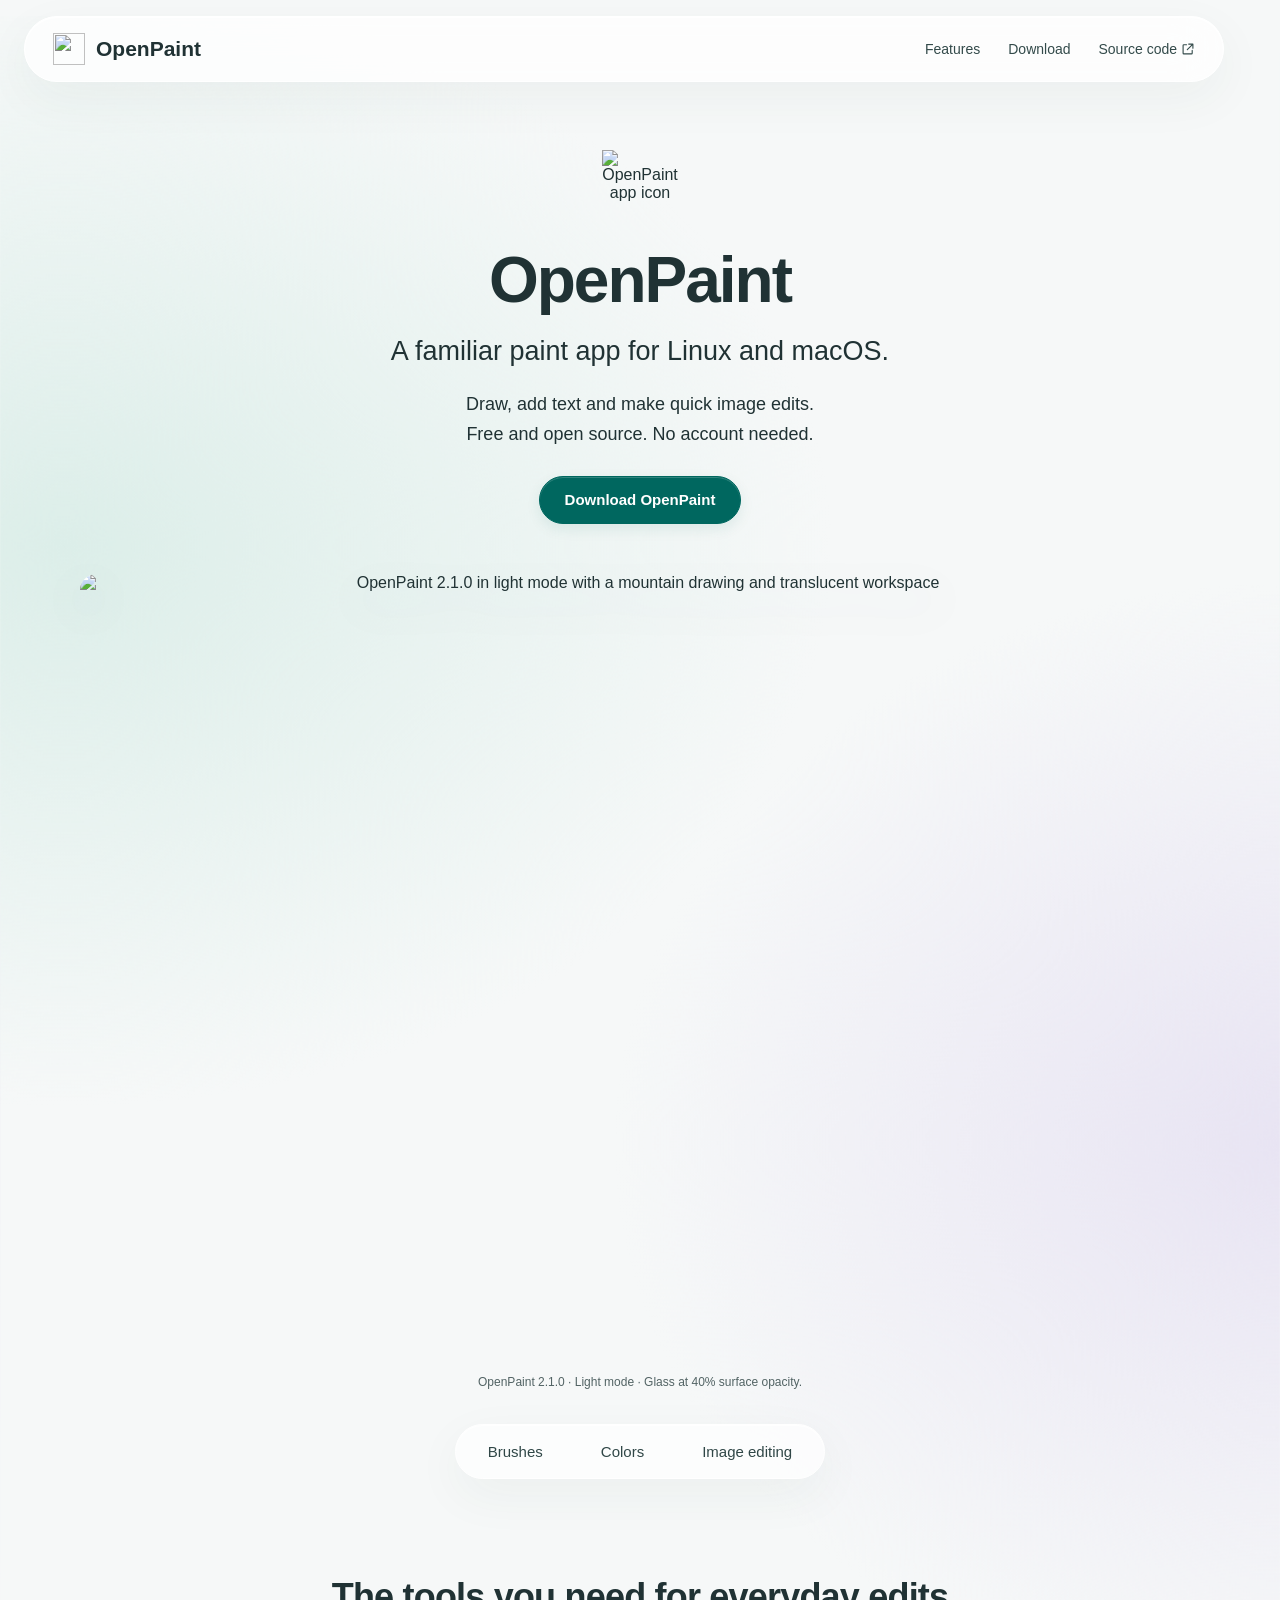
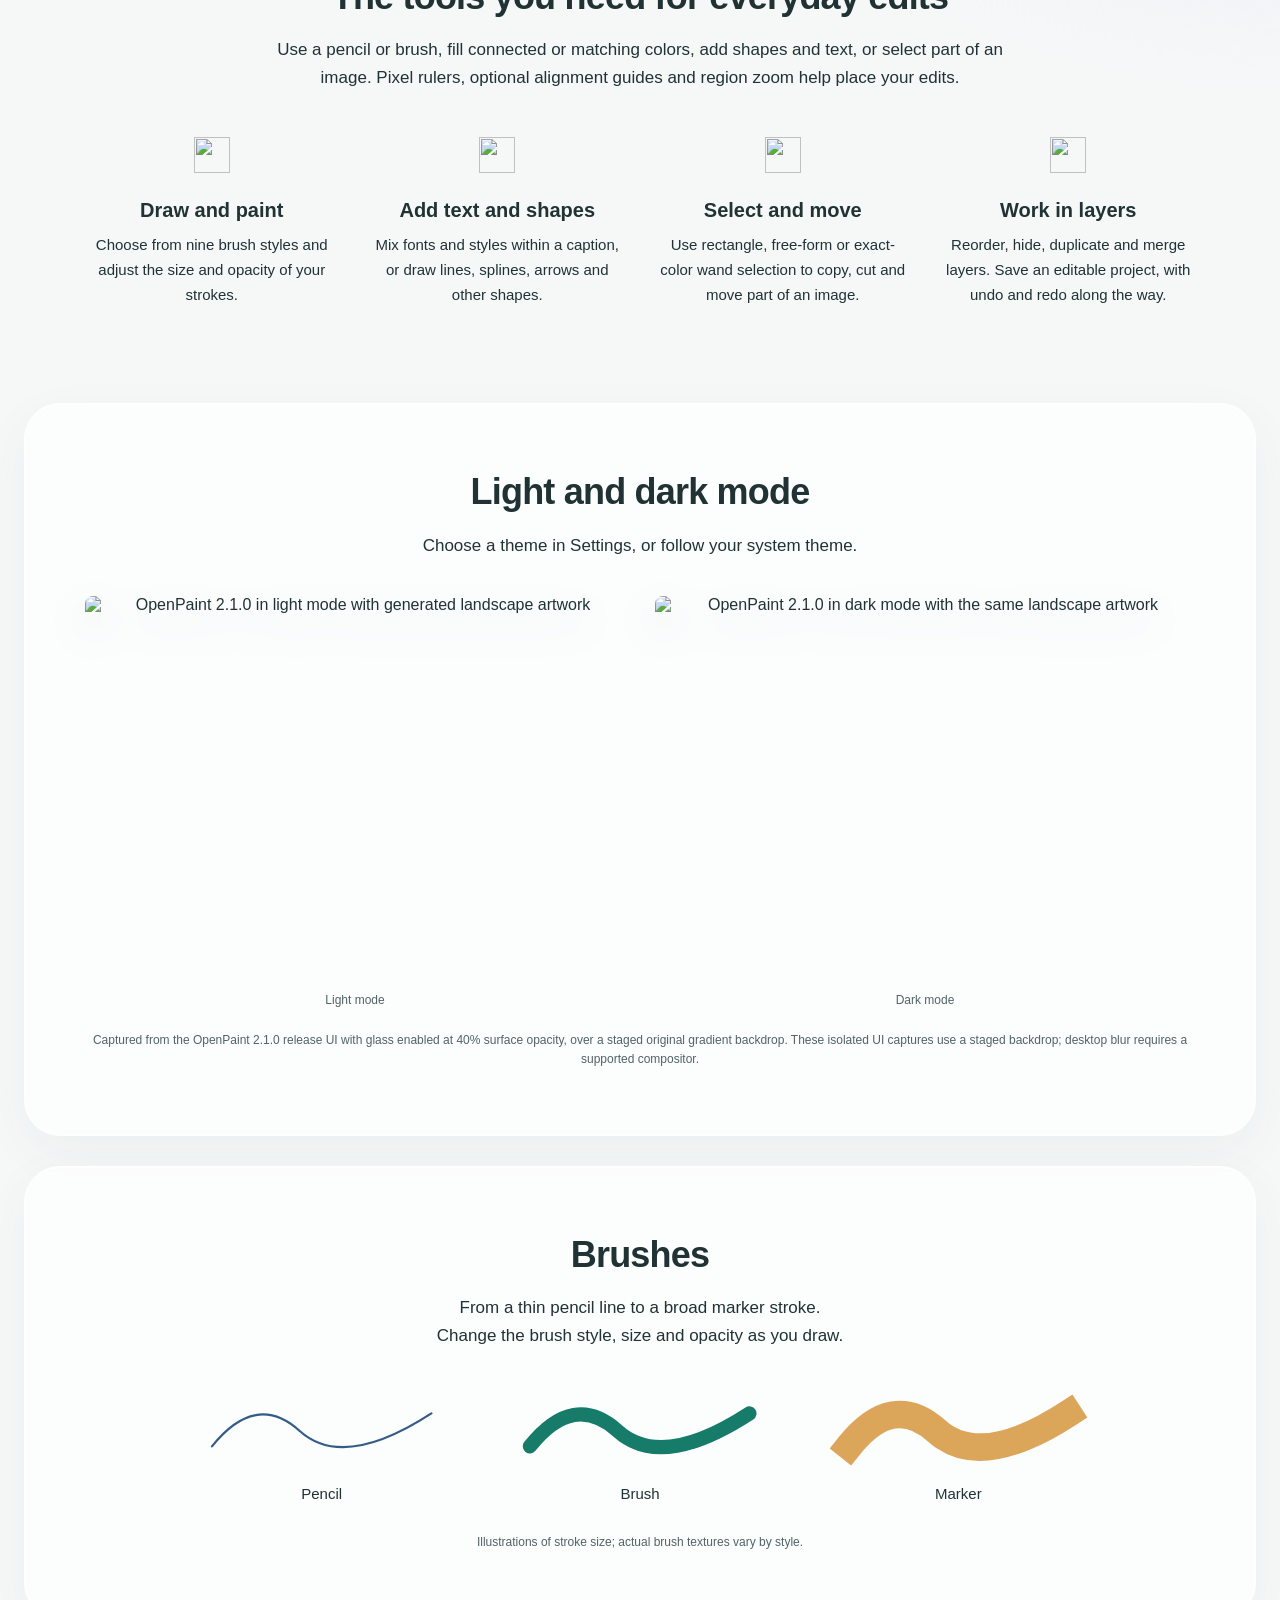
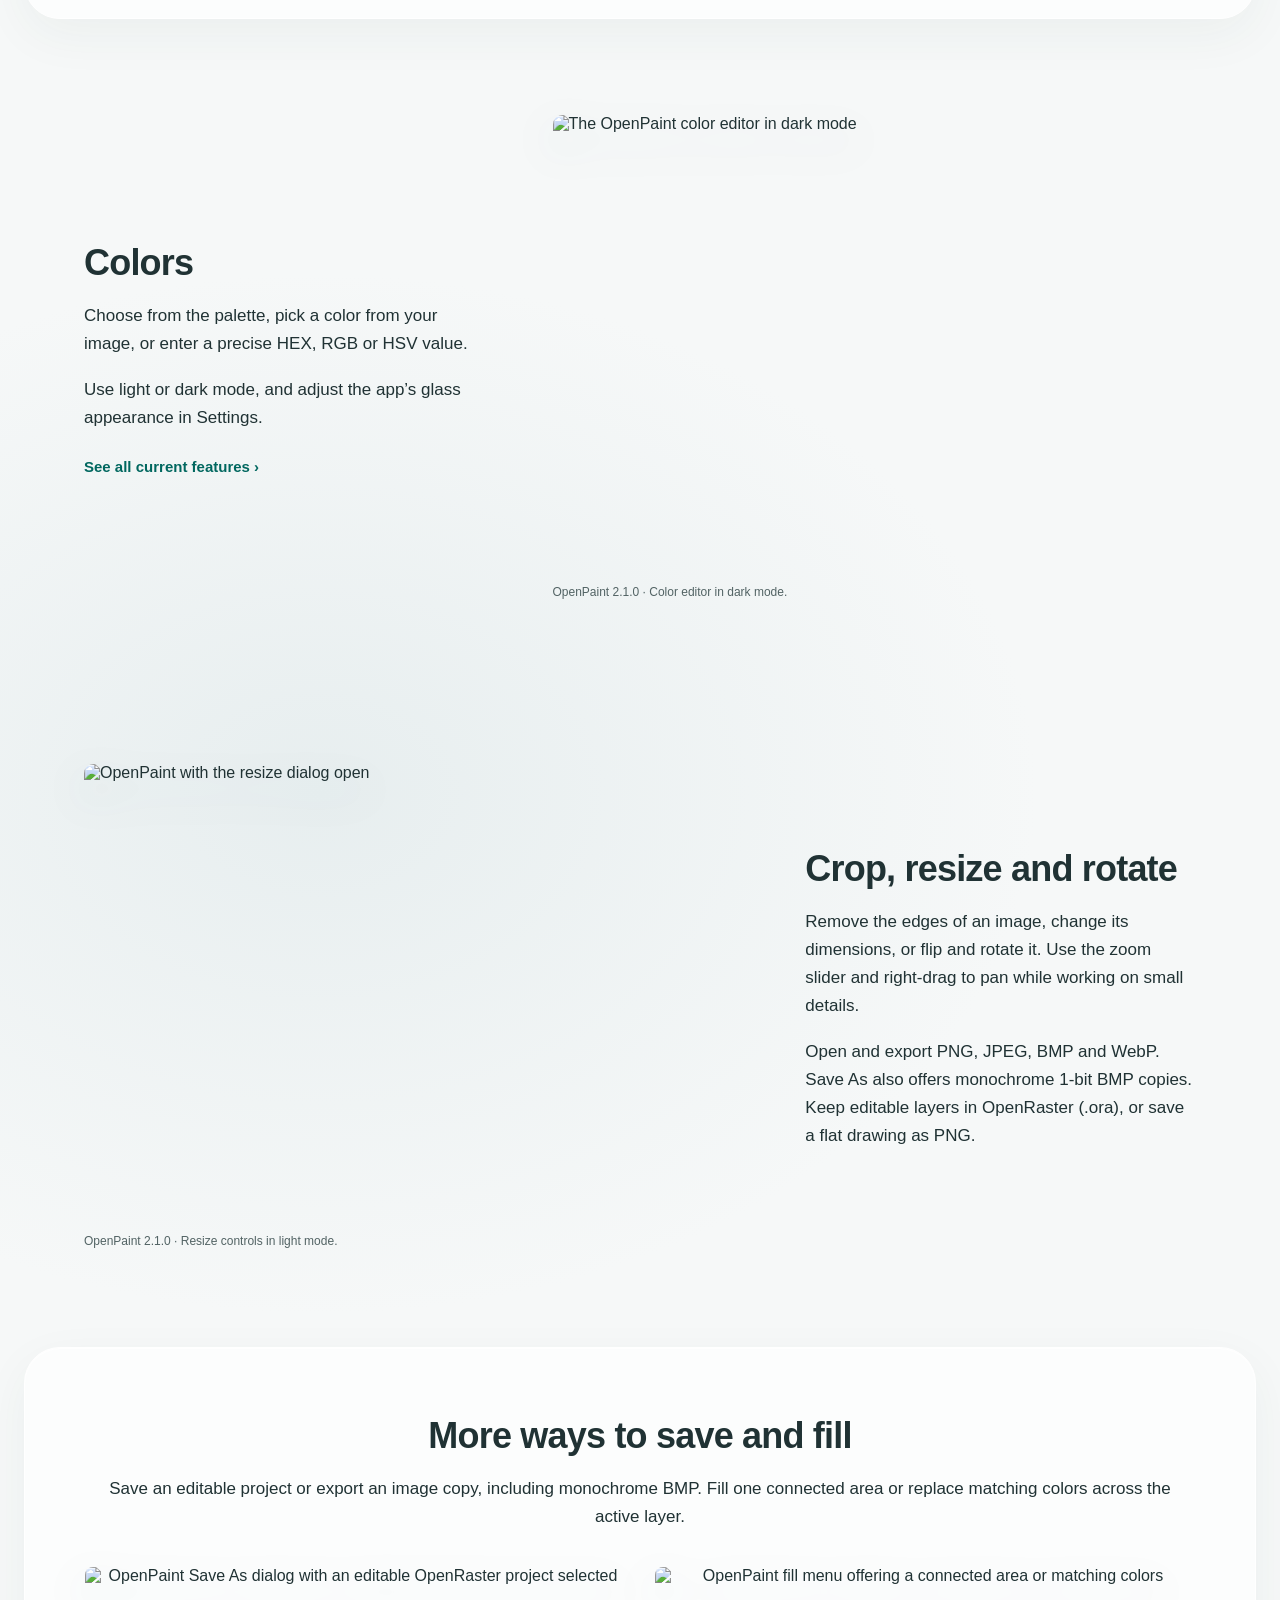
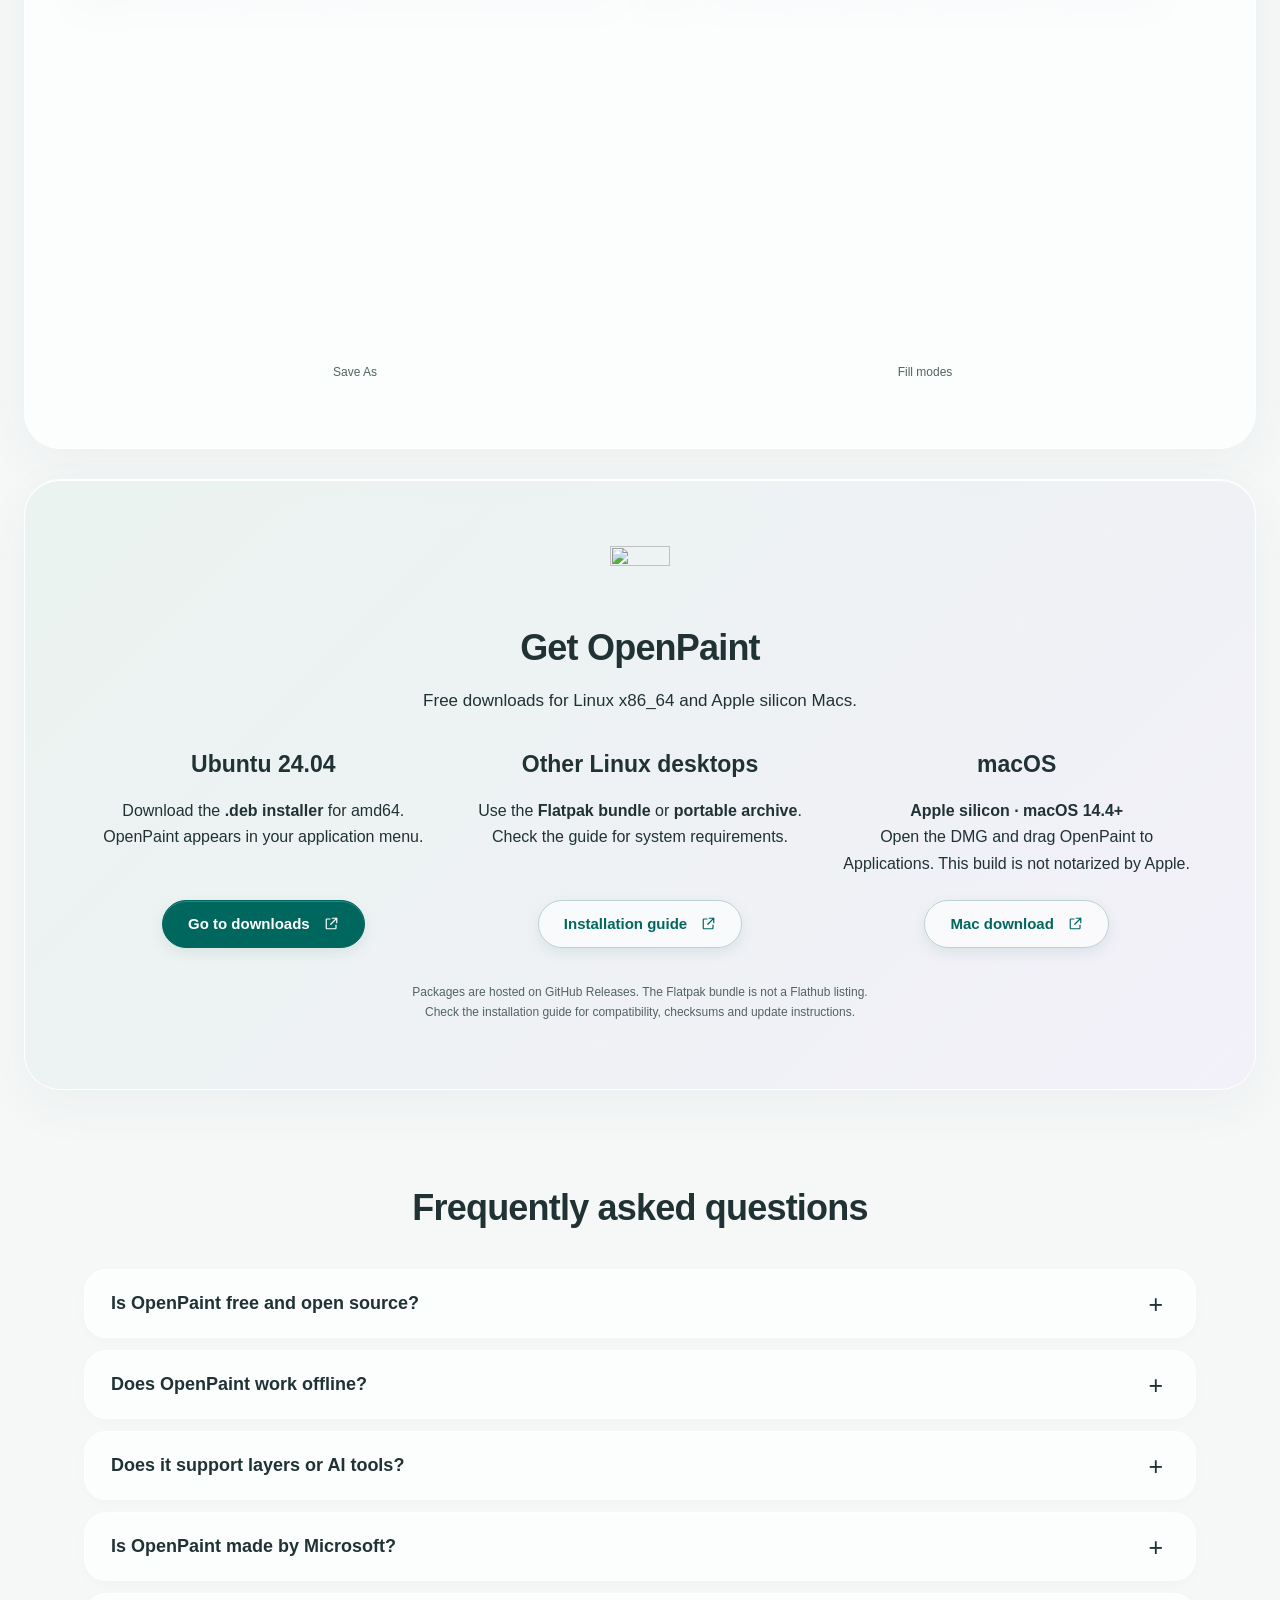
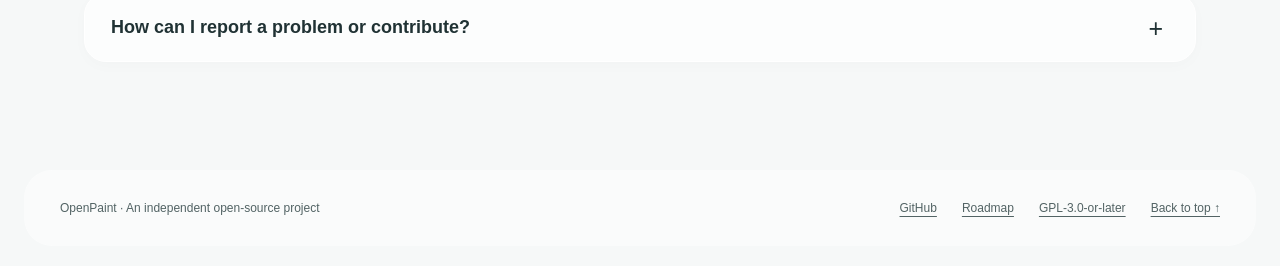
==== commit 23f0e36c: "Refresh v2.1.0 website captures and record release validation" ====
--- a/website/index.html
+++ b/website/index.html
@@ -68,8 +68,16 @@
     <figure><img src="assets/openpaint-2.1.0-colors-dark.png" alt="The OpenPaint color editor in dark mode" width="1449" height="1008" loading="lazy"><figcaption>OpenPaint 2.1.0 · Color editor in dark mode.</figcaption></figure>
   </section>
   <section class="feature-row reverse section" id="editing" aria-labelledby="edit-title">
-    <div class="feature-copy"><h2 id="edit-title">Crop, resize and rotate</h2><p>Remove the edges of an image, change its dimensions, or flip and rotate it. Use the zoom slider and right-drag to pan while working on small details.</p><p>Open and export PNG, JPEG, BMP and WebP. Keep editable layers in OpenRaster (.ora), or save a flat drawing as PNG.</p></div>
+    <div class="feature-copy"><h2 id="edit-title">Crop, resize and rotate</h2><p>Remove the edges of an image, change its dimensions, or flip and rotate it. Use the zoom slider and right-drag to pan while working on small details.</p><p>Open and export PNG, JPEG, BMP and WebP. Save As also offers monochrome 1-bit BMP copies. Keep editable layers in OpenRaster (.ora), or save a flat drawing as PNG.</p></div>
     <figure><img src="assets/openpaint-2.1.0-resize-light.png" alt="OpenPaint with the resize dialog open" width="1449" height="1008" loading="lazy"><figcaption>OpenPaint 2.1.0 · Resize controls in light mode.</figcaption></figure>
+  </section>
+  <section class="theme-preview section" aria-labelledby="formats-title">
+    <h2 id="formats-title">More ways to save and fill</h2>
+    <p>Save an editable project or export an image copy, including monochrome BMP. Fill one connected area or replace matching colors across the active layer.</p>
+    <div class="theme-pair">
+      <figure><img src="assets/openpaint-2.1.0-save-as-light.png" alt="OpenPaint Save As dialog with an editable OpenRaster project selected" width="1449" height="1008" loading="lazy"><figcaption>Save As</figcaption></figure>
+      <figure><img src="assets/openpaint-2.1.0-fill-modes-light.png" alt="OpenPaint fill menu offering a connected area or matching colors" width="1449" height="1008" loading="lazy"><figcaption>Fill modes</figcaption></figure>
+    </div>
   </section>
   <section class="download section" id="download" aria-labelledby="download-title">
     <img src="assets/app.svg" alt="" width="60" height="60">
